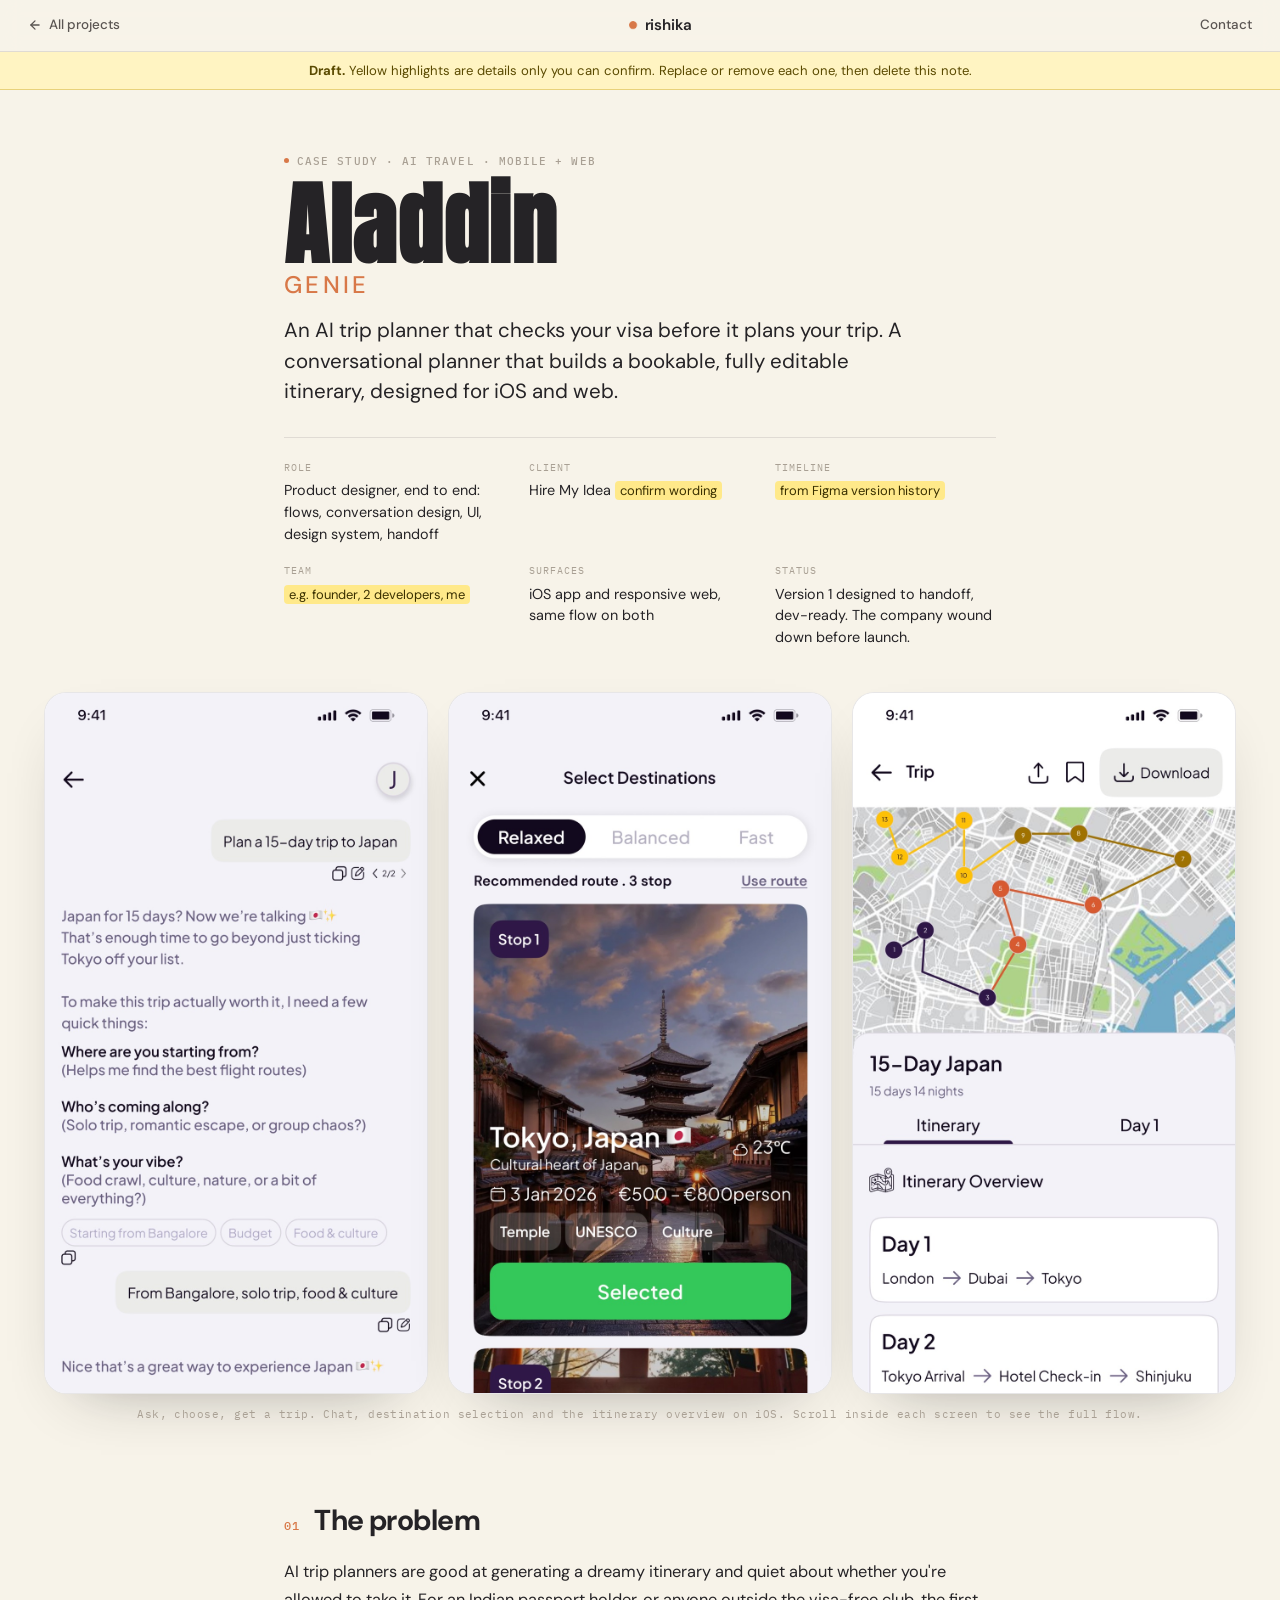
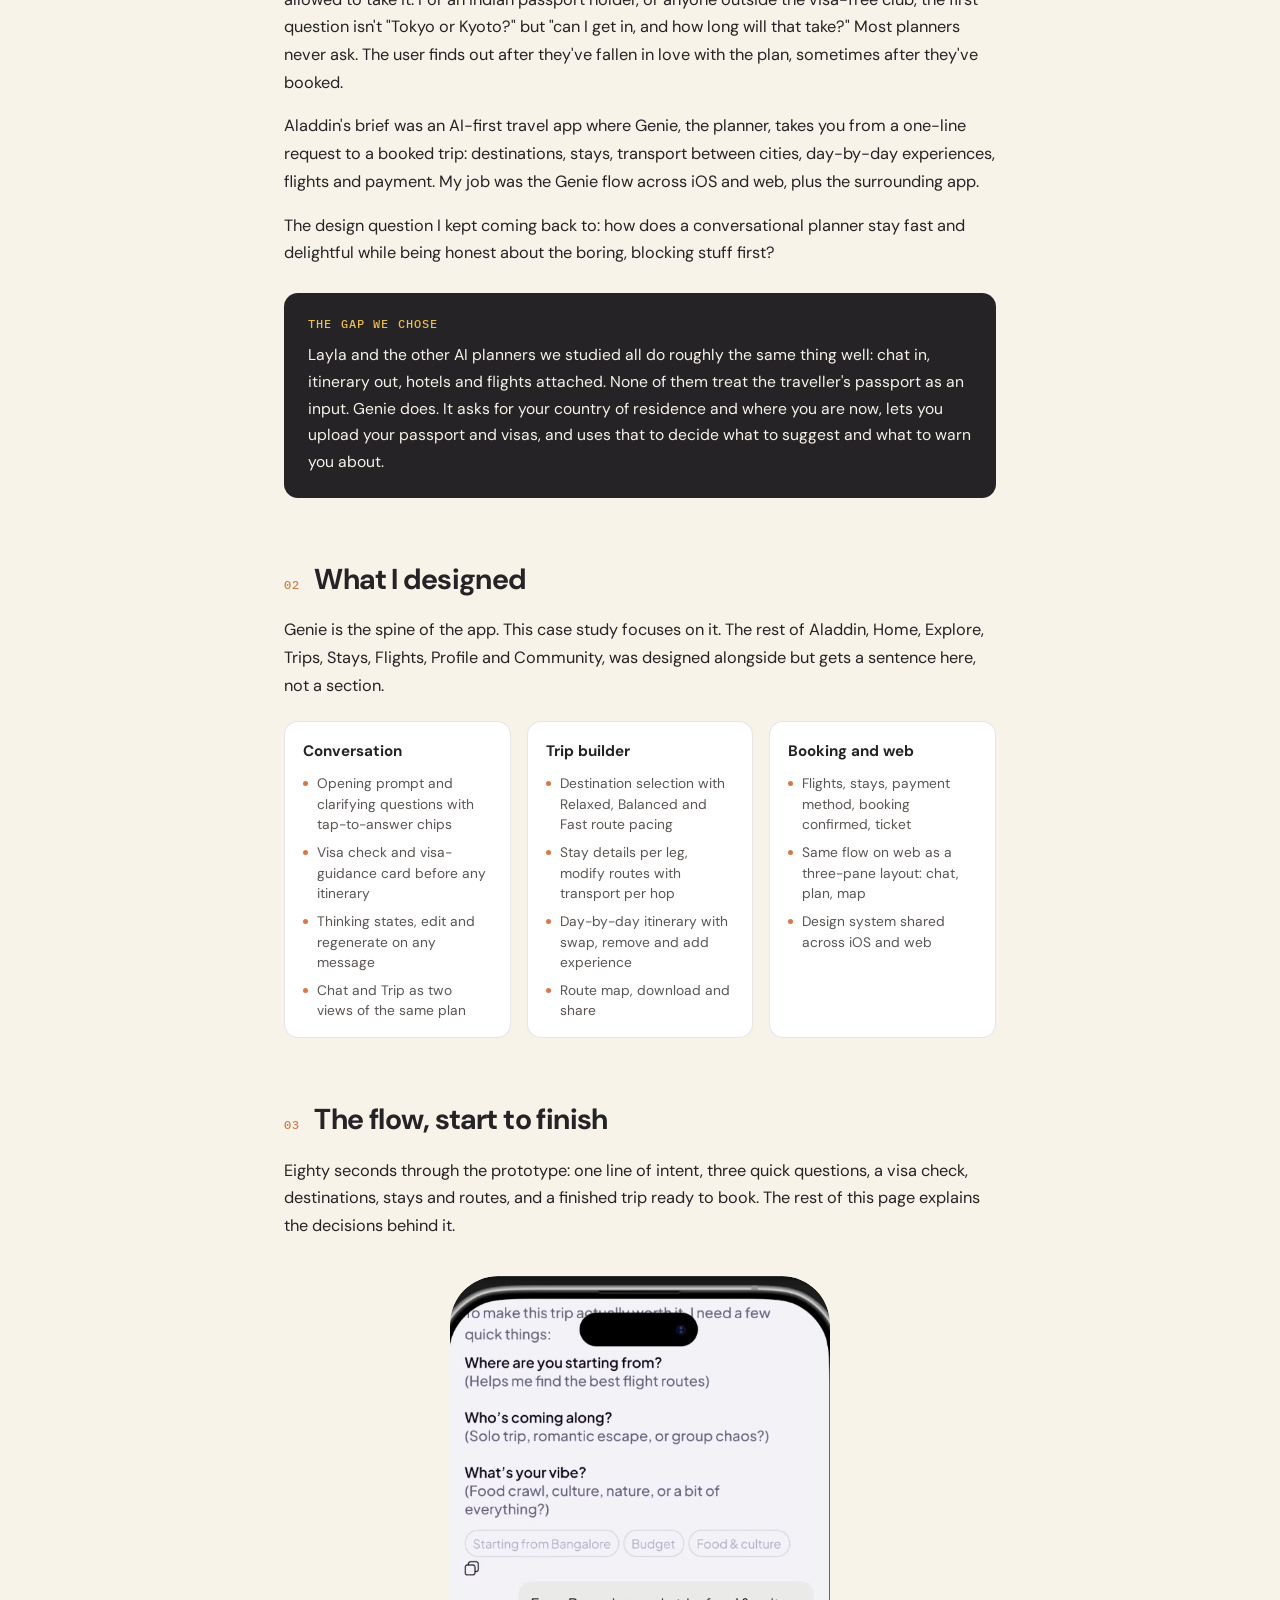
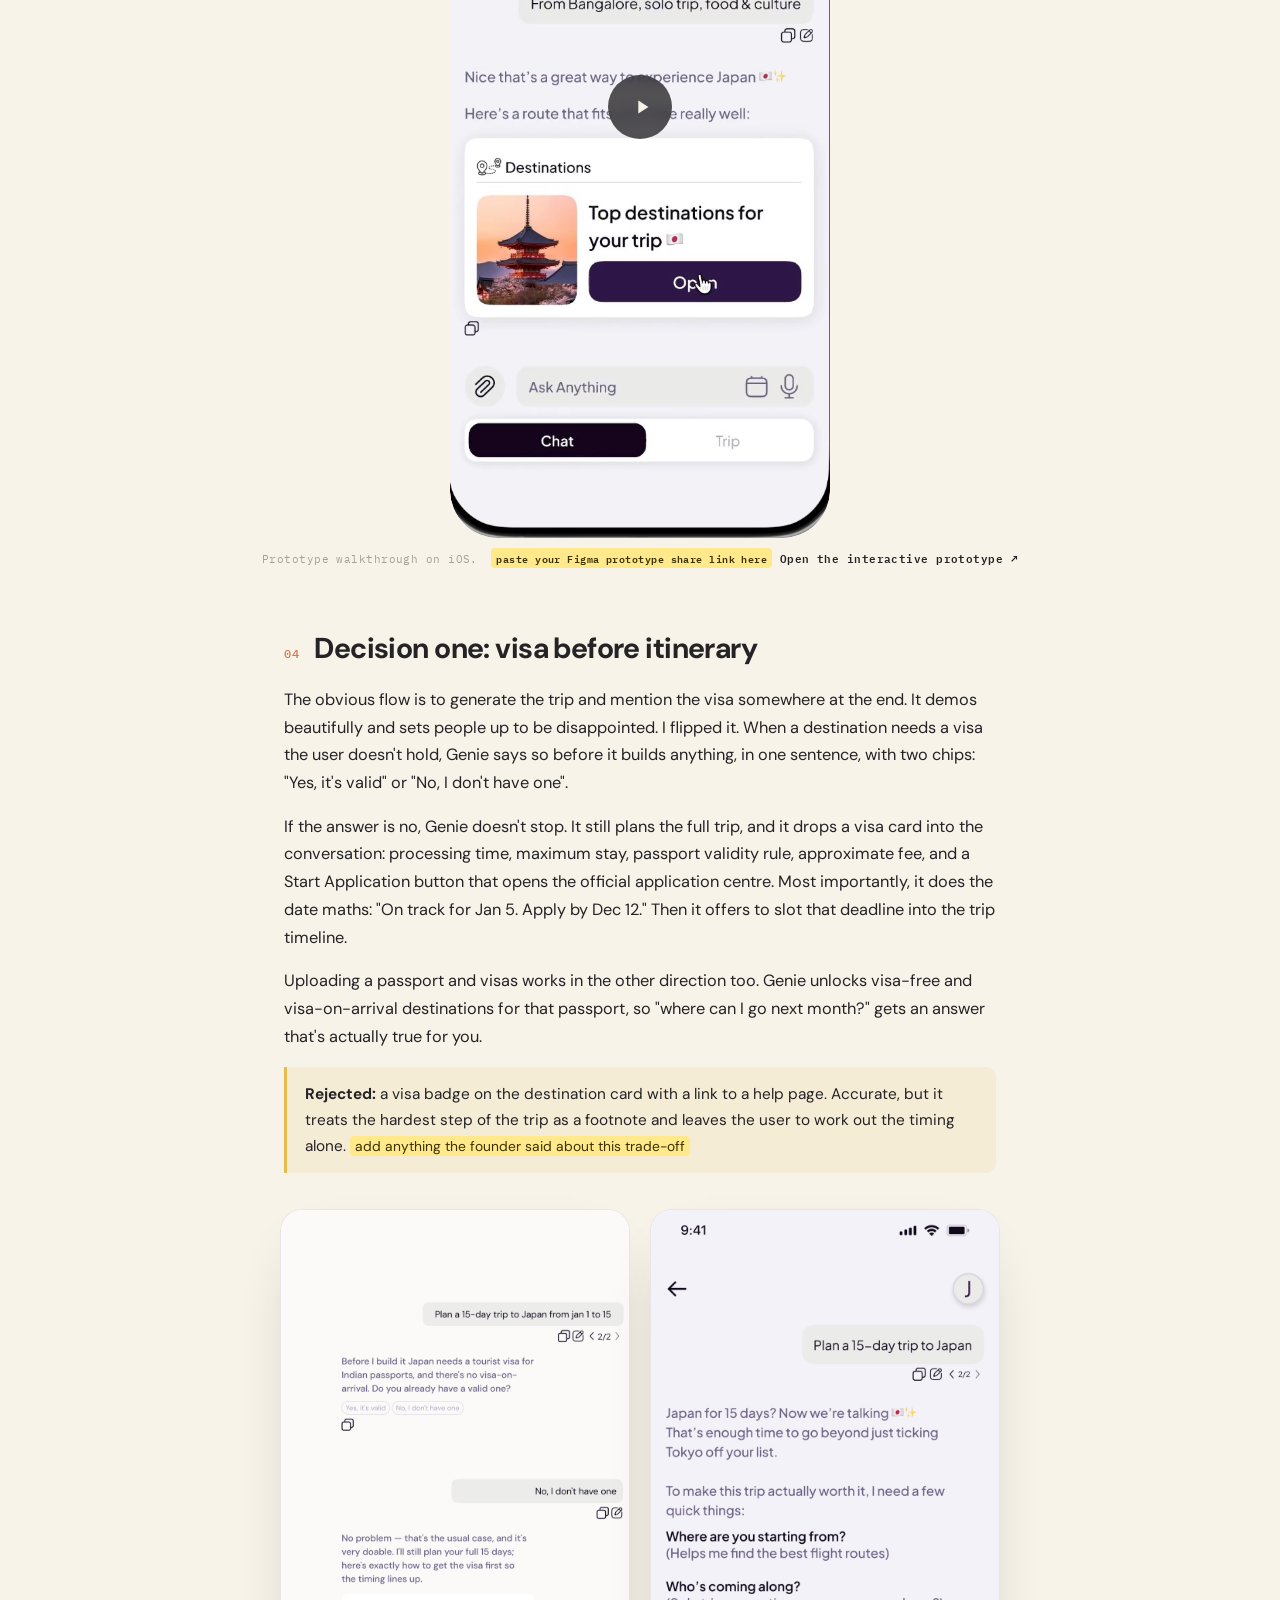
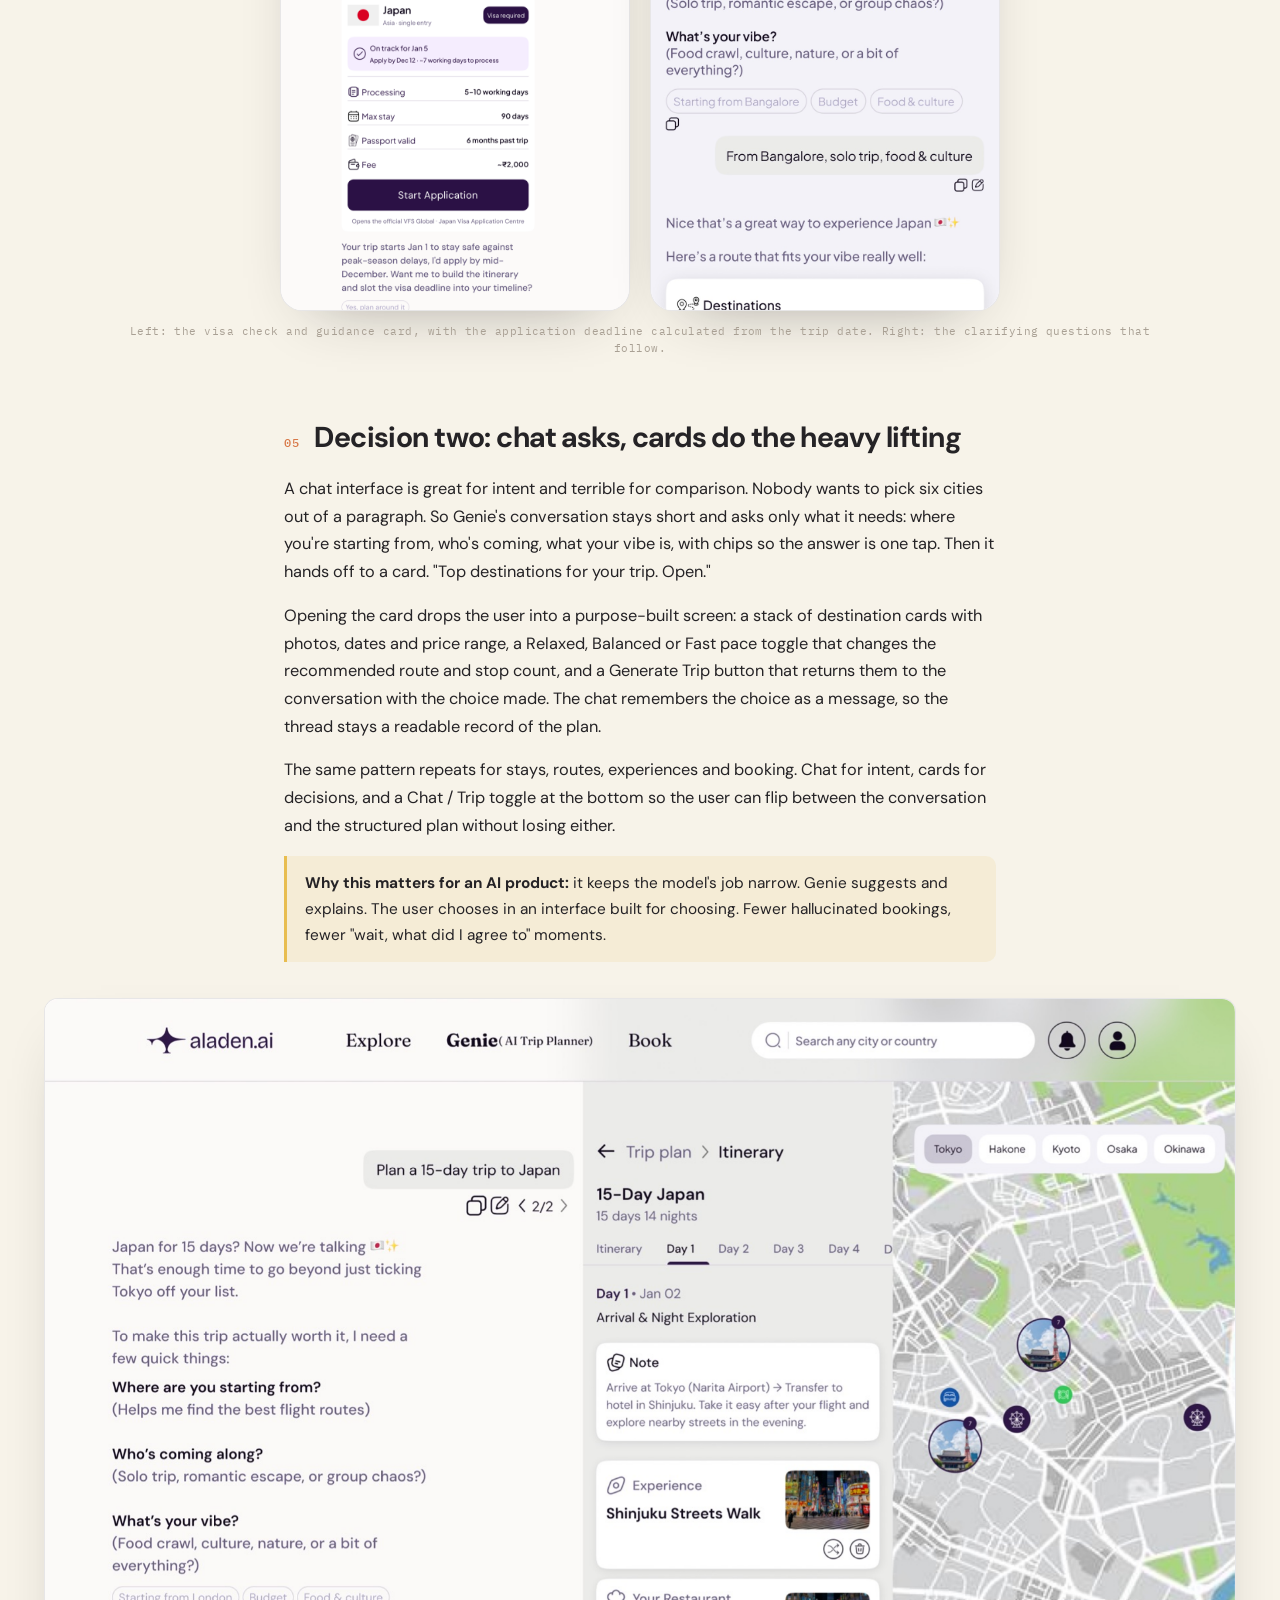
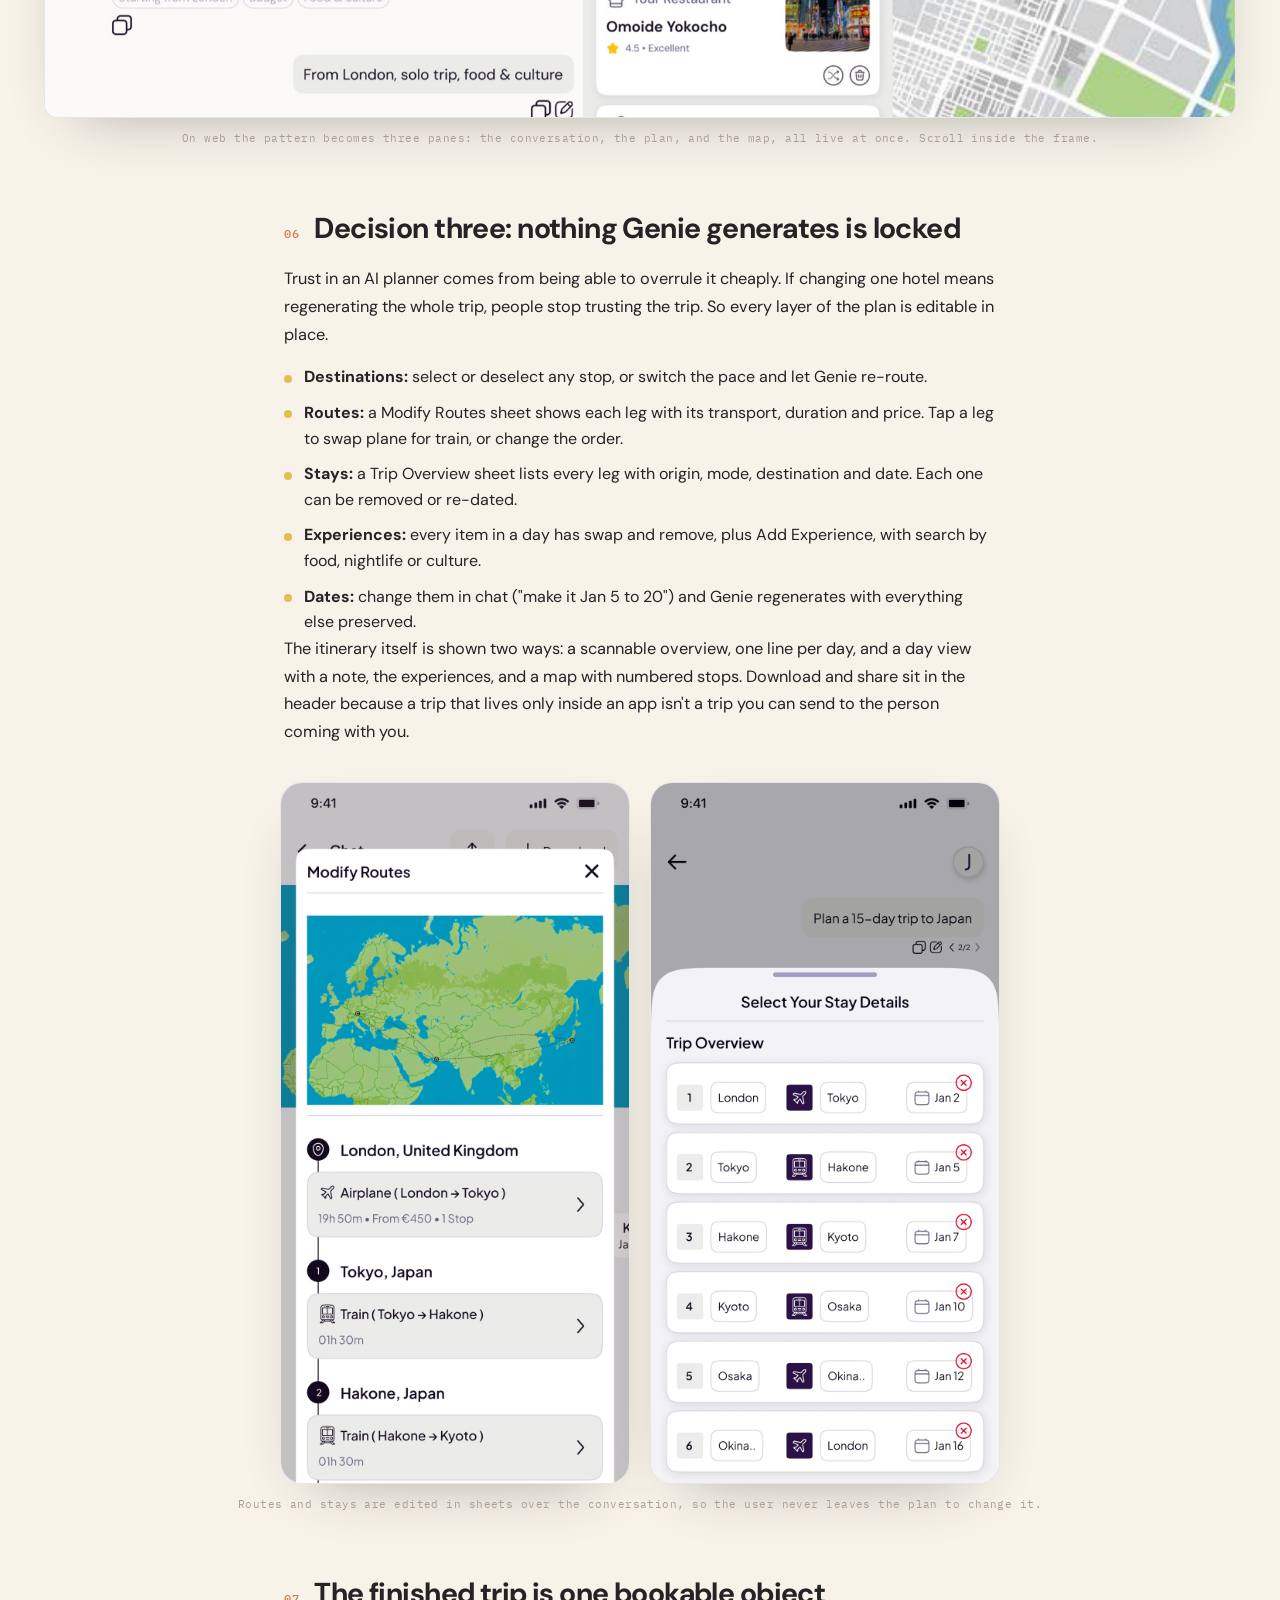
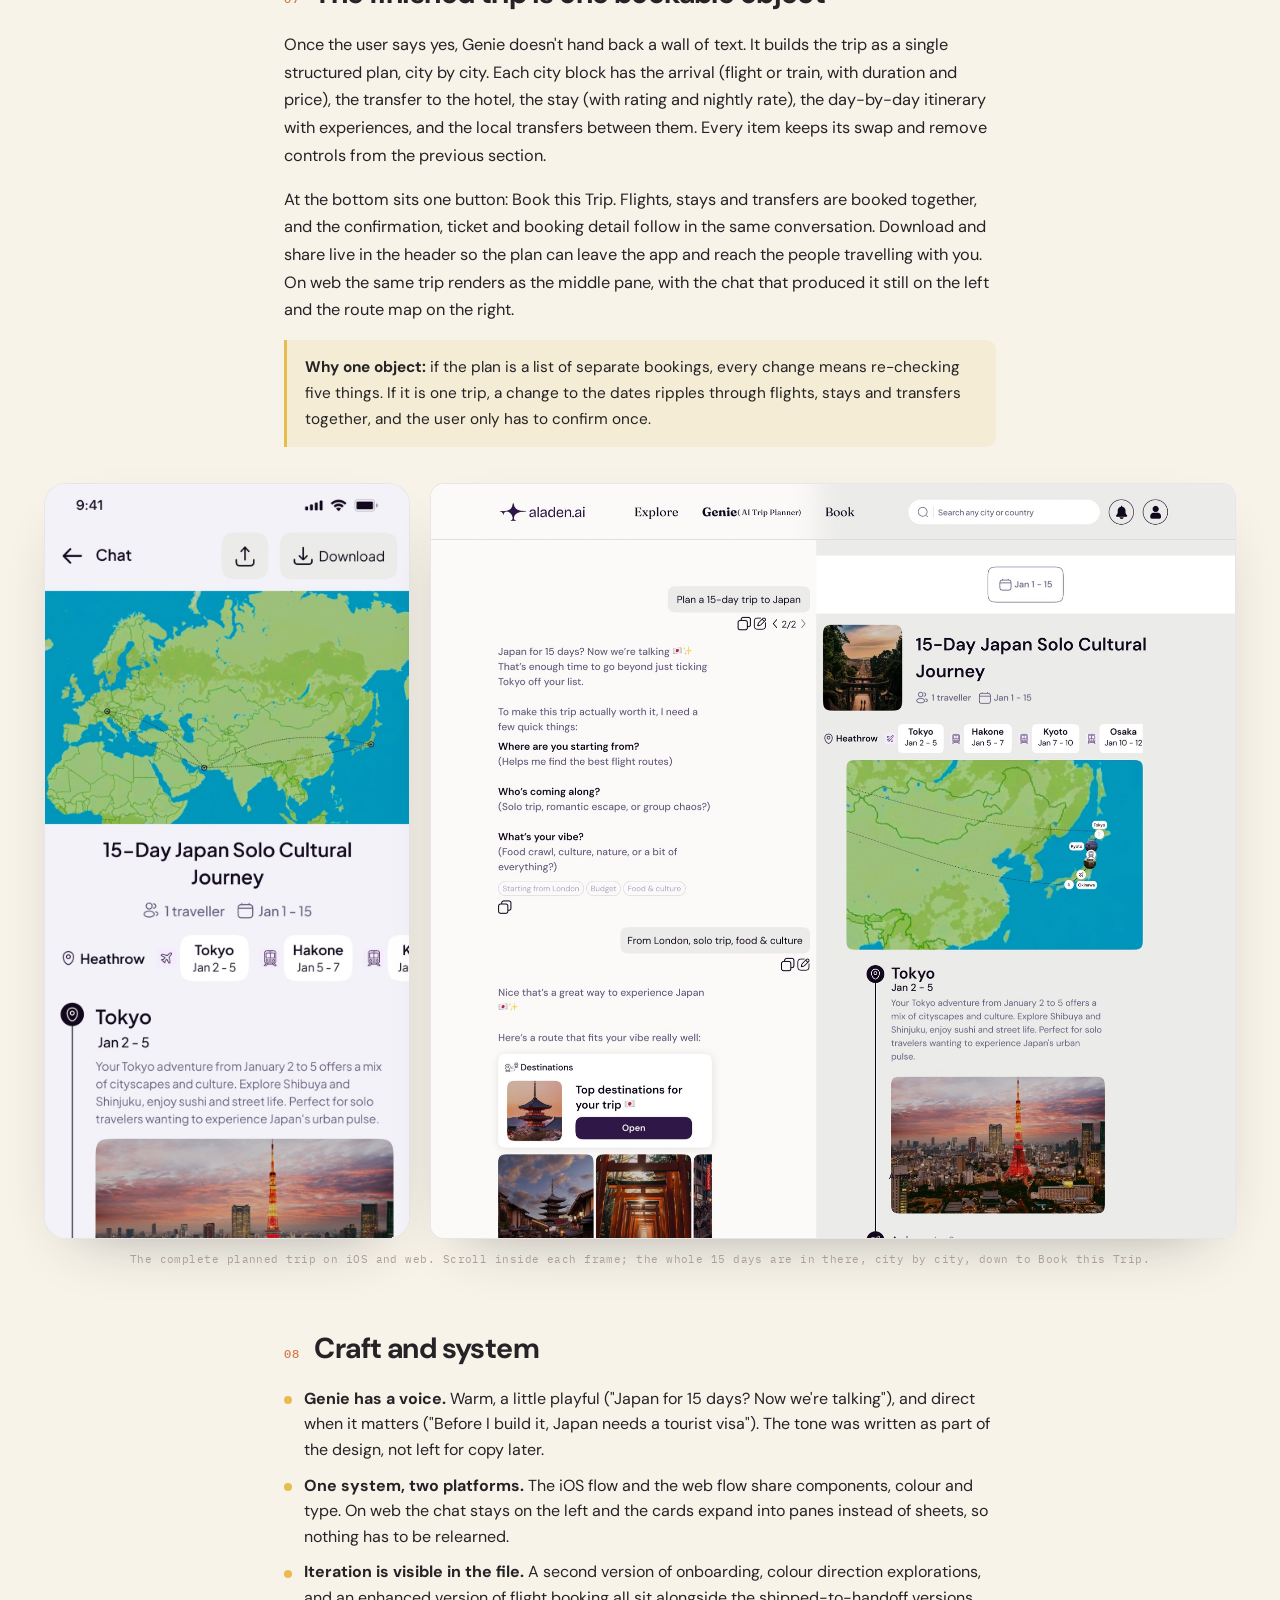
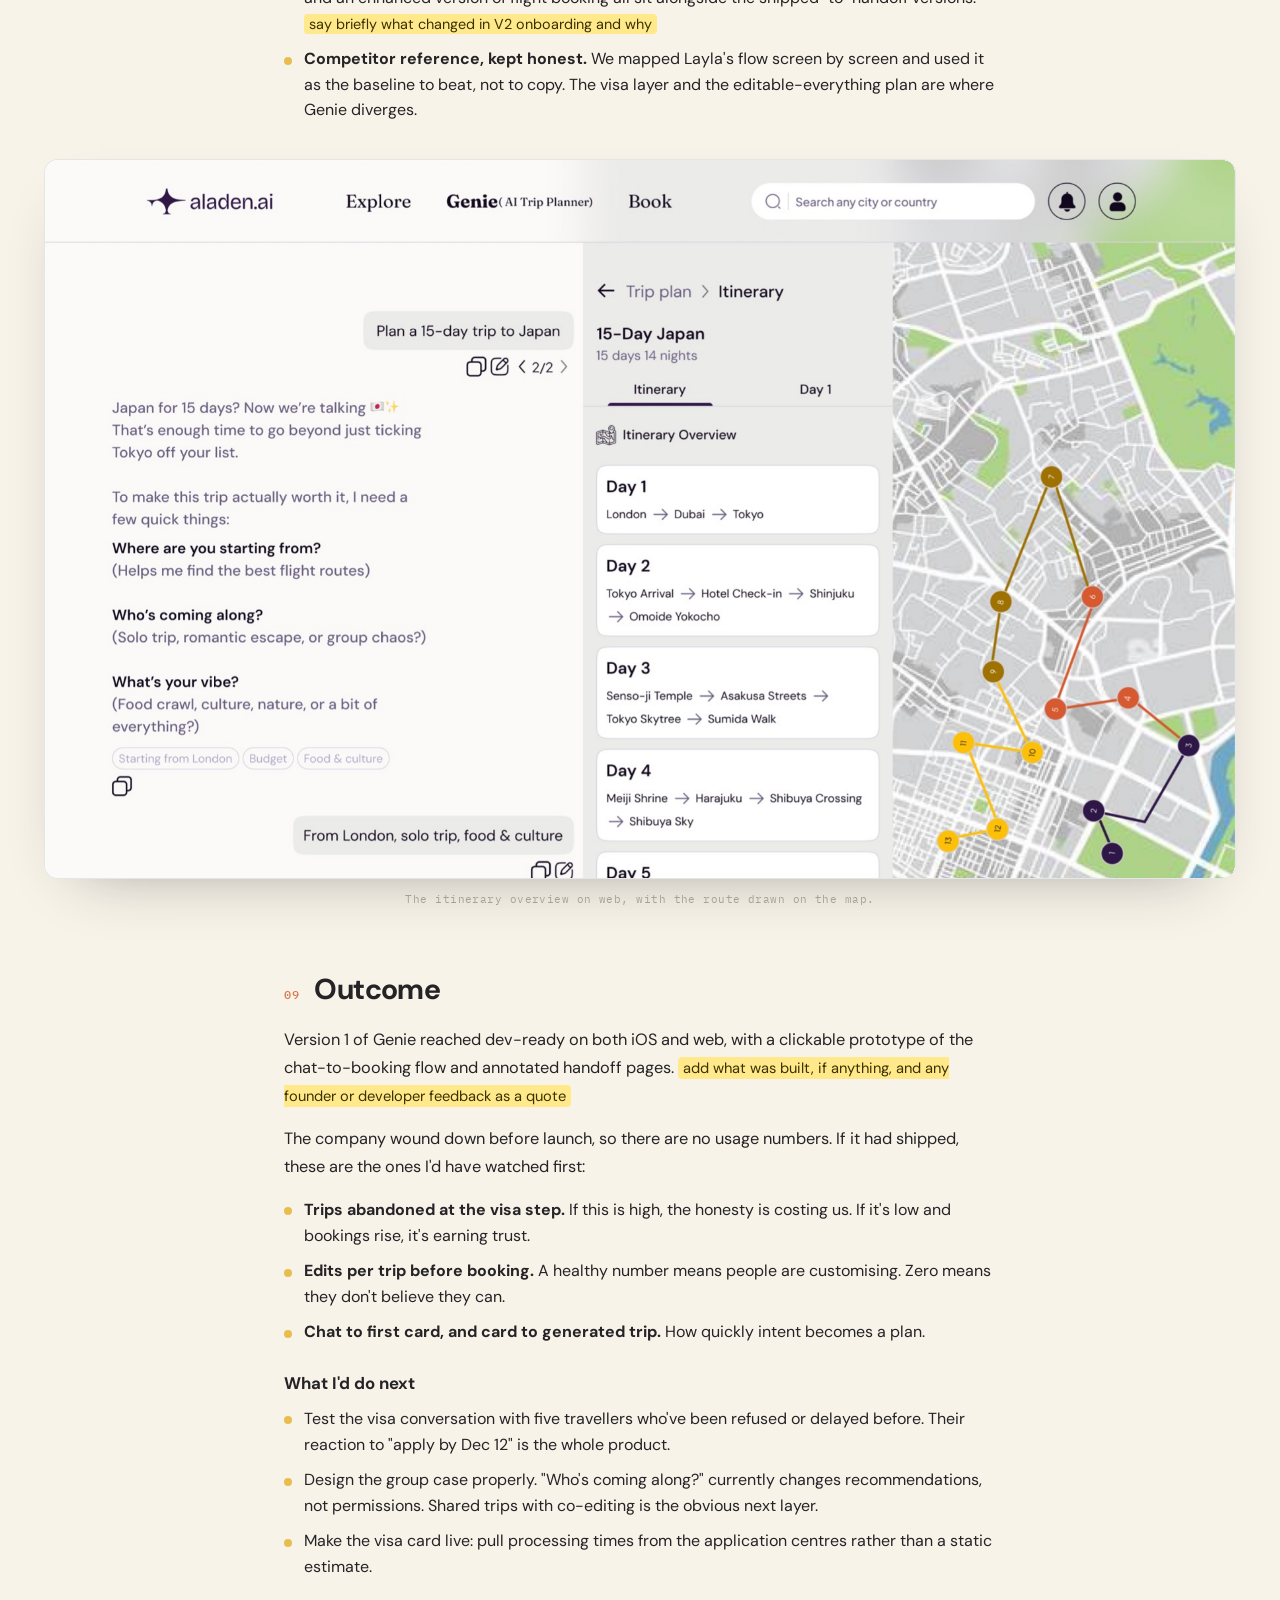
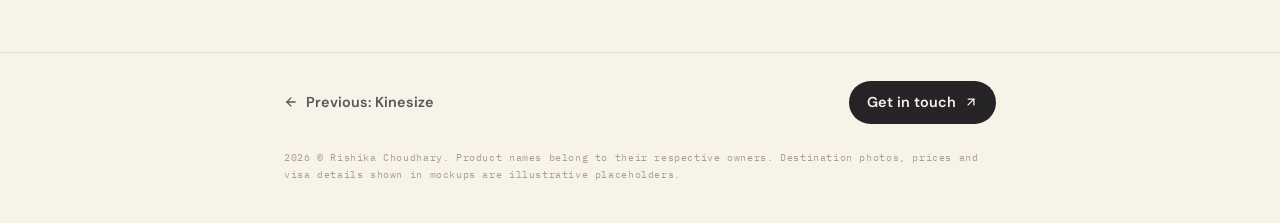
==== aladdin.html @ 26e1b459 "Aladdin: add prototype walkthrough video in device frame Co-Authored-By: Claude Fable 5.1 <noreply@a" ====
<!DOCTYPE html>
<html lang="en">
<head>
  <meta charset="UTF-8" />
  <meta name="viewport" content="width=device-width, initial-scale=1.0" />
  <title>Aladdin Genie — Case Study — Rishika Choudhary</title>
  <meta name="description" content="Case study: Genie, the AI trip planner inside Aladdin. A conversational planner that checks your visa before it plans your trip, designed for mobile and web by Rishika Choudhary." />
  <link rel="icon" href="favicon.svg" type="image/svg+xml" />

  <meta property="og:type" content="article" />
  <meta property="og:url" content="https://rishikarc11.github.io/rishika-portfolio/aladdin.html" />
  <meta property="og:title" content="Aladdin Genie — Case Study — Rishika Choudhary" />
  <meta property="og:description" content="An AI trip planner that checks your visa before it plans your trip. Conversational planning for mobile and web, designed to developer handoff." />
  <meta property="og:image" content="https://rishikarc11.github.io/rishika-portfolio/work/aladdin/cover.jpg" />
  <meta name="twitter:card" content="summary_large_image" />

  <link rel="preconnect" href="https://fonts.googleapis.com" />
  <link rel="preconnect" href="https://fonts.gstatic.com" crossorigin />
  <link href="https://fonts.googleapis.com/css2?family=Anton&family=DM+Sans:ital,opsz,wght@0,9..40,400;0,9..40,500;0,9..40,600;0,9..40,700;1,9..40,400&family=IBM+Plex+Mono:wght@400;500;600&display=swap" rel="stylesheet" />
  <link rel="stylesheet" href="styles.css" />
</head>
<body class="cs-body">

  <header class="cs-topbar">
    <a href="index.html#projects" class="cs-back">
      <svg width="14" height="14" viewBox="0 0 24 24" fill="none" stroke="currentColor" stroke-width="2.2" stroke-linecap="round" stroke-linejoin="round" aria-hidden="true"><path d="M19 12H5"/><path d="m12 19-7-7 7-7"/></svg>
      All projects
    </a>
    <a href="index.html" class="cs-brand">
      <span class="brand-breathe-dot" aria-hidden="true"></span>
      <span>rishika</span>
    </a>
    <a href="index.html#contact" class="cs-topbar-contact">Contact</a>
  </header>

  <!-- DRAFT NOTE: delete this block before publishing -->
  <div class="cs-draft-note" role="note">
    <strong>Draft.</strong> Yellow highlights are details only you can confirm. Replace or remove each one, then delete this note.
  </div>

  <main class="cs-main">

    <!-- ================= HERO ================= -->
    <section class="cs-hero">
      <div class="cs-wrap">
        <div class="meta-label">
          <span class="sage-dot-sm" aria-hidden="true"></span>
          <span>CASE STUDY · AI TRAVEL · MOBILE + WEB</span>
        </div>
        <h1 class="cs-title">Aladdin<span class="cs-title-sub">Genie</span></h1>
        <p class="cs-lede">An AI trip planner that checks your visa before it plans your trip. A conversational planner that builds a bookable, fully editable itinerary, designed for iOS and web.</p>

        <dl class="cs-facts">
          <div><dt>Role</dt><dd>Product designer, end to end: flows, conversation design, UI, design system, handoff</dd></div>
          <div><dt>Client</dt><dd>Hire My Idea <mark class="todo">confirm wording</mark></dd></div>
          <div><dt>Timeline</dt><dd><mark class="todo">from Figma version history</mark></dd></div>
          <div><dt>Team</dt><dd><mark class="todo">e.g. founder, 2 developers, me</mark></dd></div>
          <div><dt>Surfaces</dt><dd>iOS app and responsive web, same flow on both</dd></div>
          <div><dt>Status</dt><dd>Version 1 designed to handoff, dev-ready. The company wound down before launch.</dd></div>
        </dl>
      </div>

      <figure class="cs-figure cs-figure--wide">
        <div class="cs-phones">
          <div class="cs-device"><img src="work/aladdin/chat.jpg" alt="Genie chat: user asks for a 15-day trip to Japan, Genie asks where they are starting from, who is coming and what their vibe is, with tap-to-answer chips, then offers a destinations card" loading="eager" /></div>
          <div class="cs-device"><img src="work/aladdin/destinations.jpg" alt="Select destinations screen with Relaxed, Balanced and Fast route options and a stack of destination cards for Tokyo, Kyoto, Osaka, Hakone and more, each with a Select button" loading="eager" /></div>
          <div class="cs-device"><img src="work/aladdin/overview.jpg" alt="Trip view with a route map at the top and a 15-day itinerary overview listing each day's stops" loading="eager" /></div>
        </div>
        <figcaption>Ask, choose, get a trip. Chat, destination selection and the itinerary overview on iOS. Scroll inside each screen to see the full flow.</figcaption>
      </figure>
    </section>

    <!-- ================= CONTEXT ================= -->
    <section class="cs-section" id="problem">
      <div class="cs-wrap">
        <h2 class="cs-h2"><span class="cs-num">01</span>The problem</h2>
        <p>AI trip planners are good at generating a dreamy itinerary and quiet about whether you're allowed to take it. For an Indian passport holder, or anyone outside the visa-free club, the first question isn't "Tokyo or Kyoto?" but "can I get in, and how long will that take?" Most planners never ask. The user finds out after they've fallen in love with the plan, sometimes after they've booked.</p>
        <p>Aladdin's brief was an AI-first travel app where Genie, the planner, takes you from a one-line request to a booked trip: destinations, stays, transport between cities, day-by-day experiences, flights and payment. My job was the Genie flow across iOS and web, plus the surrounding app.</p>
        <p>The design question I kept coming back to: how does a conversational planner stay fast and delightful while being honest about the boring, blocking stuff first?</p>

        <aside class="cs-callout">
          <h3>The gap we chose</h3>
          <p>Layla and the other AI planners we studied all do roughly the same thing well: chat in, itinerary out, hotels and flights attached. None of them treat the traveller's passport as an input. Genie does. It asks for your country of residence and where you are now, lets you upload your passport and visas, and uses that to decide what to suggest and what to warn you about.</p>
        </aside>
      </div>
    </section>

    <!-- ================= WHAT I DESIGNED ================= -->
    <section class="cs-section" id="designed">
      <div class="cs-wrap">
        <h2 class="cs-h2"><span class="cs-num">02</span>What I designed</h2>
        <p>Genie is the spine of the app. This case study focuses on it. The rest of Aladdin, Home, Explore, Trips, Stays, Flights, Profile and Community, was designed alongside but gets a sentence here, not a section.</p>
        <div class="cs-grid-3">
          <div class="cs-card">
            <h3>Conversation</h3>
            <ul>
              <li>Opening prompt and clarifying questions with tap-to-answer chips</li>
              <li>Visa check and visa-guidance card before any itinerary</li>
              <li>Thinking states, edit and regenerate on any message</li>
              <li>Chat and Trip as two views of the same plan</li>
            </ul>
          </div>
          <div class="cs-card">
            <h3>Trip builder</h3>
            <ul>
              <li>Destination selection with Relaxed, Balanced and Fast route pacing</li>
              <li>Stay details per leg, modify routes with transport per hop</li>
              <li>Day-by-day itinerary with swap, remove and add experience</li>
              <li>Route map, download and share</li>
            </ul>
          </div>
          <div class="cs-card">
            <h3>Booking and web</h3>
            <ul>
              <li>Flights, stays, payment method, booking confirmed, ticket</li>
              <li>Same flow on web as a three-pane layout: chat, plan, map</li>
              <li>Design system shared across iOS and web</li>
            </ul>
          </div>
        </div>
      </div>
    </section>

    <!-- ================= FLOW VIDEO ================= -->
    <section class="cs-section" id="flow">
      <div class="cs-wrap">
        <h2 class="cs-h2"><span class="cs-num">03</span>The flow, start to finish</h2>
        <p>Eighty seconds through the prototype: one line of intent, three quick questions, a visa check, destinations, stays and routes, and a finished trip ready to book. The rest of this page explains the decisions behind it.</p>
      </div>
      <figure class="cs-figure">
        <div class="cs-video-wrap">
          <video class="cs-video" src="work/aladdin/genie-flow.mp4" poster="work/aladdin/genie-poster.jpg" muted loop playsinline preload="none" aria-label="Screen recording of the Genie prototype: planning a 15-day Japan trip from the first chat message to the finished bookable itinerary"></video>
          <button type="button" class="cs-video-play" aria-label="Play the prototype walkthrough">
            <svg width="22" height="22" viewBox="0 0 24 24" fill="currentColor" aria-hidden="true"><path d="M8 5v14l11-7z"/></svg>
          </button>
        </div>
        <figcaption>Prototype walkthrough on iOS. <a class="cs-proto-link" href="#" target="_blank" rel="noopener noreferrer"><mark class="todo">paste your Figma prototype share link here</mark> Open the interactive prototype &nearr;</a></figcaption>
      </figure>
    </section>

    <!-- ================= DECISION 1 ================= -->
    <section class="cs-section" id="decision-1">
      <div class="cs-wrap">
        <h2 class="cs-h2"><span class="cs-num">04</span>Decision one: visa before itinerary</h2>
        <p>The obvious flow is to generate the trip and mention the visa somewhere at the end. It demos beautifully and sets people up to be disappointed. I flipped it. When a destination needs a visa the user doesn't hold, Genie says so before it builds anything, in one sentence, with two chips: "Yes, it's valid" or "No, I don't have one".</p>
        <p>If the answer is no, Genie doesn't stop. It still plans the full trip, and it drops a visa card into the conversation: processing time, maximum stay, passport validity rule, approximate fee, and a Start Application button that opens the official application centre. Most importantly, it does the date maths: "On track for Jan 5. Apply by Dec 12." Then it offers to slot that deadline into the trip timeline.</p>
        <p>Uploading a passport and visas works in the other direction too. Genie unlocks visa-free and visa-on-arrival destinations for that passport, so "where can I go next month?" gets an answer that's actually true for you.</p>
        <p class="cs-alt"><strong>Rejected:</strong> a visa badge on the destination card with a link to a help page. Accurate, but it treats the hardest step of the trip as a footnote and leaves the user to work out the timing alone. <mark class="todo">add anything the founder said about this trade-off</mark></p>
      </div>
      <figure class="cs-figure">
        <div class="cs-phones cs-phones--2">
          <div class="cs-device"><img src="work/aladdin/visa.png" alt="Genie chat: before building the trip Genie says Japan needs a tourist visa for Indian passports and asks if the user has one; after the user says no, Genie shows a visa card with processing time, max stay, passport validity, fee, and a Start Application button, then offers to plan the trip around the visa deadline" loading="lazy" /></div>
          <div class="cs-device"><img src="work/aladdin/chat.jpg" alt="Genie chat opening: three clarifying questions, starting point, who is coming and vibe, with suggested answer chips" loading="lazy" /></div>
        </div>
        <figcaption>Left: the visa check and guidance card, with the application deadline calculated from the trip date. Right: the clarifying questions that follow.</figcaption>
      </figure>
    </section>

    <!-- ================= DECISION 2 ================= -->
    <section class="cs-section" id="decision-2">
      <div class="cs-wrap">
        <h2 class="cs-h2"><span class="cs-num">05</span>Decision two: chat asks, cards do the heavy lifting</h2>
        <p>A chat interface is great for intent and terrible for comparison. Nobody wants to pick six cities out of a paragraph. So Genie's conversation stays short and asks only what it needs: where you're starting from, who's coming, what your vibe is, with chips so the answer is one tap. Then it hands off to a card. "Top destinations for your trip. Open."</p>
        <p>Opening the card drops the user into a purpose-built screen: a stack of destination cards with photos, dates and price range, a Relaxed, Balanced or Fast pace toggle that changes the recommended route and stop count, and a Generate Trip button that returns them to the conversation with the choice made. The chat remembers the choice as a message, so the thread stays a readable record of the plan.</p>
        <p>The same pattern repeats for stays, routes, experiences and booking. Chat for intent, cards for decisions, and a Chat / Trip toggle at the bottom so the user can flip between the conversation and the structured plan without losing either.</p>
        <p class="cs-alt"><strong>Why this matters for an AI product:</strong> it keeps the model's job narrow. Genie suggests and explains. The user chooses in an interface built for choosing. Fewer hallucinated bookings, fewer "wait, what did I agree to" moments.</p>
      </div>
      <figure class="cs-figure cs-figure--wide">
        <div class="cs-scroll"><img src="work/aladdin/web-day.jpg" alt="Aladdin web: three-pane layout with the Genie chat on the left, the Day 1 itinerary with experience cards in the middle, and a route map on the right" loading="lazy" /></div>
        <figcaption>On web the pattern becomes three panes: the conversation, the plan, and the map, all live at once. Scroll inside the frame.</figcaption>
      </figure>
    </section>

    <!-- ================= DECISION 3 ================= -->
    <section class="cs-section" id="decision-3">
      <div class="cs-wrap">
        <h2 class="cs-h2"><span class="cs-num">06</span>Decision three: nothing Genie generates is locked</h2>
        <p>Trust in an AI planner comes from being able to overrule it cheaply. If changing one hotel means regenerating the whole trip, people stop trusting the trip. So every layer of the plan is editable in place.</p>
        <ul class="cs-list">
          <li><strong>Destinations:</strong> select or deselect any stop, or switch the pace and let Genie re-route.</li>
          <li><strong>Routes:</strong> a Modify Routes sheet shows each leg with its transport, duration and price. Tap a leg to swap plane for train, or change the order.</li>
          <li><strong>Stays:</strong> a Trip Overview sheet lists every leg with origin, mode, destination and date. Each one can be removed or re-dated.</li>
          <li><strong>Experiences:</strong> every item in a day has swap and remove, plus Add Experience, with search by food, nightlife or culture.</li>
          <li><strong>Dates:</strong> change them in chat ("make it Jan 5 to 20") and Genie regenerates with everything else preserved.</li>
        </ul>
        <p>The itinerary itself is shown two ways: a scannable overview, one line per day, and a day view with a note, the experiences, and a map with numbered stops. Download and share sit in the header because a trip that lives only inside an app isn't a trip you can send to the person coming with you.</p>
      </div>
      <figure class="cs-figure">
        <div class="cs-phones cs-phones--2">
          <div class="cs-device"><img src="work/aladdin/routes.jpg" alt="Modify Routes sheet: a world map with the route and a vertical list of legs, London to Tokyo by plane, Tokyo to Hakone by train, each with duration and price and a chevron to change it" loading="lazy" /></div>
          <div class="cs-device"><img src="work/aladdin/stays.png" alt="Select Your Stay Details sheet: a Trip Overview list of six legs with origin, transport icon, destination and date, each removable, with an Apply button" loading="lazy" /></div>
        </div>
        <figcaption>Routes and stays are edited in sheets over the conversation, so the user never leaves the plan to change it.</figcaption>
      </figure>
    </section>

    <!-- ================= THE FINISHED TRIP ================= -->
    <section class="cs-section" id="trip">
      <div class="cs-wrap">
        <h2 class="cs-h2"><span class="cs-num">07</span>The finished trip is one bookable object</h2>
        <p>Once the user says yes, Genie doesn't hand back a wall of text. It builds the trip as a single structured plan, city by city. Each city block has the arrival (flight or train, with duration and price), the transfer to the hotel, the stay (with rating and nightly rate), the day-by-day itinerary with experiences, and the local transfers between them. Every item keeps its swap and remove controls from the previous section.</p>
        <p>At the bottom sits one button: Book this Trip. Flights, stays and transfers are booked together, and the confirmation, ticket and booking detail follow in the same conversation. Download and share live in the header so the plan can leave the app and reach the people travelling with you. On web the same trip renders as the middle pane, with the chat that produced it still on the left and the route map on the right.</p>
        <p class="cs-alt"><strong>Why one object:</strong> if the plan is a list of separate bookings, every change means re-checking five things. If it is one trip, a change to the dates ripples through flights, stays and transfers together, and the user only has to confirm once.</p>
      </div>
      <figure class="cs-figure cs-figure--wide">
        <div class="cs-trip">
          <div class="cs-device cs-device--tall">
            <img src="work/aladdin/trip-full.jpg" alt="The complete 15-day Japan trip on iOS: a header with route map and dates, then city blocks for Tokyo, Hakone, Kyoto, Osaka and Okinawa, each with arrival flight or train, transfer, hotel stay, day-by-day itinerary and local transfers, ending in a Book this Trip button" loading="lazy" />
          </div>
          <div class="cs-scroll cs-scroll--tall">
            <img src="work/aladdin/web-trip.jpg" alt="The same complete trip on web: Genie chat on the left and the full city-by-city plan on the right, with a Book Trip button at the bottom" loading="lazy" />
          </div>
        </div>
        <figcaption>The complete planned trip on iOS and web. Scroll inside each frame; the whole 15 days are in there, city by city, down to Book this Trip.</figcaption>
      </figure>
    </section>

    <!-- ================= CRAFT ================= -->
    <section class="cs-section" id="craft">
      <div class="cs-wrap">
        <h2 class="cs-h2"><span class="cs-num">08</span>Craft and system</h2>
        <ul class="cs-list">
          <li><strong>Genie has a voice.</strong> Warm, a little playful ("Japan for 15 days? Now we're talking"), and direct when it matters ("Before I build it, Japan needs a tourist visa"). The tone was written as part of the design, not left for copy later.</li>
          <li><strong>One system, two platforms.</strong> The iOS flow and the web flow share components, colour and type. On web the chat stays on the left and the cards expand into panes instead of sheets, so nothing has to be relearned.</li>
          <li><strong>Iteration is visible in the file.</strong> A second version of onboarding, colour direction explorations, and an enhanced version of flight booking all sit alongside the shipped-to-handoff versions. <mark class="todo">say briefly what changed in V2 onboarding and why</mark></li>
          <li><strong>Competitor reference, kept honest.</strong> We mapped Layla's flow screen by screen and used it as the baseline to beat, not to copy. The visa layer and the editable-everything plan are where Genie diverges.</li>
        </ul>
      </div>
      <figure class="cs-figure cs-figure--wide">
        <div class="cs-scroll"><img src="work/aladdin/web-overview.jpg" alt="Aladdin web: Genie chat on the left, the 15-day itinerary overview in the middle, and a map with the numbered route on the right" loading="lazy" /></div>
        <figcaption>The itinerary overview on web, with the route drawn on the map.</figcaption>
      </figure>
    </section>

    <!-- ================= OUTCOME ================= -->
    <section class="cs-section" id="outcome">
      <div class="cs-wrap">
        <h2 class="cs-h2"><span class="cs-num">09</span>Outcome</h2>
        <p>Version 1 of Genie reached dev-ready on both iOS and web, with a clickable prototype of the chat-to-booking flow and annotated handoff pages. <mark class="todo">add what was built, if anything, and any founder or developer feedback as a quote</mark></p>
        <p>The company wound down before launch, so there are no usage numbers. If it had shipped, these are the ones I'd have watched first:</p>
        <ul class="cs-list">
          <li><strong>Trips abandoned at the visa step.</strong> If this is high, the honesty is costing us. If it's low and bookings rise, it's earning trust.</li>
          <li><strong>Edits per trip before booking.</strong> A healthy number means people are customising. Zero means they don't believe they can.</li>
          <li><strong>Chat to first card, and card to generated trip.</strong> How quickly intent becomes a plan.</li>
        </ul>
        <h3 class="cs-h3">What I'd do next</h3>
        <ul class="cs-list">
          <li>Test the visa conversation with five travellers who've been refused or delayed before. Their reaction to "apply by Dec 12" is the whole product.</li>
          <li>Design the group case properly. "Who's coming along?" currently changes recommendations, not permissions. Shared trips with co-editing is the obvious next layer.</li>
          <li>Make the visa card live: pull processing times from the application centres rather than a static estimate.</li>
        </ul>
      </div>
    </section>

    <footer class="cs-footer">
      <div class="cs-wrap cs-footer-inner">
        <a href="kinesize.html" class="cs-footer-link">
          <svg width="14" height="14" viewBox="0 0 24 24" fill="none" stroke="currentColor" stroke-width="2.2" stroke-linecap="round" stroke-linejoin="round" aria-hidden="true"><path d="M19 12H5"/><path d="m12 19-7-7 7-7"/></svg>
          Previous: Kinesize
        </a>
        <a href="index.html#contact" class="cs-footer-link cs-footer-link--primary">
          Get in touch
          <svg width="14" height="14" viewBox="0 0 24 24" fill="none" stroke="currentColor" stroke-width="2.2" stroke-linecap="round" stroke-linejoin="round" aria-hidden="true"><path d="M7 7h10v10"/><path d="M7 17 17 7"/></svg>
        </a>
      </div>
      <p class="cs-copyright">2026 © Rishika Choudhary. Product names belong to their respective owners. Destination photos, prices and visa details shown in mockups are illustrative placeholders.</p>
    </footer>

  </main>
  <script>
    (function(){
      var wrap=document.querySelector('.cs-video-wrap'); if(!wrap) return;
      var v=wrap.querySelector('video'), btn=wrap.querySelector('.cs-video-play');
      var reduce=window.matchMedia('(prefers-reduced-motion: reduce)').matches;
      function play(){ v.play().then(function(){ wrap.classList.add('is-playing'); }).catch(function(){}); }
      function pause(){ v.pause(); wrap.classList.remove('is-playing'); }
      btn.addEventListener('click', function(){ v.paused ? play() : pause(); });
      v.addEventListener('click', function(){ v.paused ? play() : pause(); });
      if(!reduce && 'IntersectionObserver' in window){
        new IntersectionObserver(function(es){ es.forEach(function(e){ e.isIntersecting ? play() : pause(); }); }, {threshold:0.35}).observe(wrap);
      }
    })();
  </script>
</body>
</html>
---- styles.css ----
/* ==========================================================================
   RISHIKA CHOUDHARY — PORTFOLIO
   Warm Editorial Design System + Multi-Page SPA Layout
   ========================================================================== */

:root {
  --warm-ivory:    #F7F3E9;
  --deep-charcoal: #252326;
  --mustard-yellow:#E8BD50;
  --burnt-orange:  #D87848;
  --butter-cream:  #F1E2B9;
  --warm-taupe:    #A9A094;

  --plum-charcoal: var(--deep-charcoal);
  --ink-muted:     #5A5552;
  --ink-subtle:    var(--warm-taupe);
  --sidebar-muted: #CFC8BE;
  --border-soft:   rgba(37,35,38,0.11);
  --mustard-tint:  rgba(232,189,80,0.26);
  --butter-surface:rgba(241,226,185,0.42);
  --white:         #FFFFFF;

  --font-display: 'Anton', Impact, sans-serif;
  --font-mono:    'IBM Plex Mono', ui-monospace, SFMono-Regular, Menlo, monospace;
  --font-sans:    'DM Sans', -apple-system, BlinkMacSystemFont, sans-serif;

  --sidebar-width: clamp(252px, 20vw, 302px);
  --ease:          cubic-bezier(0.22,1,0.36,1);
  --fast:          180ms;
  --medium:        240ms;
}

/* Reset */
*,*::before,*::after{box-sizing:border-box;margin:0;padding:0;}
html{font-size:16px;-webkit-font-smoothing:antialiased;-moz-osx-font-smoothing:grayscale;}
body{background:var(--warm-ivory);color:var(--plum-charcoal);font-family:var(--font-sans);line-height:1.5;overflow-x:hidden;}
img{display:block;max-width:100%;}
a{color:inherit;text-decoration:none;}
button{font:inherit;color:inherit;background:none;border:none;cursor:pointer;}
ul{list-style:none;}

a:focus-visible,
button:focus-visible{outline:2px solid var(--burnt-orange);outline-offset:3px;border-radius:6px;}

/* ==========================================================================
   KEYFRAMES
   ========================================================================== */
@keyframes brand-breathe{
  0%,100%{transform:scale(0.9);opacity:.8;}
  50%{transform:scale(1.45);opacity:1;}
}
@keyframes nav-pulse{
  0%,100%{opacity:1;transform:scale(1.1);}
  50%{opacity:.18;transform:scale(.72);}
}
@keyframes page-in{
  from{opacity:0;transform:translateY(10px);}
  to{opacity:1;transform:translateY(0);}
}

/* ==========================================================================
   LAYOUT
   ========================================================================== */
.layout{display:flex;min-height:100vh;}

/* ==========================================================================
   SIDEBAR
   ========================================================================== */
.sidebar{
  position:fixed;top:0;left:0;
  width:var(--sidebar-width);height:100vh;
  background:var(--plum-charcoal);color:var(--warm-ivory);
  z-index:50;overflow-y:auto;scrollbar-width:none;
}
.sidebar::-webkit-scrollbar{display:none;}

.sidebar-inner{
  display:flex;flex-direction:column;min-height:100%;
  padding:28px 22px 26px;gap:18px;
}

/* Identity */
.sidebar-identity{display:flex;flex-direction:column;gap:7px;}
.sidebar-name-row{display:flex;align-items:center;gap:9px;}

.brand-breathe-dot{
  width:8px;height:8px;border-radius:50%;
  background:var(--mustard-yellow);flex-shrink:0;
  animation:brand-breathe 2.6s ease-in-out infinite;
  will-change:transform,opacity;
}
.sage-dot-sm{
  width:5px;height:5px;border-radius:50%;
  background:var(--burnt-orange);flex-shrink:0;display:inline-block;
}

.sidebar-name{font-family:var(--font-mono);font-size:.86rem;font-weight:500;letter-spacing:.02em;color:var(--warm-ivory);}
.sidebar-role{font-family:var(--font-mono);font-size:.76rem;font-weight:600;color:var(--warm-ivory);letter-spacing:.01em;margin-top:6px;}
.sidebar-bio{font-family:var(--font-mono);font-size:.71rem;line-height:1.55;color:var(--sidebar-muted);}

/* Portrait */
.sidebar-portrait-wrap{width:100%;max-width:184px;border-radius:6px;overflow:hidden;background:rgba(247,243,233,.07);}
.sidebar-portrait{width:100%;aspect-ratio:16/10;object-fit:cover;object-position:center 22%;}

/* Nav card */
.sidebar-nav-card{background:var(--white);border-radius:14px;padding:8px;margin-top:2px;}
.sidebar-nav-list{display:flex;flex-direction:column;gap:2px;}

.sidebar-nav-link{
  display:flex;align-items:center;gap:10px;
  padding:9px 11px;border-radius:9px;
  font-family:var(--font-mono);font-size:.77rem;color:var(--plum-charcoal);
  transition:background var(--fast) var(--ease),color var(--fast) var(--ease);
}
.sidebar-nav-link .nav-dot{
  width:6px;height:6px;border-radius:50%;
  background:rgba(37,35,38,.2);flex-shrink:0;
  transition:background var(--fast) var(--ease);
}
.sidebar-nav-link .nav-num{color:var(--ink-subtle);font-size:.71rem;min-width:18px;}
.sidebar-nav-link .nav-label{font-weight:500;}

.sidebar-nav-link:hover:not(.is-active){background:var(--warm-ivory);}
.sidebar-nav-link.is-active{background:var(--plum-charcoal);color:var(--warm-ivory);}
.sidebar-nav-link.is-active .nav-dot{
  background:var(--burnt-orange);
  animation:nav-pulse 1.4s ease-in-out infinite;
  will-change:opacity,transform;
}
.sidebar-nav-link.is-active .nav-num{color:var(--sidebar-muted);}

/* Social icons */
.sidebar-connect{margin-top:2px;display:flex;flex-direction:column;gap:11px;}
.sidebar-connect-label{font-family:var(--font-mono);font-size:.73rem;font-weight:600;color:var(--warm-ivory);}
.sidebar-social-row{display:flex;align-items:center;flex-wrap:wrap;gap:13px;}
.social-icon-link{display:inline-flex;align-items:center;justify-content:center;color:var(--sidebar-muted);transition:color var(--fast) var(--ease),transform var(--fast) var(--ease);}
.social-icon-link:hover{color:var(--burnt-orange);transform:translateY(-2px);}

/* ==========================================================================
   TOAST
   ========================================================================== */
.toast-banner{
  position:fixed;bottom:24px;right:28px;z-index:100;
  background:var(--plum-charcoal);color:var(--warm-ivory);
  border:1px solid var(--burnt-orange);
  padding:10px 18px;border-radius:10px;
  font-family:var(--font-mono);font-size:.75rem;
  box-shadow:0 10px 28px rgba(37,35,38,.18);
  opacity:0;transform:translateY(8px);
  transition:opacity .2s ease,transform .2s ease;
}
.toast-banner.is-visible{opacity:1;transform:translateY(0);}

/* ==========================================================================
   MAIN CONTENT AREA
   ========================================================================== */
.main-content{
  margin-left:var(--sidebar-width);flex:1;
  min-height:100vh;background:var(--warm-ivory);
  position:relative;
}

/* Page switching */
.page{display:none;}
.page.is-active{
  display:block;
  animation:page-in var(--medium) var(--ease) both;
}

/* Vertical copyright */
.vertical-copyright{
  position:fixed;top:50%;right:20px;transform:translateY(-50%);
  writing-mode:vertical-rl;text-orientation:mixed;
  font-family:var(--font-mono);font-size:.63rem;letter-spacing:.22em;
  color:var(--ink-subtle);user-select:none;pointer-events:none;z-index:20;
}

/* ==========================================================================
   HOME PAGE
   ========================================================================== */
.hero-section{
  min-height:100vh;display:flex;flex-direction:column;
  justify-content:space-between;
  padding:52px 80px 56px 60px;max-width:1240px;
}
.hero-top{display:flex;flex-direction:column;}

.hero-display-name{
  font-family:var(--font-display);
  font-size:clamp(3.5rem,7vw,6.6rem);
  font-weight:400;line-height:.93;letter-spacing:.01em;text-transform:uppercase;
  color:var(--plum-charcoal);margin-bottom:clamp(40px,7vh,84px);
}
.hero-intro{
  font-family:var(--font-sans);
  font-size:clamp(1.25rem,2vw,1.78rem);
  font-weight:400;line-height:1.52;color:var(--ink-muted);max-width:720px;
}
.hero-intro .intro-strong{font-weight:600;color:var(--plum-charcoal);}
.hero-intro .intro-highlight{
  color:var(--plum-charcoal);font-weight:500;
  background:var(--mustard-tint);padding:2px 7px;
  border-radius:5px;box-decoration-break:clone;-webkit-box-decoration-break:clone;
}

.hero-lower{
  margin-top:clamp(52px,9vh,104px);
  display:grid;grid-template-columns:minmax(0,1.35fr) minmax(0,.85fr);
  gap:52px;align-items:end;
}

.meta-label{
  display:inline-flex;align-items:center;gap:8px;
  font-family:var(--font-mono);font-size:.67rem;font-weight:500;
  letter-spacing:.1em;color:var(--ink-subtle);text-transform:uppercase;margin-bottom:13px;
}

.philosophy-heading{
  font-family:var(--font-sans);font-size:clamp(1.2rem,1.75vw,1.5rem);
  font-weight:700;color:var(--plum-charcoal);letter-spacing:-.02em;margin-bottom:7px;
}
.philosophy-copy{
  font-family:var(--font-mono);font-size:.77rem;line-height:1.65;
  color:var(--ink-muted);max-width:430px;margin-bottom:20px;
}

.hero-cta-group{display:flex;flex-wrap:wrap;align-items:center;gap:10px;}

.btn{
  display:inline-flex;align-items:center;gap:7px;
  padding:10px 18px;border-radius:8px;
  font-family:var(--font-mono);font-size:.75rem;font-weight:500;
  transition:transform var(--fast) var(--ease),background var(--fast) var(--ease),color var(--fast) var(--ease);
}
.btn:hover{transform:translateY(-2px);}
.btn-primary{background:var(--plum-charcoal);color:var(--warm-ivory);}
.btn-primary:hover{background:var(--burnt-orange);color:var(--warm-ivory);}
.btn-secondary{background:var(--butter-cream);color:var(--plum-charcoal);}
.btn-secondary:hover{background:var(--mustard-yellow);color:var(--plum-charcoal);}

.hero-col-right{display:flex;flex-direction:column;}
.hero-links-list{display:flex;flex-direction:column;margin-bottom:18px;}
.hero-row-link{
  display:flex;align-items:center;justify-content:space-between;gap:12px;
  padding:11px 0;border-bottom:1px solid var(--border-soft);
  font-family:var(--font-mono);font-size:.77rem;color:var(--plum-charcoal);
  transition:color var(--fast) var(--ease),border-color var(--fast) var(--ease);
}
.hero-row-link svg{color:var(--ink-muted);transition:transform var(--fast) var(--ease),color var(--fast) var(--ease);flex-shrink:0;}
.hero-row-link:hover{color:var(--burnt-orange);border-bottom-color:var(--burnt-orange);}
.hero-row-link:hover svg{color:var(--burnt-orange);transform:translate(3px,-1px);}

.hero-badge-row{display:flex;flex-wrap:wrap;align-items:center;gap:11px;}
.pastel-badge{
  display:inline-flex;align-items:center;padding:8px 16px;border-radius:999px;
  background:var(--butter-cream);color:var(--plum-charcoal);
  font-family:var(--font-mono);font-size:.67rem;font-weight:600;
  letter-spacing:.06em;text-transform:uppercase;
}
.location-tag{font-family:var(--font-mono);font-size:.67rem;letter-spacing:.08em;color:var(--ink-subtle);}

/* ==========================================================================
   SHARED PAGE STRUCTURE
   ========================================================================== */
.page-section{padding:52px 80px 72px 60px;max-width:1240px;}
.contact-page-section{padding:52px 80px 72px 60px;}

.page-header{margin-bottom:36px;}
.page-title{
  font-family:var(--font-sans);font-size:clamp(1.75rem,2.8vw,2.4rem);
  font-weight:700;letter-spacing:-.025em;color:var(--plum-charcoal);margin-bottom:10px;
}
.page-subtitle{font-size:.97rem;line-height:1.6;color:var(--ink-muted);}

/* ==========================================================================
   PROJECTS PAGE
   ========================================================================== */

/* Category row divider */
.cat-label-row{
  display:flex;align-items:center;gap:14px;margin-bottom:22px;
}
.cat-label-row--spaced{margin-top:48px;}
.cat-label-text{
  font-family:var(--font-mono);font-size:.7rem;font-weight:600;
  letter-spacing:.1em;text-transform:uppercase;color:var(--ink-subtle);white-space:nowrap;
}
.cat-label-row::after{content:'';flex:1;height:1px;background:var(--border-soft);}

/* Two-column grid */
.projects-grid{display:grid;grid-template-columns:repeat(2,minmax(0,1fr));gap:20px;}

/* Project card */
.project-card{
  background:var(--white);border:1px solid var(--border-soft);border-radius:16px;
  overflow:hidden;display:flex;flex-direction:column;
  transition:transform var(--medium) var(--ease),
             box-shadow var(--medium) var(--ease),
             border-color var(--medium) var(--ease);
  position:relative;
}
/* Left-edge burnt-orange accent on hover */
.project-card::before{
  content:'';position:absolute;left:0;top:0;bottom:0;
  width:3px;background:var(--burnt-orange);
  border-radius:16px 0 0 16px;
  opacity:0;transition:opacity var(--medium) var(--ease);
}
.project-card:hover::before,.project-card:focus-visible::before{opacity:1;}
.project-card:hover,.project-card:focus-visible{
  transform:translateY(-3px);
  box-shadow:0 14px 36px rgba(37,35,38,.09);
  border-color:var(--mustard-yellow);
  outline:none;
}

/* Thumbnail */
.project-thumb-wrap{
  width:100%;overflow:hidden;
  aspect-ratio:16/8;background:#f0ede4;
}
.project-thumb-img{
  width:100%;height:100%;object-fit:cover;object-position:center top;
  transition:transform 320ms var(--ease);
  display:block;
}
.project-card:hover .project-thumb-img,
.project-card:focus-visible .project-thumb-img{transform:scale(1.04);}

/* Card body */
.project-card-body{padding:16px 20px 20px;display:flex;flex-direction:column;flex:1;gap:10px;}

.project-top-row{display:flex;align-items:center;justify-content:space-between;}
.project-num{font-family:var(--font-mono);font-size:.68rem;color:var(--ink-subtle);}
.project-cat-pill{
  font-family:var(--font-mono);font-size:.62rem;font-weight:600;letter-spacing:.07em;text-transform:uppercase;
  padding:3px 9px;border-radius:999px;background:var(--butter-cream);color:var(--plum-charcoal);
}

.project-title{
  font-family:var(--font-sans);font-size:1.3rem;font-weight:600;
  color:var(--plum-charcoal);letter-spacing:-.02em;line-height:1.1;
  transition:color var(--fast) var(--ease);
}
.project-title-sub{font-weight:400;color:var(--ink-muted);font-size:1rem;}
.project-card:hover .project-title,
.project-card:focus-visible .project-title{color:var(--burnt-orange);}

/* PSI stack */
.psi-stack{display:flex;flex-direction:column;gap:7px;flex:1;}

.psi-item{
  padding:9px 11px 9px 13px;
  border-radius:8px;
  background:var(--warm-ivory);
  position:relative;
}
.psi-item::before{
  content:'';position:absolute;left:0;top:4px;bottom:4px;
  width:3px;border-radius:2px;
}
.psi-problem::before{background:var(--butter-cream);}
.psi-solution::before{background:var(--mustard-yellow);}
.psi-impact::before{background:var(--burnt-orange);}

.psi-label{
  display:block;font-family:var(--font-mono);font-size:.6rem;font-weight:600;
  letter-spacing:.1em;color:var(--warm-taupe);text-transform:uppercase;margin-bottom:3px;
}
.psi-text{font-size:.84rem;line-height:1.52;color:var(--ink-muted);font-weight:400;}

/* Behance external link */
.project-behance-link{
  display:inline-flex;align-items:center;gap:5px;align-self:flex-start;margin-top:6px;
  font-family:var(--font-mono);font-size:.72rem;font-weight:500;color:var(--burnt-orange);
  transition:color var(--fast) var(--ease),gap var(--fast) var(--ease);
}
.project-behance-link:hover{color:var(--plum-charcoal);gap:9px;}
.project-card:hover .project-behance-link svg,
.project-card:focus-visible .project-behance-link svg{transform:translate(2px,-1px);}
.project-behance-link svg{transition:transform var(--fast) var(--ease);}

/* ==========================================================================
   WORK PAGE — EXPERIENCE
   ========================================================================== */
.experience-list{display:flex;flex-direction:column;gap:16px;margin-bottom:28px;}

.experience-item{
  background:var(--white);border:1px solid var(--border-soft);
  border-radius:14px;padding:22px 24px;
  transition:border-color var(--fast) var(--ease);
}
.experience-item:hover{border-color:var(--mustard-yellow);}

.experience-meta{
  display:flex;flex-wrap:wrap;align-items:center;justify-content:space-between;
  gap:6px;margin-bottom:5px;
}
.experience-company{
  font-family:var(--font-mono);font-size:.72rem;font-weight:600;
  letter-spacing:.06em;text-transform:uppercase;color:var(--plum-charcoal);
}
.experience-date{font-family:var(--font-mono);font-size:.7rem;color:var(--ink-subtle);}
.experience-role{font-family:var(--font-sans);font-size:1.05rem;font-weight:700;color:var(--plum-charcoal);margin-bottom:10px;}
.experience-points{padding-left:16px;list-style:disc;display:flex;flex-direction:column;gap:5px;font-size:.9rem;color:var(--ink-muted);}

.credentials-grid{display:grid;grid-template-columns:repeat(2,minmax(0,1fr));gap:16px;}
.credential-card{
  background:var(--butter-surface);border:1px solid var(--border-soft);
  border-radius:12px;padding:18px 22px;
}
.credential-label{display:block;font-family:var(--font-mono);font-size:.64rem;font-weight:600;letter-spacing:.1em;color:var(--ink-muted);margin-bottom:5px;}
.credential-title{font-family:var(--font-sans);font-size:.97rem;font-weight:700;color:var(--plum-charcoal);margin-bottom:3px;}
.credential-meta{font-family:var(--font-mono);font-size:.72rem;color:var(--ink-muted);}

/* ==========================================================================
   CONTACT PAGE
   ========================================================================== */
.contact-card{
  background:var(--butter-surface);border:1px solid var(--border-soft);
  border-radius:18px;padding:40px;
}
.contact-primary-row{margin:24px 0;}

.contact-email-link{
  display:inline-flex;align-items:center;gap:9px;
  padding:11px 20px;border-radius:9px;
  background:var(--plum-charcoal);color:var(--warm-ivory);
  font-family:var(--font-mono);font-size:.82rem;font-weight:500;
  transition:background var(--fast) var(--ease),transform var(--fast) var(--ease);
}
.contact-email-link:hover{background:var(--burnt-orange);transform:translateY(-2px);}

.contact-platforms-grid{
  display:grid;grid-template-columns:repeat(3,minmax(0,1fr));gap:11px;
}
.contact-platform-item{
  display:flex;align-items:center;justify-content:space-between;
  padding:12px 15px;background:var(--white);border:1px solid var(--border-soft);border-radius:9px;
  font-family:var(--font-mono);font-size:.74rem;color:var(--plum-charcoal);
  transition:border-color var(--fast) var(--ease),background var(--fast) var(--ease),transform var(--fast) var(--ease);
}
.contact-platform-item:hover{border-color:var(--burnt-orange);background:var(--warm-ivory);transform:translateY(-1px);}
.platform-arrow{color:var(--ink-subtle);font-size:.7rem;}

/* ==========================================================================
   MOBILE HEADER
   ========================================================================== */
.mobile-header{display:none;}
.sidebar-backdrop{display:none;}

@media(max-width:960px){
  .mobile-header{
    display:flex;align-items:center;justify-content:space-between;
    position:sticky;top:0;z-index:40;
    background:var(--plum-charcoal);color:var(--warm-ivory);padding:13px 20px;
  }
  .mobile-brand{display:flex;align-items:center;gap:8px;}
  .mobile-brand-name{font-family:var(--font-mono);font-size:.84rem;font-weight:500;}
  .mobile-menu-toggle{display:inline-flex;align-items:center;justify-content:center;padding:4px;color:var(--warm-ivory);}

  .sidebar{transform:translateX(-100%);transition:transform var(--medium) var(--ease);width:276px;max-width:82vw;}
  .sidebar.is-open{transform:translateX(0);}

  .sidebar-backdrop.is-visible{
    display:block;position:fixed;inset:0;
    background:rgba(37,35,38,.54);z-index:45;
  }

  .main-content{margin-left:0;min-height:calc(100vh - 52px);}
  .vertical-copyright{display:none;}

  /* Hero mobile */
  .hero-section{min-height:auto;padding:32px 22px 48px;}
  .hero-display-name{font-size:clamp(2.6rem,11.5vw,4.2rem);margin-bottom:28px;}
  .hero-intro{font-size:1.15rem;}
  .hero-lower{margin-top:44px;grid-template-columns:1fr;gap:32px;}

  /* Pages mobile */
  .page-section,.contact-page-section{padding:36px 22px 56px;}

  /* Projects grid: 1 column */
  .projects-grid{grid-template-columns:1fr;}

  /* Work + Contact grids */
  .credentials-grid,.contact-platforms-grid{grid-template-columns:1fr;}
  .contact-card{padding:26px 20px;}
}

/* ==========================================================================
   REDUCED MOTION
   ========================================================================== */
@media(prefers-reduced-motion:reduce){
  html{scroll-behavior:auto;}
  .brand-breathe-dot,
  .sidebar-nav-link.is-active .nav-dot{animation:none;}
  .page.is-active{animation:none;}
  *,*::before,*::after{transition-duration:.01ms !important;}
}

/* ==========================================================================
   FEATURED WORK (Projects page, client-work tier)
   ========================================================================== */
.featured-grid{display:grid;grid-template-columns:1fr;gap:22px;margin-bottom:12px;}
.featured-card{
  display:grid;grid-template-columns:minmax(0,1.25fr) minmax(0,1fr);
  background:var(--white);border:1px solid var(--border-soft);border-radius:18px;overflow:hidden;
  transition:transform var(--medium) var(--ease),box-shadow var(--medium) var(--ease),border-color var(--medium) var(--ease);
}
.featured-card:hover,.featured-card:focus-visible{
  transform:translateY(-3px);border-color:rgba(37,35,38,0.22);
  box-shadow:0 18px 40px -22px rgba(37,35,38,0.35);
}
.featured-thumb-wrap{background:var(--butter-surface);border-right:1px solid var(--border-soft);overflow:hidden;min-height:260px;}
.featured-thumb-img{width:100%;height:100%;object-fit:cover;object-position:top left;transition:transform var(--medium) var(--ease);}
.featured-card:hover .featured-thumb-img{transform:scale(1.03);}
.featured-body{padding:24px 26px 24px;display:flex;flex-direction:column;gap:12px;}
.featured-body .project-title{font-size:1.6rem;}
.featured-card:hover .project-title{color:var(--burnt-orange);}
.featured-summary{font-size:.95rem;line-height:1.6;color:var(--ink-muted);}
.featured-meta{display:flex;flex-wrap:wrap;gap:8px;margin-top:2px;}
.featured-meta li{
  font-family:var(--font-mono);font-size:.64rem;letter-spacing:.06em;text-transform:uppercase;
  padding:4px 9px;border-radius:999px;border:1px solid var(--border-soft);color:var(--ink-muted);
}
.featured-cta{
  margin-top:auto;display:inline-flex;align-items:center;gap:6px;
  font-size:.86rem;font-weight:600;color:var(--plum-charcoal);
}
.featured-card:hover .featured-cta{color:var(--burnt-orange);gap:9px;}
.featured-cta svg{transition:transform var(--fast) var(--ease);}
.featured-card:hover .featured-cta svg{transform:translateX(2px);}
.concept-note{font-size:.86rem;color:var(--ink-muted);margin:-10px 0 20px;}

@media(max-width:960px){
  .featured-card{grid-template-columns:1fr;}
  .featured-thumb-wrap{border-right:none;border-bottom:1px solid var(--border-soft);min-height:0;aspect-ratio:16/10;}
}

/* ==========================================================================
   CASE STUDY PAGE (kinesize.html and future project pages)
   ========================================================================== */
.cs-body{background:var(--warm-ivory);}
.cs-wrap{max-width:760px;margin:0 auto;padding:0 24px;}

.cs-topbar{
  position:sticky;top:0;z-index:40;
  display:flex;align-items:center;justify-content:space-between;gap:16px;
  padding:14px 28px;background:rgba(247,243,233,0.88);backdrop-filter:blur(10px);
  border-bottom:1px solid var(--border-soft);
}
.cs-back,.cs-topbar-contact{
  display:inline-flex;align-items:center;gap:7px;font-size:.84rem;font-weight:500;color:var(--ink-muted);
  transition:color var(--fast) var(--ease);
}
.cs-back:hover,.cs-topbar-contact:hover{color:var(--burnt-orange);}
.cs-brand{display:inline-flex;align-items:center;gap:8px;font-weight:600;font-size:.95rem;letter-spacing:-.01em;}
.cs-brand .brand-breathe-dot{background:var(--burnt-orange);}

.cs-draft-note{
  background:#FFF4C2;color:#5A4A00;border-bottom:1px solid #E8D27A;
  font-size:.82rem;padding:9px 28px;text-align:center;
}
mark.todo{background:#FFE98A;color:#3A3000;padding:1px 5px;border-radius:4px;font-size:.9em;}

.cs-main{padding-bottom:40px;}
.cs-hero{padding:56px 0 24px;}
.cs-hero .meta-label{margin-bottom:14px;}
.cs-title{
  font-family:var(--font-display);font-size:clamp(3rem,8vw,5.6rem);line-height:.95;
  letter-spacing:.01em;color:var(--plum-charcoal);margin-bottom:18px;
}
.cs-lede{font-size:clamp(1.1rem,1.6vw,1.3rem);line-height:1.5;color:var(--plum-charcoal);max-width:640px;margin-bottom:30px;}
.cs-facts{
  display:grid;grid-template-columns:repeat(3,minmax(0,1fr));gap:18px 24px;
  padding:22px 0 8px;border-top:1px solid var(--border-soft);
}
.cs-facts dt{font-family:var(--font-mono);font-size:.64rem;letter-spacing:.1em;text-transform:uppercase;color:var(--ink-subtle);margin-bottom:5px;}
.cs-facts dd{font-size:.9rem;line-height:1.5;color:var(--plum-charcoal);}

.cs-figure{margin:36px auto 0;max-width:1100px;padding:0 24px;}
.cs-figure img{
  width:100%;height:auto;border-radius:14px;border:1px solid var(--border-soft);
  box-shadow:0 24px 60px -36px rgba(37,35,38,0.45);background:var(--white);
}
.cs-figure--hero{margin-top:40px;}
.cs-figure--wide{max-width:1240px;}
.cs-figure figcaption{
  font-family:var(--font-mono);font-size:.7rem;letter-spacing:.04em;color:var(--ink-subtle);
  margin-top:12px;text-align:center;
}

.cs-section{padding:56px 0 8px;}
.cs-h2{
  display:flex;align-items:baseline;gap:14px;
  font-size:clamp(1.35rem,2.4vw,1.8rem);font-weight:700;letter-spacing:-.02em;line-height:1.2;
  color:var(--plum-charcoal);margin-bottom:20px;
}
.cs-num{font-family:var(--font-mono);font-size:.72rem;font-weight:500;letter-spacing:.1em;color:var(--burnt-orange);flex-shrink:0;}
.cs-h3{font-size:1.05rem;font-weight:700;margin:26px 0 10px;color:var(--plum-charcoal);}
.cs-section p{font-size:1.02rem;line-height:1.7;color:var(--plum-charcoal);margin-bottom:16px;}
.cs-section p:last-child{margin-bottom:0;}
.cs-alt{
  padding:14px 18px;border-left:3px solid var(--mustard-yellow);background:var(--butter-surface);
  border-radius:0 10px 10px 0;font-size:.96rem !important;
}
.cs-callout{
  margin-top:26px;padding:22px 24px;border-radius:14px;
  background:var(--plum-charcoal);color:var(--warm-ivory);
}
.cs-callout h3{font-size:.72rem;font-family:var(--font-mono);letter-spacing:.1em;text-transform:uppercase;color:var(--mustard-yellow);margin-bottom:10px;font-weight:500;}
.cs-callout p{color:var(--warm-ivory);font-size:.98rem;margin:0;}
.cs-list{display:flex;flex-direction:column;gap:10px;padding-left:0;}
.cs-list li{
  position:relative;padding-left:20px;font-size:1rem;line-height:1.6;color:var(--plum-charcoal);
}
.cs-list li::before{content:'';position:absolute;left:0;top:.65em;width:8px;height:8px;border-radius:50%;background:var(--mustard-yellow);}
.cs-grid-3{display:grid;grid-template-columns:repeat(3,minmax(0,1fr));gap:16px;margin-top:22px;}
.cs-card{background:var(--white);border:1px solid var(--border-soft);border-radius:14px;padding:18px 18px 16px;}
.cs-card h3{font-size:.95rem;font-weight:700;margin-bottom:10px;}
.cs-card ul{display:flex;flex-direction:column;gap:7px;}
.cs-card li{font-size:.86rem;line-height:1.5;color:var(--ink-muted);padding-left:14px;position:relative;}
.cs-card li::before{content:'';position:absolute;left:0;top:.6em;width:5px;height:5px;border-radius:50%;background:var(--burnt-orange);}

.cs-footer{margin-top:64px;padding:28px 0 0;border-top:1px solid var(--border-soft);}
.cs-footer-inner{display:flex;align-items:center;justify-content:space-between;gap:16px;flex-wrap:wrap;}
.cs-footer-link{display:inline-flex;align-items:center;gap:8px;font-size:.9rem;font-weight:600;color:var(--ink-muted);transition:color var(--fast) var(--ease);}
.cs-footer-link:hover{color:var(--burnt-orange);}
.cs-footer-link--primary{
  padding:11px 18px;border-radius:999px;background:var(--plum-charcoal);color:var(--warm-ivory);
}
.cs-footer-link--primary:hover{background:var(--burnt-orange);color:var(--warm-ivory);}
.cs-copyright{
  max-width:760px;margin:26px auto 0;padding:0 24px;
  font-family:var(--font-mono);font-size:.64rem;letter-spacing:.06em;color:var(--ink-subtle);line-height:1.6;
}

@media(max-width:960px){
  .cs-topbar{padding:12px 16px;}
  .cs-draft-note{padding:9px 16px;}
  .cs-wrap{padding:0 16px;}
  .cs-figure{padding:0 16px;}
  .cs-facts{grid-template-columns:repeat(2,minmax(0,1fr));}
  .cs-grid-3{grid-template-columns:1fr;}
}
@media(max-width:560px){
  .cs-facts{grid-template-columns:1fr;}
  .cs-hero{padding-top:36px;}
  .cs-topbar-contact{display:none;}
}
.cs-figure--canvas img{max-height:620px;object-fit:cover;object-position:top left;}

/* Case study timeline */
.cs-timeline{list-style:none;padding:0;margin-top:26px;position:relative;}
.cs-timeline::before{content:'';position:absolute;left:118px;top:6px;bottom:6px;width:1px;background:var(--border-soft);}
.cs-timeline li{display:grid;grid-template-columns:96px 1fr;gap:0 44px;padding:0 0 26px;position:relative;}
.cs-timeline li:last-child{padding-bottom:0;}
.cs-timeline li::before{
  content:'';position:absolute;left:113px;top:7px;width:11px;height:11px;border-radius:50%;
  background:var(--mustard-yellow);border:2px solid var(--warm-ivory);box-shadow:0 0 0 1px var(--border-soft);
}
.cs-tl-when{font-family:var(--font-mono);font-size:.72rem;letter-spacing:.06em;text-transform:uppercase;color:var(--ink-muted);padding-top:3px;text-align:right;}
.cs-tl-body h3{font-size:1rem;font-weight:700;margin-bottom:5px;color:var(--plum-charcoal);}
.cs-tl-body p{font-size:.95rem !important;line-height:1.6;color:var(--ink-muted) !important;margin:0 !important;}
@media(max-width:560px){
  .cs-timeline::before{left:5px;}
  .cs-timeline li{grid-template-columns:1fr;gap:4px;padding-left:24px;}
  .cs-timeline li::before{left:0;}
  .cs-tl-when{text-align:left;}
}

/* Case study: phone groups and title suffix */
.cs-title-sub{display:block;font-family:var(--font-sans);font-weight:500;font-size:clamp(1.1rem,2vw,1.5rem);letter-spacing:.14em;text-transform:uppercase;color:var(--burnt-orange);margin-top:6px;}
.cs-phones{display:grid;grid-template-columns:repeat(3,minmax(0,1fr));gap:20px;align-items:start;}
.cs-phones--2{grid-template-columns:repeat(2,minmax(0,1fr));max-width:720px;margin:0 auto;}
.cs-phones img{border-radius:22px;}
@media(max-width:960px){
  .cs-phones{gap:12px;}
  .cs-phones img{border-radius:14px;}
}
@media(max-width:560px){
  .cs-phones{grid-template-columns:1fr 1fr;}
  .cs-phones img:nth-child(3){display:none;}
}

/* Case study: scrollable device frames for full-length screens */
.cs-device{
  height:min(760px,78vh);overflow-y:auto;overscroll-behavior:contain;
  border-radius:22px;border:1px solid var(--border-soft);background:var(--white);
  box-shadow:0 24px 60px -36px rgba(37,35,38,0.45);
  scrollbar-width:thin;scrollbar-color:rgba(37,35,38,0.25) transparent;
}
.cs-device img,.cs-scroll img{border-radius:0;border:none;box-shadow:none;width:100%;height:auto;display:block;}
.cs-device::-webkit-scrollbar{width:6px;}
.cs-device::-webkit-scrollbar-thumb{background:rgba(37,35,38,0.22);border-radius:999px;}
.cs-phones .cs-device{border-radius:22px;}
.cs-scroll{
  max-height:min(720px,80vh);overflow-y:auto;overscroll-behavior:contain;
  border-radius:14px;border:1px solid var(--border-soft);background:var(--white);
  box-shadow:0 24px 60px -36px rgba(37,35,38,0.45);
  scrollbar-width:thin;scrollbar-color:rgba(37,35,38,0.25) transparent;
}
.cs-scroll::-webkit-scrollbar{width:6px;}
.cs-scroll::-webkit-scrollbar-thumb{background:rgba(37,35,38,0.22);border-radius:999px;}
@media(max-width:960px){
  .cs-device{height:min(620px,70vh);border-radius:14px;}
  .cs-phones .cs-device{border-radius:14px;}
}
@media(max-width:560px){
  .cs-phones .cs-device:nth-child(3){display:none;}
  .cs-phones img:nth-child(3){display:block;}
}

/* Case study: finished-trip layout (phone + web side by side) */
.cs-trip{display:grid;grid-template-columns:minmax(0,1fr) minmax(0,2.2fr);gap:20px;align-items:start;}
.cs-device--tall,.cs-scroll--tall{height:min(820px,84vh);max-height:none;}
@media(max-width:960px){
  .cs-trip{grid-template-columns:1fr;}
  .cs-device--tall,.cs-scroll--tall{height:min(640px,72vh);}
  .cs-trip .cs-device{max-width:360px;margin:0 auto;}
}

/* Case study: prototype walkthrough video (recording includes the device bezel) */
.cs-video-wrap{position:relative;max-width:380px;margin:0 auto;border-radius:48px;overflow:hidden;background:var(--warm-ivory);}
.cs-video{display:block;width:100%;height:auto;border-radius:48px;}
.cs-video-play{
  position:absolute;left:50%;top:50%;transform:translate(-50%,-50%);
  width:64px;height:64px;border-radius:50%;display:grid;place-items:center;
  background:rgba(37,35,38,0.78);color:var(--warm-ivory);backdrop-filter:blur(6px);
  transition:opacity var(--fast) var(--ease),transform var(--fast) var(--ease);
}
.cs-video-play svg{margin-left:3px;}
.cs-video-play:hover{transform:translate(-50%,-50%) scale(1.06);}
.cs-video-wrap.is-playing .cs-video-play{opacity:0;pointer-events:none;}
.cs-proto-link{color:var(--plum-charcoal);font-weight:600;margin-left:6px;}
.cs-proto-link:hover{color:var(--burnt-orange);}
@media(max-width:560px){.cs-video-wrap,.cs-video{border-radius:32px;}}
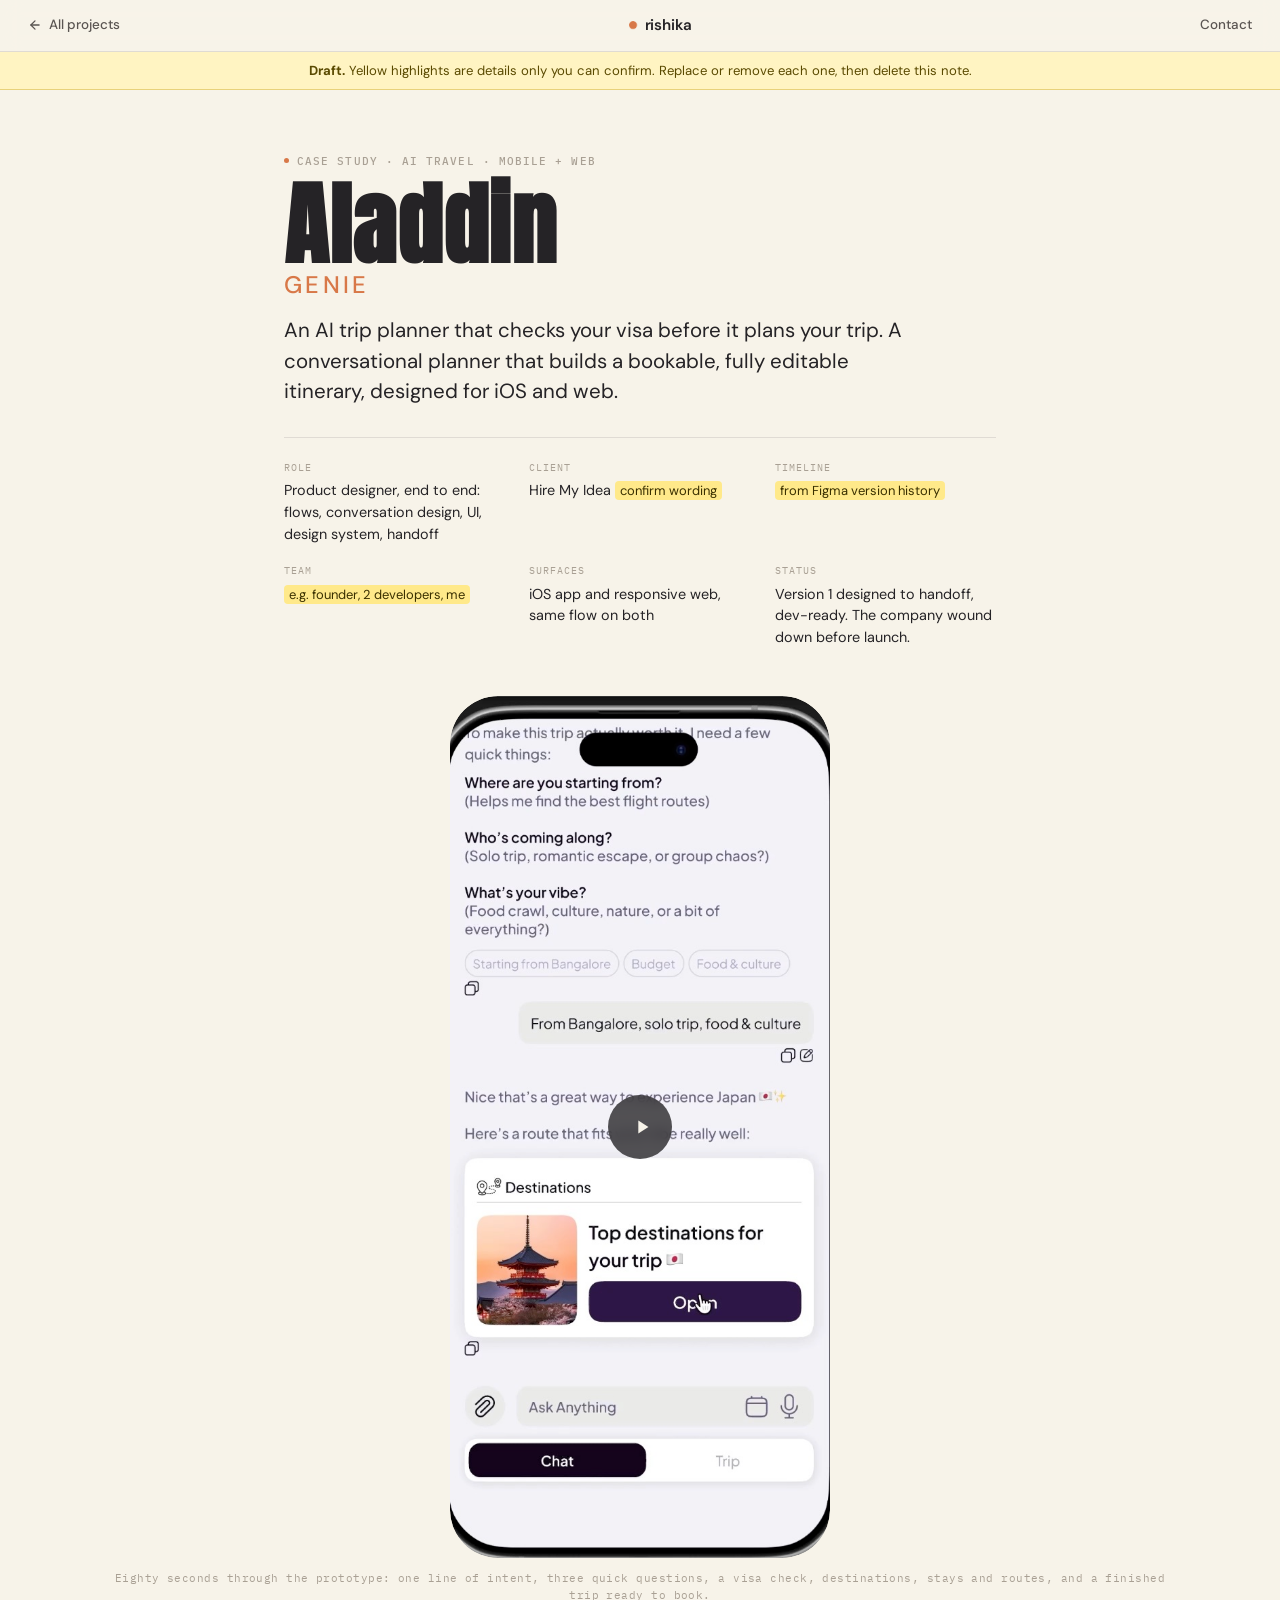
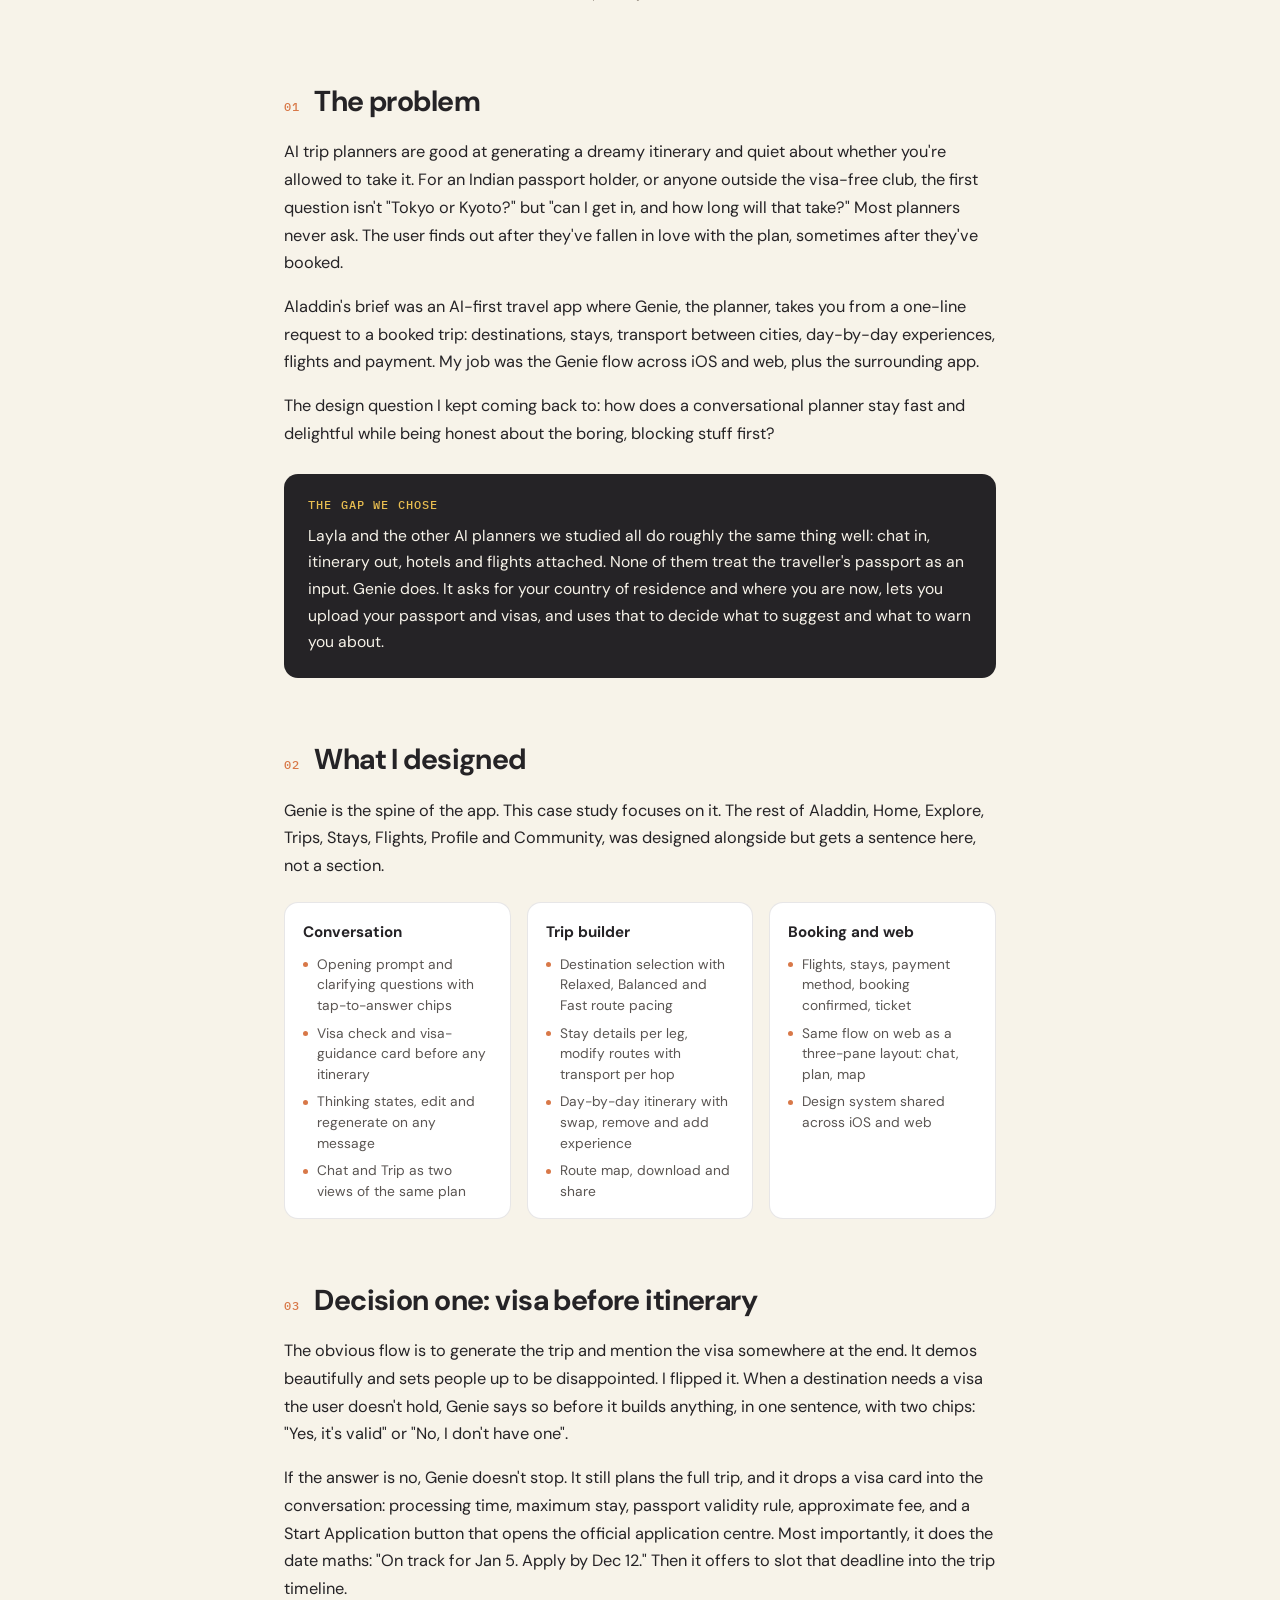
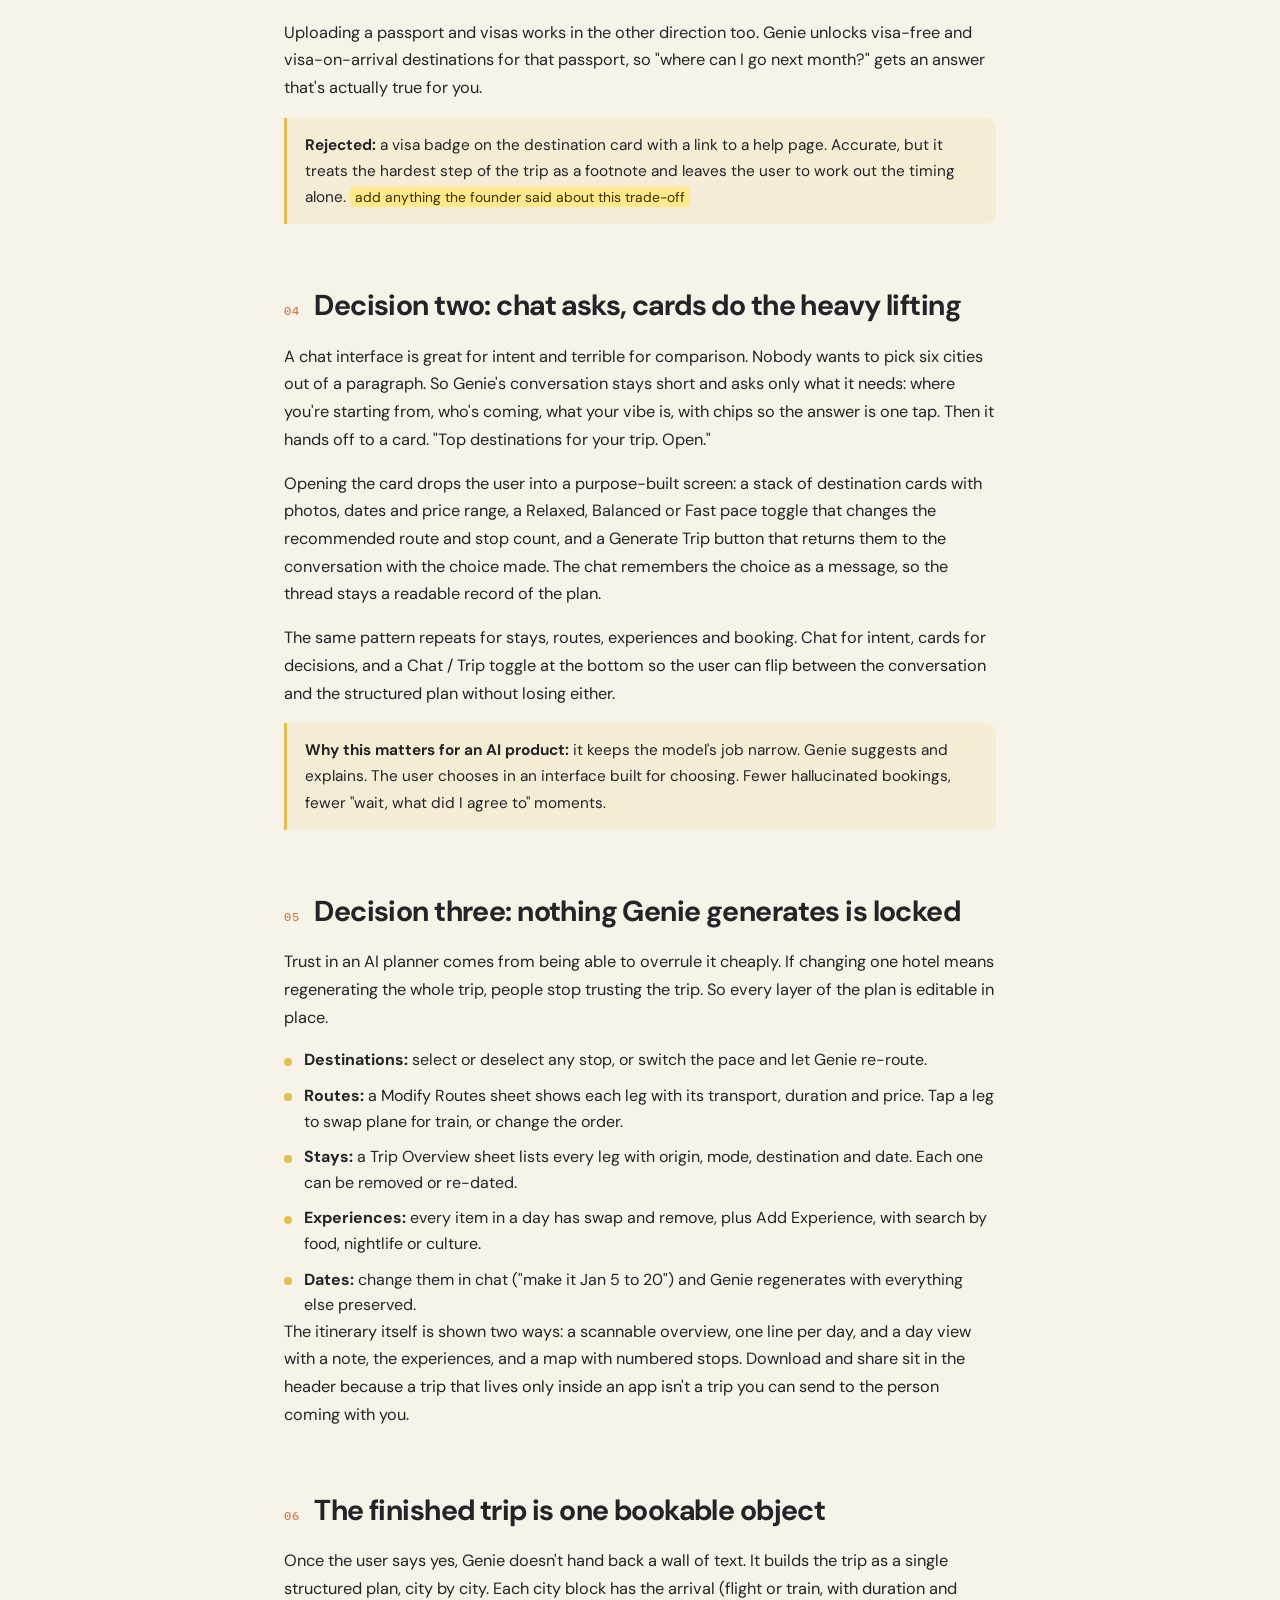
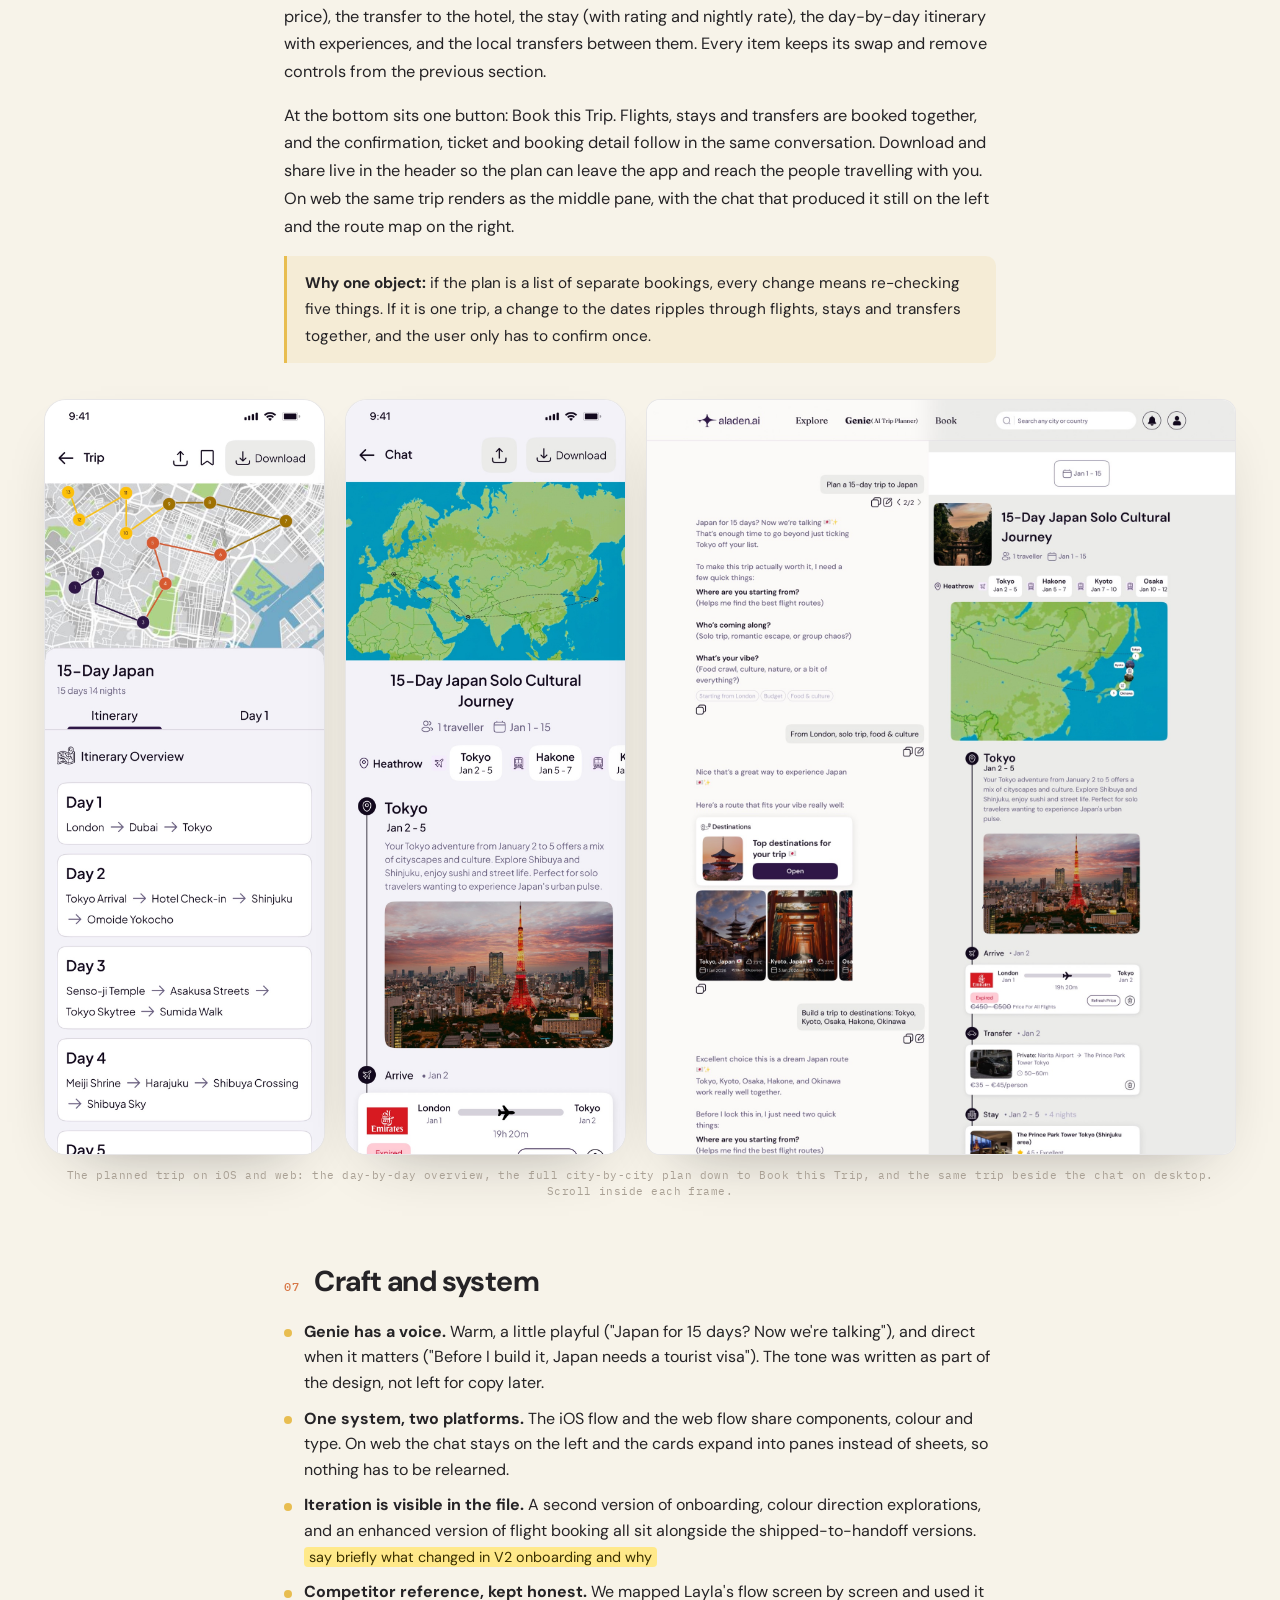
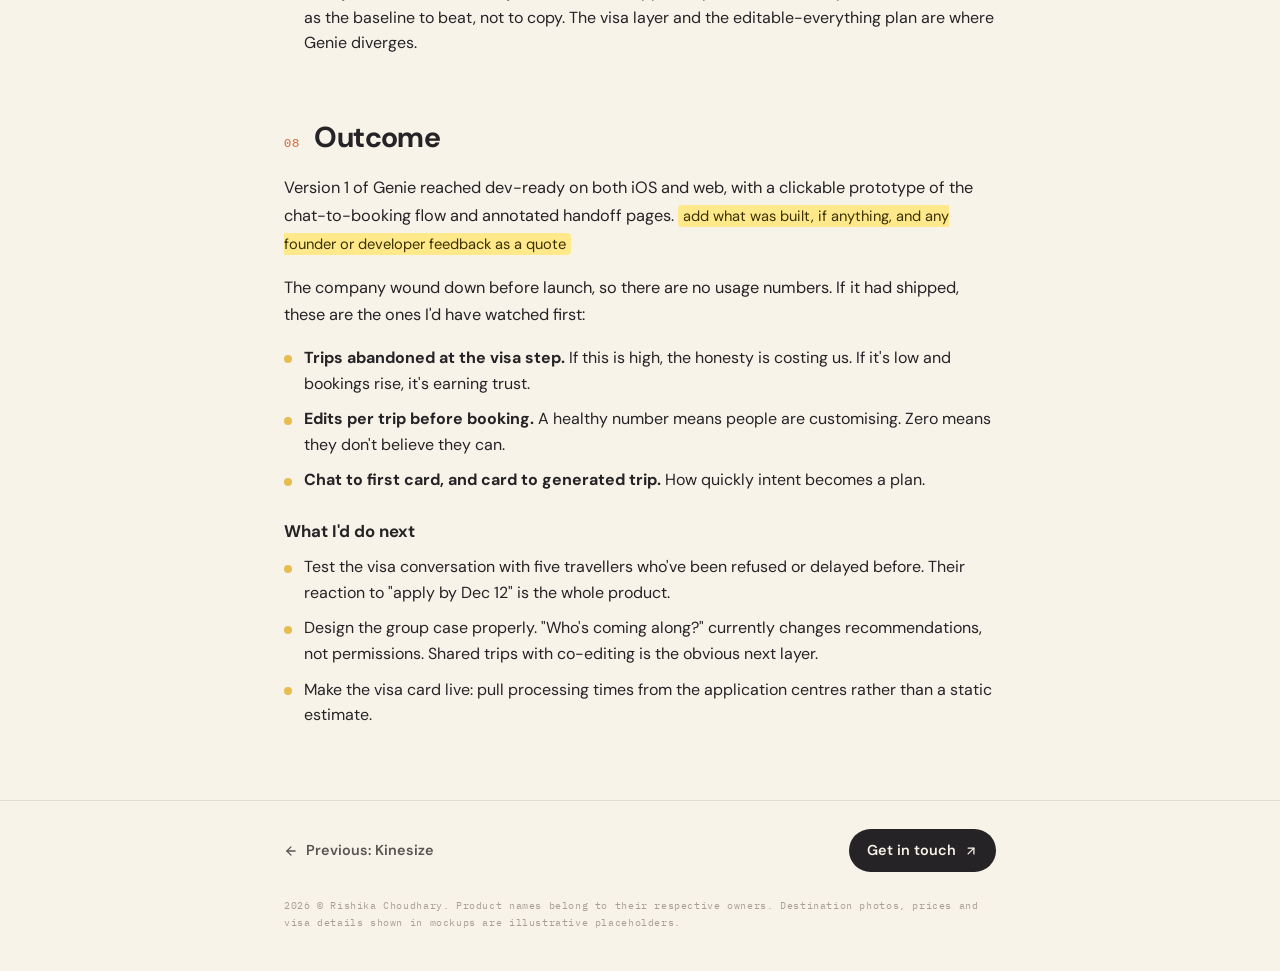
==== commit f17c7ae6: "Aladdin: video hero, keep only finished-trip stills, drop prototype link Co-Authored-By: Claude Fabl" ====
--- a/aladdin.html
+++ b/aladdin.html
@@ -60,13 +60,14 @@
         </dl>
       </div>
 
-      <figure class="cs-figure cs-figure--wide">
-        <div class="cs-phones">
-          <div class="cs-device"><img src="work/aladdin/chat.jpg" alt="Genie chat: user asks for a 15-day trip to Japan, Genie asks where they are starting from, who is coming and what their vibe is, with tap-to-answer chips, then offers a destinations card" loading="eager" /></div>
-          <div class="cs-device"><img src="work/aladdin/destinations.jpg" alt="Select destinations screen with Relaxed, Balanced and Fast route options and a stack of destination cards for Tokyo, Kyoto, Osaka, Hakone and more, each with a Select button" loading="eager" /></div>
-          <div class="cs-device"><img src="work/aladdin/overview.jpg" alt="Trip view with a route map at the top and a 15-day itinerary overview listing each day's stops" loading="eager" /></div>
-        </div>
-        <figcaption>Ask, choose, get a trip. Chat, destination selection and the itinerary overview on iOS. Scroll inside each screen to see the full flow.</figcaption>
+      <figure class="cs-figure cs-figure--hero">
+        <div class="cs-video-wrap">
+          <video class="cs-video" src="work/aladdin/genie-flow.mp4" poster="work/aladdin/genie-poster.jpg" muted loop playsinline preload="none" aria-label="Screen recording of the Genie prototype: planning a 15-day Japan trip from the first chat message to the finished bookable itinerary"></video>
+          <button type="button" class="cs-video-play" aria-label="Play the prototype walkthrough">
+            <svg width="22" height="22" viewBox="0 0 24 24" fill="currentColor" aria-hidden="true"><path d="M8 5v14l11-7z"/></svg>
+          </button>
+        </div>
+        <figcaption>Eighty seconds through the prototype: one line of intent, three quick questions, a visa check, destinations, stays and routes, and a finished trip ready to book.</figcaption>
       </figure>
     </section>
 
@@ -121,60 +122,32 @@
       </div>
     </section>
 
-    <!-- ================= FLOW VIDEO ================= -->
-    <section class="cs-section" id="flow">
-      <div class="cs-wrap">
-        <h2 class="cs-h2"><span class="cs-num">03</span>The flow, start to finish</h2>
-        <p>Eighty seconds through the prototype: one line of intent, three quick questions, a visa check, destinations, stays and routes, and a finished trip ready to book. The rest of this page explains the decisions behind it.</p>
-      </div>
-      <figure class="cs-figure">
-        <div class="cs-video-wrap">
-          <video class="cs-video" src="work/aladdin/genie-flow.mp4" poster="work/aladdin/genie-poster.jpg" muted loop playsinline preload="none" aria-label="Screen recording of the Genie prototype: planning a 15-day Japan trip from the first chat message to the finished bookable itinerary"></video>
-          <button type="button" class="cs-video-play" aria-label="Play the prototype walkthrough">
-            <svg width="22" height="22" viewBox="0 0 24 24" fill="currentColor" aria-hidden="true"><path d="M8 5v14l11-7z"/></svg>
-          </button>
-        </div>
-        <figcaption>Prototype walkthrough on iOS. <a class="cs-proto-link" href="#" target="_blank" rel="noopener noreferrer"><mark class="todo">paste your Figma prototype share link here</mark> Open the interactive prototype &nearr;</a></figcaption>
-      </figure>
-    </section>
-
     <!-- ================= DECISION 1 ================= -->
     <section class="cs-section" id="decision-1">
       <div class="cs-wrap">
-        <h2 class="cs-h2"><span class="cs-num">04</span>Decision one: visa before itinerary</h2>
+        <h2 class="cs-h2"><span class="cs-num">03</span>Decision one: visa before itinerary</h2>
         <p>The obvious flow is to generate the trip and mention the visa somewhere at the end. It demos beautifully and sets people up to be disappointed. I flipped it. When a destination needs a visa the user doesn't hold, Genie says so before it builds anything, in one sentence, with two chips: "Yes, it's valid" or "No, I don't have one".</p>
         <p>If the answer is no, Genie doesn't stop. It still plans the full trip, and it drops a visa card into the conversation: processing time, maximum stay, passport validity rule, approximate fee, and a Start Application button that opens the official application centre. Most importantly, it does the date maths: "On track for Jan 5. Apply by Dec 12." Then it offers to slot that deadline into the trip timeline.</p>
         <p>Uploading a passport and visas works in the other direction too. Genie unlocks visa-free and visa-on-arrival destinations for that passport, so "where can I go next month?" gets an answer that's actually true for you.</p>
         <p class="cs-alt"><strong>Rejected:</strong> a visa badge on the destination card with a link to a help page. Accurate, but it treats the hardest step of the trip as a footnote and leaves the user to work out the timing alone. <mark class="todo">add anything the founder said about this trade-off</mark></p>
       </div>
-      <figure class="cs-figure">
-        <div class="cs-phones cs-phones--2">
-          <div class="cs-device"><img src="work/aladdin/visa.png" alt="Genie chat: before building the trip Genie says Japan needs a tourist visa for Indian passports and asks if the user has one; after the user says no, Genie shows a visa card with processing time, max stay, passport validity, fee, and a Start Application button, then offers to plan the trip around the visa deadline" loading="lazy" /></div>
-          <div class="cs-device"><img src="work/aladdin/chat.jpg" alt="Genie chat opening: three clarifying questions, starting point, who is coming and vibe, with suggested answer chips" loading="lazy" /></div>
-        </div>
-        <figcaption>Left: the visa check and guidance card, with the application deadline calculated from the trip date. Right: the clarifying questions that follow.</figcaption>
-      </figure>
     </section>
 
     <!-- ================= DECISION 2 ================= -->
     <section class="cs-section" id="decision-2">
       <div class="cs-wrap">
-        <h2 class="cs-h2"><span class="cs-num">05</span>Decision two: chat asks, cards do the heavy lifting</h2>
+        <h2 class="cs-h2"><span class="cs-num">04</span>Decision two: chat asks, cards do the heavy lifting</h2>
         <p>A chat interface is great for intent and terrible for comparison. Nobody wants to pick six cities out of a paragraph. So Genie's conversation stays short and asks only what it needs: where you're starting from, who's coming, what your vibe is, with chips so the answer is one tap. Then it hands off to a card. "Top destinations for your trip. Open."</p>
         <p>Opening the card drops the user into a purpose-built screen: a stack of destination cards with photos, dates and price range, a Relaxed, Balanced or Fast pace toggle that changes the recommended route and stop count, and a Generate Trip button that returns them to the conversation with the choice made. The chat remembers the choice as a message, so the thread stays a readable record of the plan.</p>
         <p>The same pattern repeats for stays, routes, experiences and booking. Chat for intent, cards for decisions, and a Chat / Trip toggle at the bottom so the user can flip between the conversation and the structured plan without losing either.</p>
         <p class="cs-alt"><strong>Why this matters for an AI product:</strong> it keeps the model's job narrow. Genie suggests and explains. The user chooses in an interface built for choosing. Fewer hallucinated bookings, fewer "wait, what did I agree to" moments.</p>
       </div>
-      <figure class="cs-figure cs-figure--wide">
-        <div class="cs-scroll"><img src="work/aladdin/web-day.jpg" alt="Aladdin web: three-pane layout with the Genie chat on the left, the Day 1 itinerary with experience cards in the middle, and a route map on the right" loading="lazy" /></div>
-        <figcaption>On web the pattern becomes three panes: the conversation, the plan, and the map, all live at once. Scroll inside the frame.</figcaption>
-      </figure>
     </section>
 
     <!-- ================= DECISION 3 ================= -->
     <section class="cs-section" id="decision-3">
       <div class="cs-wrap">
-        <h2 class="cs-h2"><span class="cs-num">06</span>Decision three: nothing Genie generates is locked</h2>
+        <h2 class="cs-h2"><span class="cs-num">05</span>Decision three: nothing Genie generates is locked</h2>
         <p>Trust in an AI planner comes from being able to overrule it cheaply. If changing one hotel means regenerating the whole trip, people stop trusting the trip. So every layer of the plan is editable in place.</p>
         <ul class="cs-list">
           <li><strong>Destinations:</strong> select or deselect any stop, or switch the pace and let Genie re-route.</li>
@@ -185,40 +158,36 @@
         </ul>
         <p>The itinerary itself is shown two ways: a scannable overview, one line per day, and a day view with a note, the experiences, and a map with numbered stops. Download and share sit in the header because a trip that lives only inside an app isn't a trip you can send to the person coming with you.</p>
       </div>
-      <figure class="cs-figure">
-        <div class="cs-phones cs-phones--2">
-          <div class="cs-device"><img src="work/aladdin/routes.jpg" alt="Modify Routes sheet: a world map with the route and a vertical list of legs, London to Tokyo by plane, Tokyo to Hakone by train, each with duration and price and a chevron to change it" loading="lazy" /></div>
-          <div class="cs-device"><img src="work/aladdin/stays.png" alt="Select Your Stay Details sheet: a Trip Overview list of six legs with origin, transport icon, destination and date, each removable, with an Apply button" loading="lazy" /></div>
-        </div>
-        <figcaption>Routes and stays are edited in sheets over the conversation, so the user never leaves the plan to change it.</figcaption>
-      </figure>
     </section>
 
     <!-- ================= THE FINISHED TRIP ================= -->
     <section class="cs-section" id="trip">
       <div class="cs-wrap">
-        <h2 class="cs-h2"><span class="cs-num">07</span>The finished trip is one bookable object</h2>
+        <h2 class="cs-h2"><span class="cs-num">06</span>The finished trip is one bookable object</h2>
         <p>Once the user says yes, Genie doesn't hand back a wall of text. It builds the trip as a single structured plan, city by city. Each city block has the arrival (flight or train, with duration and price), the transfer to the hotel, the stay (with rating and nightly rate), the day-by-day itinerary with experiences, and the local transfers between them. Every item keeps its swap and remove controls from the previous section.</p>
         <p>At the bottom sits one button: Book this Trip. Flights, stays and transfers are booked together, and the confirmation, ticket and booking detail follow in the same conversation. Download and share live in the header so the plan can leave the app and reach the people travelling with you. On web the same trip renders as the middle pane, with the chat that produced it still on the left and the route map on the right.</p>
         <p class="cs-alt"><strong>Why one object:</strong> if the plan is a list of separate bookings, every change means re-checking five things. If it is one trip, a change to the dates ripples through flights, stays and transfers together, and the user only has to confirm once.</p>
       </div>
       <figure class="cs-figure cs-figure--wide">
-        <div class="cs-trip">
+        <div class="cs-trip cs-trip--3">
           <div class="cs-device cs-device--tall">
-            <img src="work/aladdin/trip-full.jpg" alt="The complete 15-day Japan trip on iOS: a header with route map and dates, then city blocks for Tokyo, Hakone, Kyoto, Osaka and Okinawa, each with arrival flight or train, transfer, hotel stay, day-by-day itinerary and local transfers, ending in a Book this Trip button" loading="lazy" />
+            <img src="work/aladdin/overview.jpg" alt="Trip view on iOS: route map at the top and the 15-day itinerary overview, one card per day" loading="lazy" />
+          </div>
+          <div class="cs-device cs-device--tall">
+            <img src="work/aladdin/trip-full.jpg" alt="The complete 15-day Japan trip on iOS: city blocks for Tokyo, Hakone, Kyoto, Osaka and Okinawa, each with arrival, transfer, stay, day-by-day itinerary and local transfers, ending in Book this Trip" loading="lazy" />
           </div>
           <div class="cs-scroll cs-scroll--tall">
             <img src="work/aladdin/web-trip.jpg" alt="The same complete trip on web: Genie chat on the left and the full city-by-city plan on the right, with a Book Trip button at the bottom" loading="lazy" />
           </div>
         </div>
-        <figcaption>The complete planned trip on iOS and web. Scroll inside each frame; the whole 15 days are in there, city by city, down to Book this Trip.</figcaption>
+        <figcaption>The planned trip on iOS and web: the day-by-day overview, the full city-by-city plan down to Book this Trip, and the same trip beside the chat on desktop. Scroll inside each frame.</figcaption>
       </figure>
     </section>
 
     <!-- ================= CRAFT ================= -->
     <section class="cs-section" id="craft">
       <div class="cs-wrap">
-        <h2 class="cs-h2"><span class="cs-num">08</span>Craft and system</h2>
+        <h2 class="cs-h2"><span class="cs-num">07</span>Craft and system</h2>
         <ul class="cs-list">
           <li><strong>Genie has a voice.</strong> Warm, a little playful ("Japan for 15 days? Now we're talking"), and direct when it matters ("Before I build it, Japan needs a tourist visa"). The tone was written as part of the design, not left for copy later.</li>
           <li><strong>One system, two platforms.</strong> The iOS flow and the web flow share components, colour and type. On web the chat stays on the left and the cards expand into panes instead of sheets, so nothing has to be relearned.</li>
@@ -226,16 +195,12 @@
           <li><strong>Competitor reference, kept honest.</strong> We mapped Layla's flow screen by screen and used it as the baseline to beat, not to copy. The visa layer and the editable-everything plan are where Genie diverges.</li>
         </ul>
       </div>
-      <figure class="cs-figure cs-figure--wide">
-        <div class="cs-scroll"><img src="work/aladdin/web-overview.jpg" alt="Aladdin web: Genie chat on the left, the 15-day itinerary overview in the middle, and a map with the numbered route on the right" loading="lazy" /></div>
-        <figcaption>The itinerary overview on web, with the route drawn on the map.</figcaption>
-      </figure>
     </section>
 
     <!-- ================= OUTCOME ================= -->
     <section class="cs-section" id="outcome">
       <div class="cs-wrap">
-        <h2 class="cs-h2"><span class="cs-num">09</span>Outcome</h2>
+        <h2 class="cs-h2"><span class="cs-num">08</span>Outcome</h2>
         <p>Version 1 of Genie reached dev-ready on both iOS and web, with a clickable prototype of the chat-to-booking flow and annotated handoff pages. <mark class="todo">add what was built, if anything, and any founder or developer feedback as a quote</mark></p>
         <p>The company wound down before launch, so there are no usage numbers. If it had shipped, these are the ones I'd have watched first:</p>
         <ul class="cs-list">
--- a/styles.css
+++ b/styles.css
@@ -735,3 +735,5 @@
 .cs-proto-link{color:var(--plum-charcoal);font-weight:600;margin-left:6px;}
 .cs-proto-link:hover{color:var(--burnt-orange);}
 @media(max-width:560px){.cs-video-wrap,.cs-video{border-radius:32px;}}
+.cs-trip--3{grid-template-columns:minmax(0,1fr) minmax(0,1fr) minmax(0,2.1fr);}
+@media(max-width:960px){.cs-trip--3{grid-template-columns:1fr 1fr;}.cs-trip--3 .cs-scroll{grid-column:1 / -1;}.cs-trip--3 .cs-device{max-width:none;}}
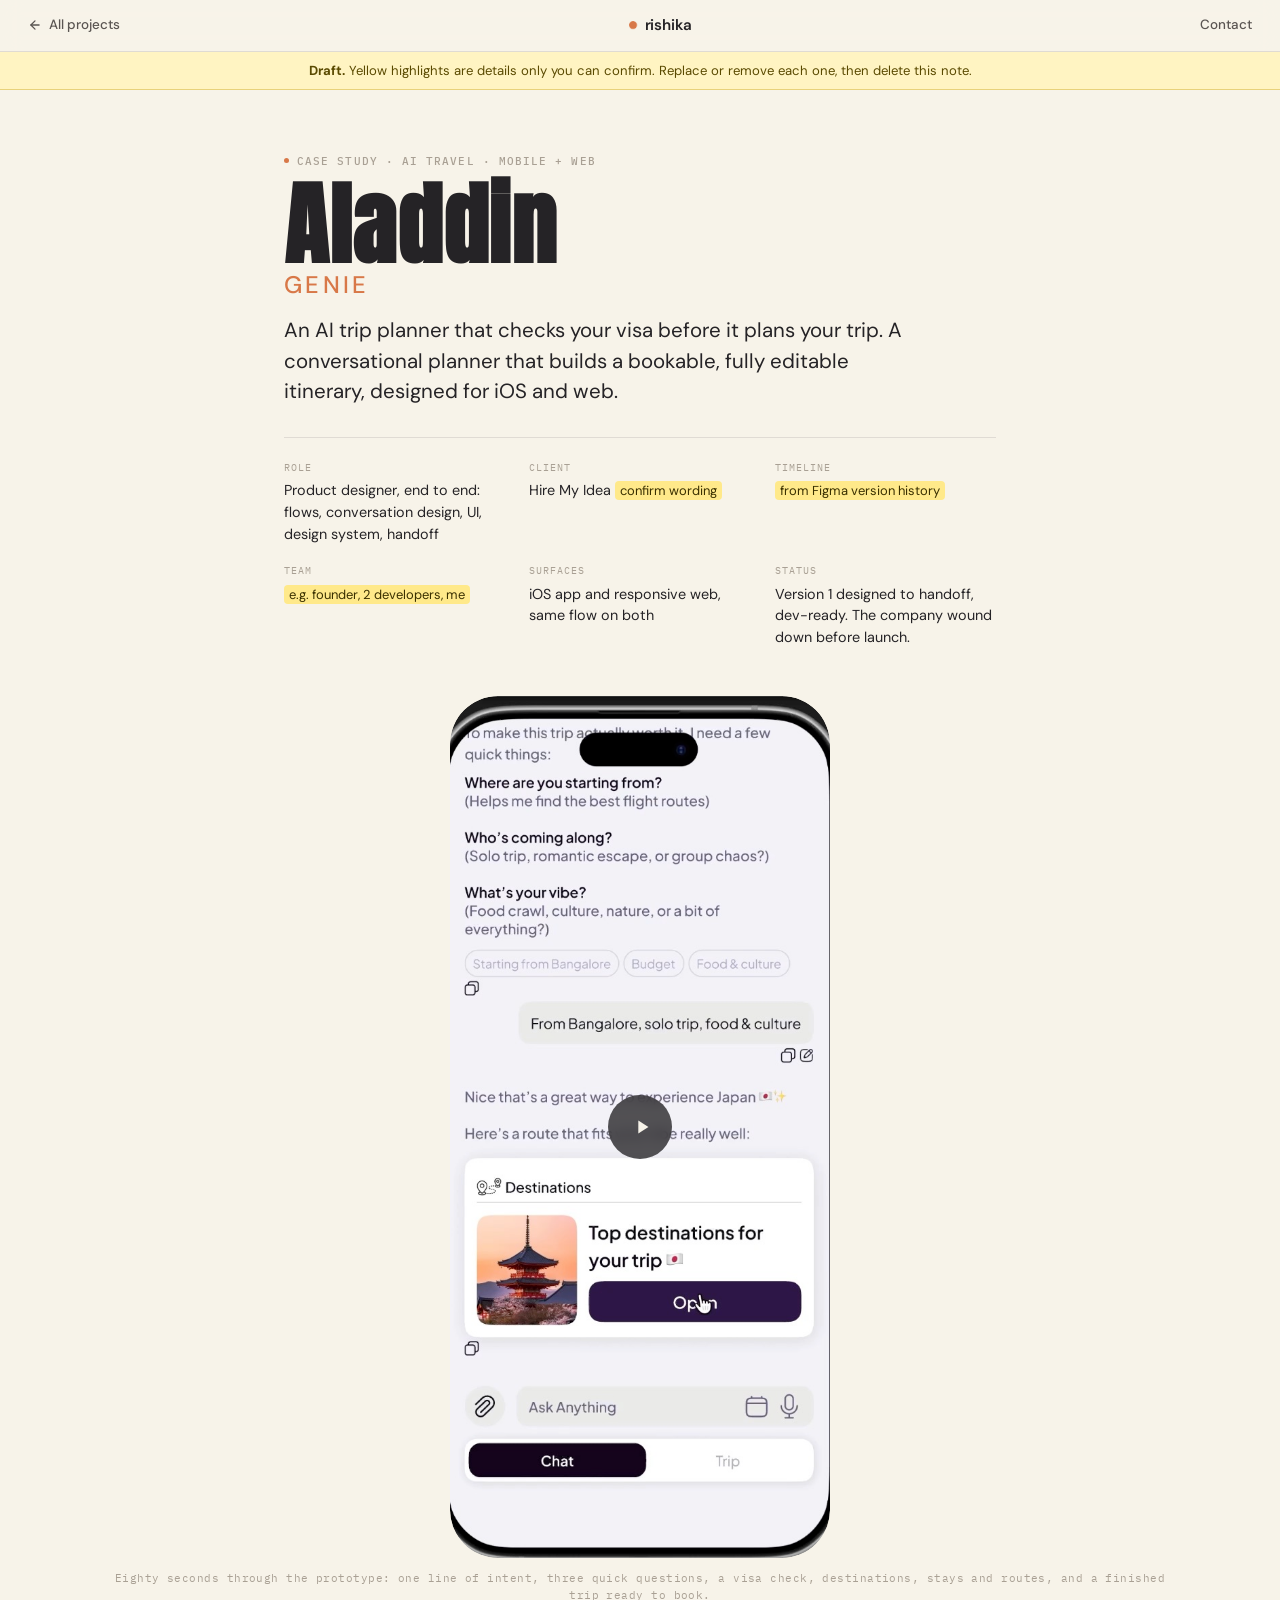
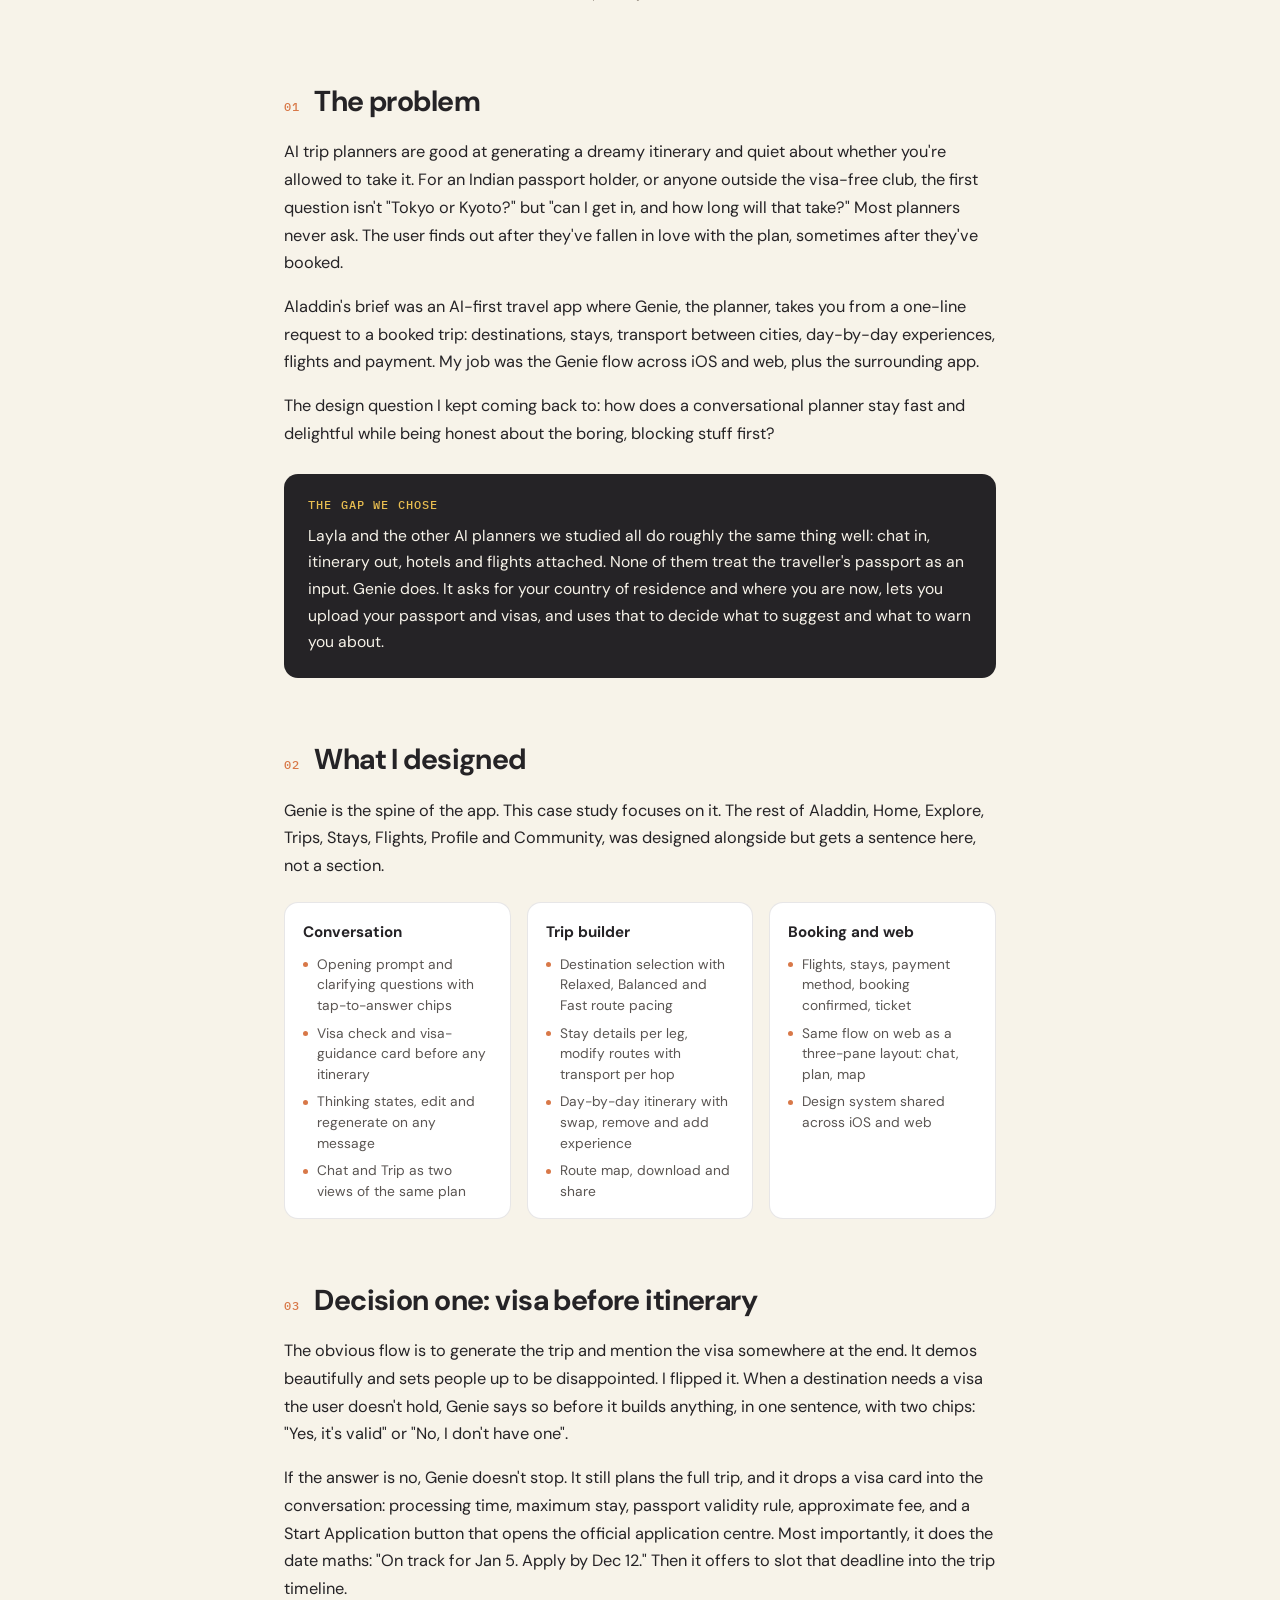
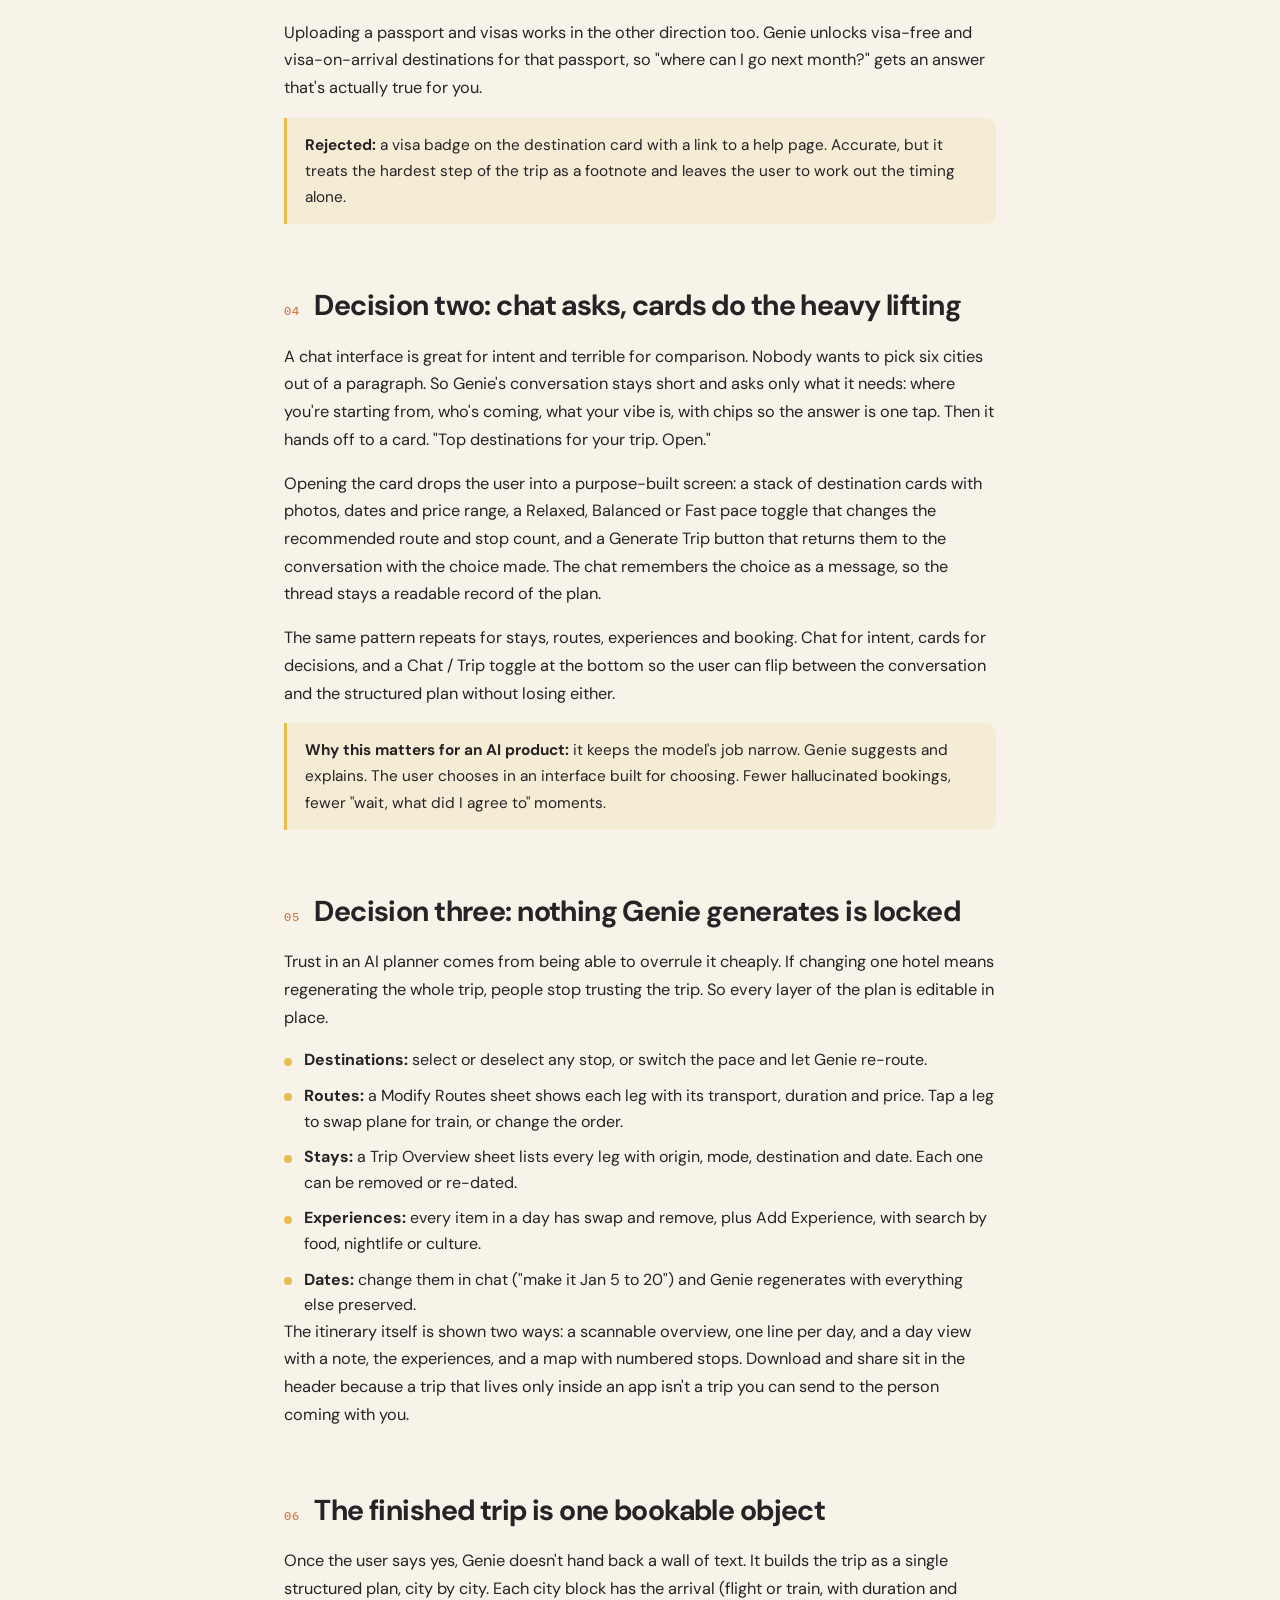
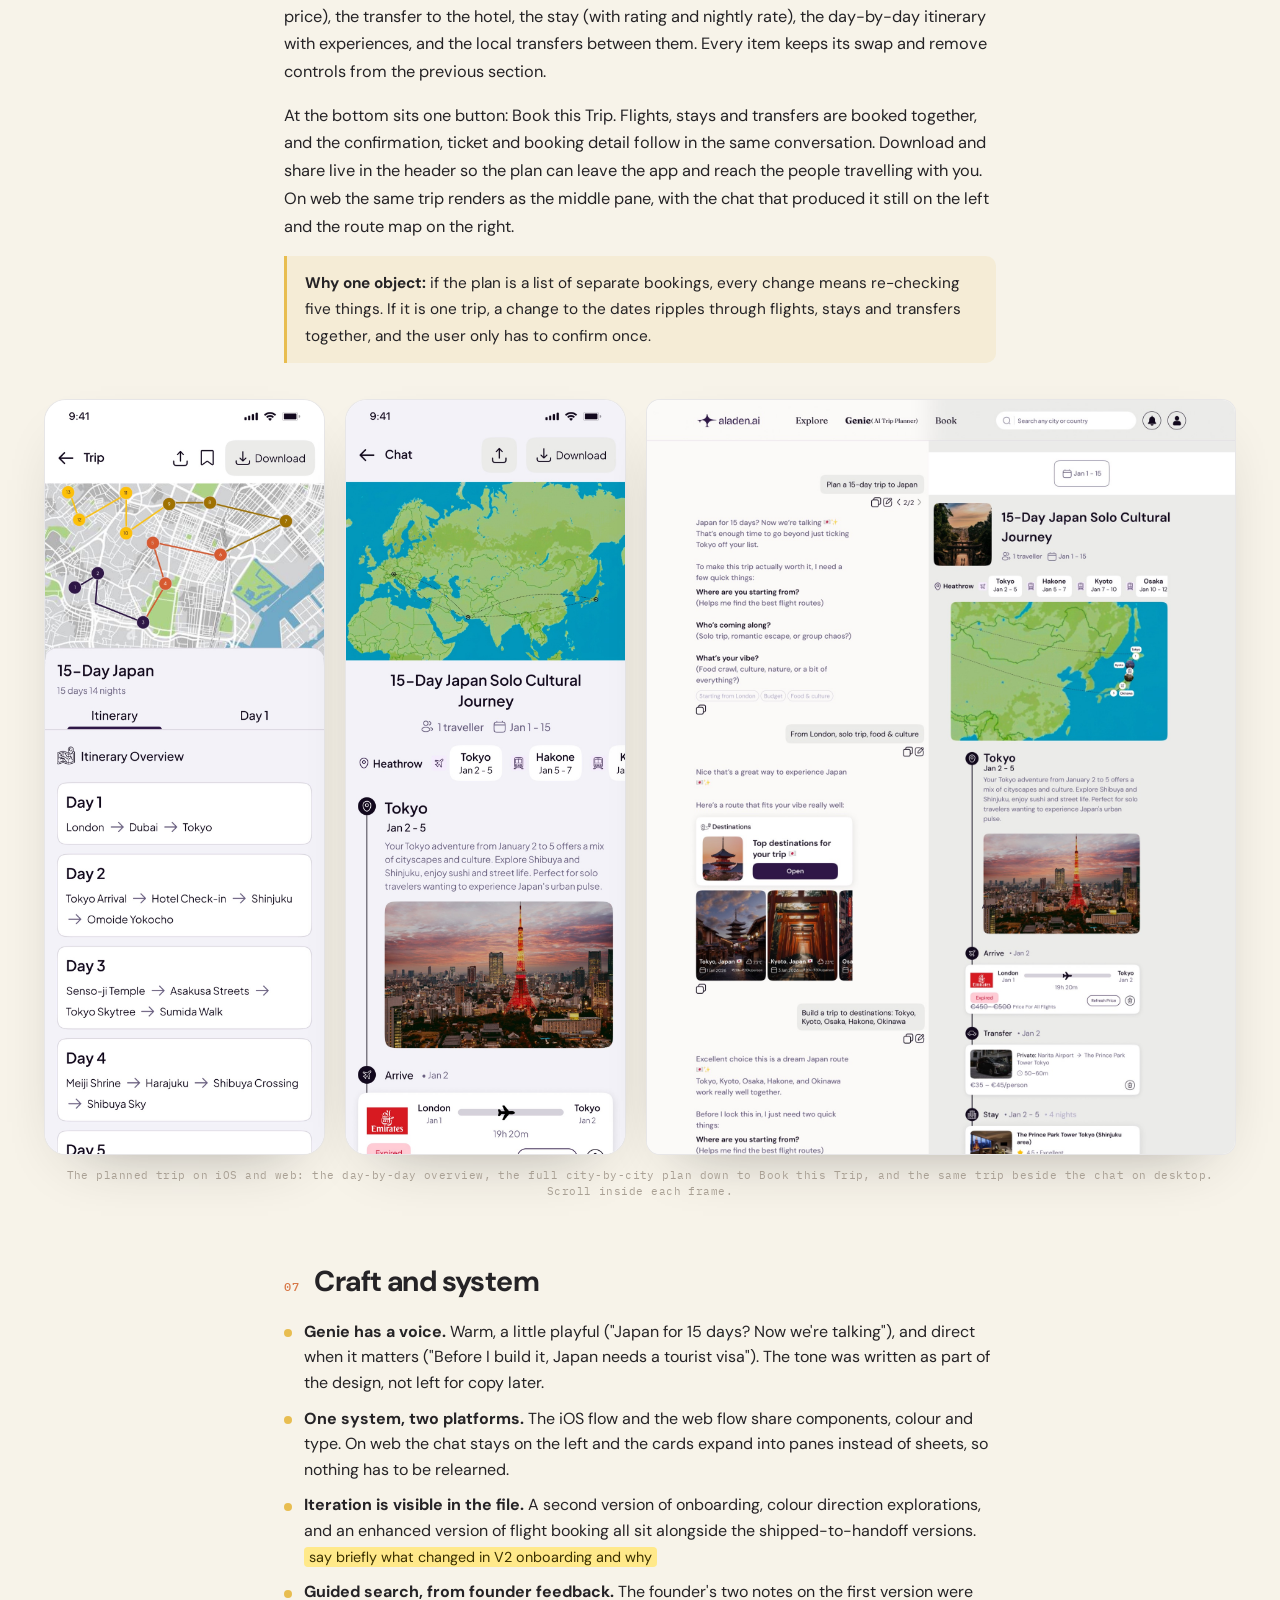
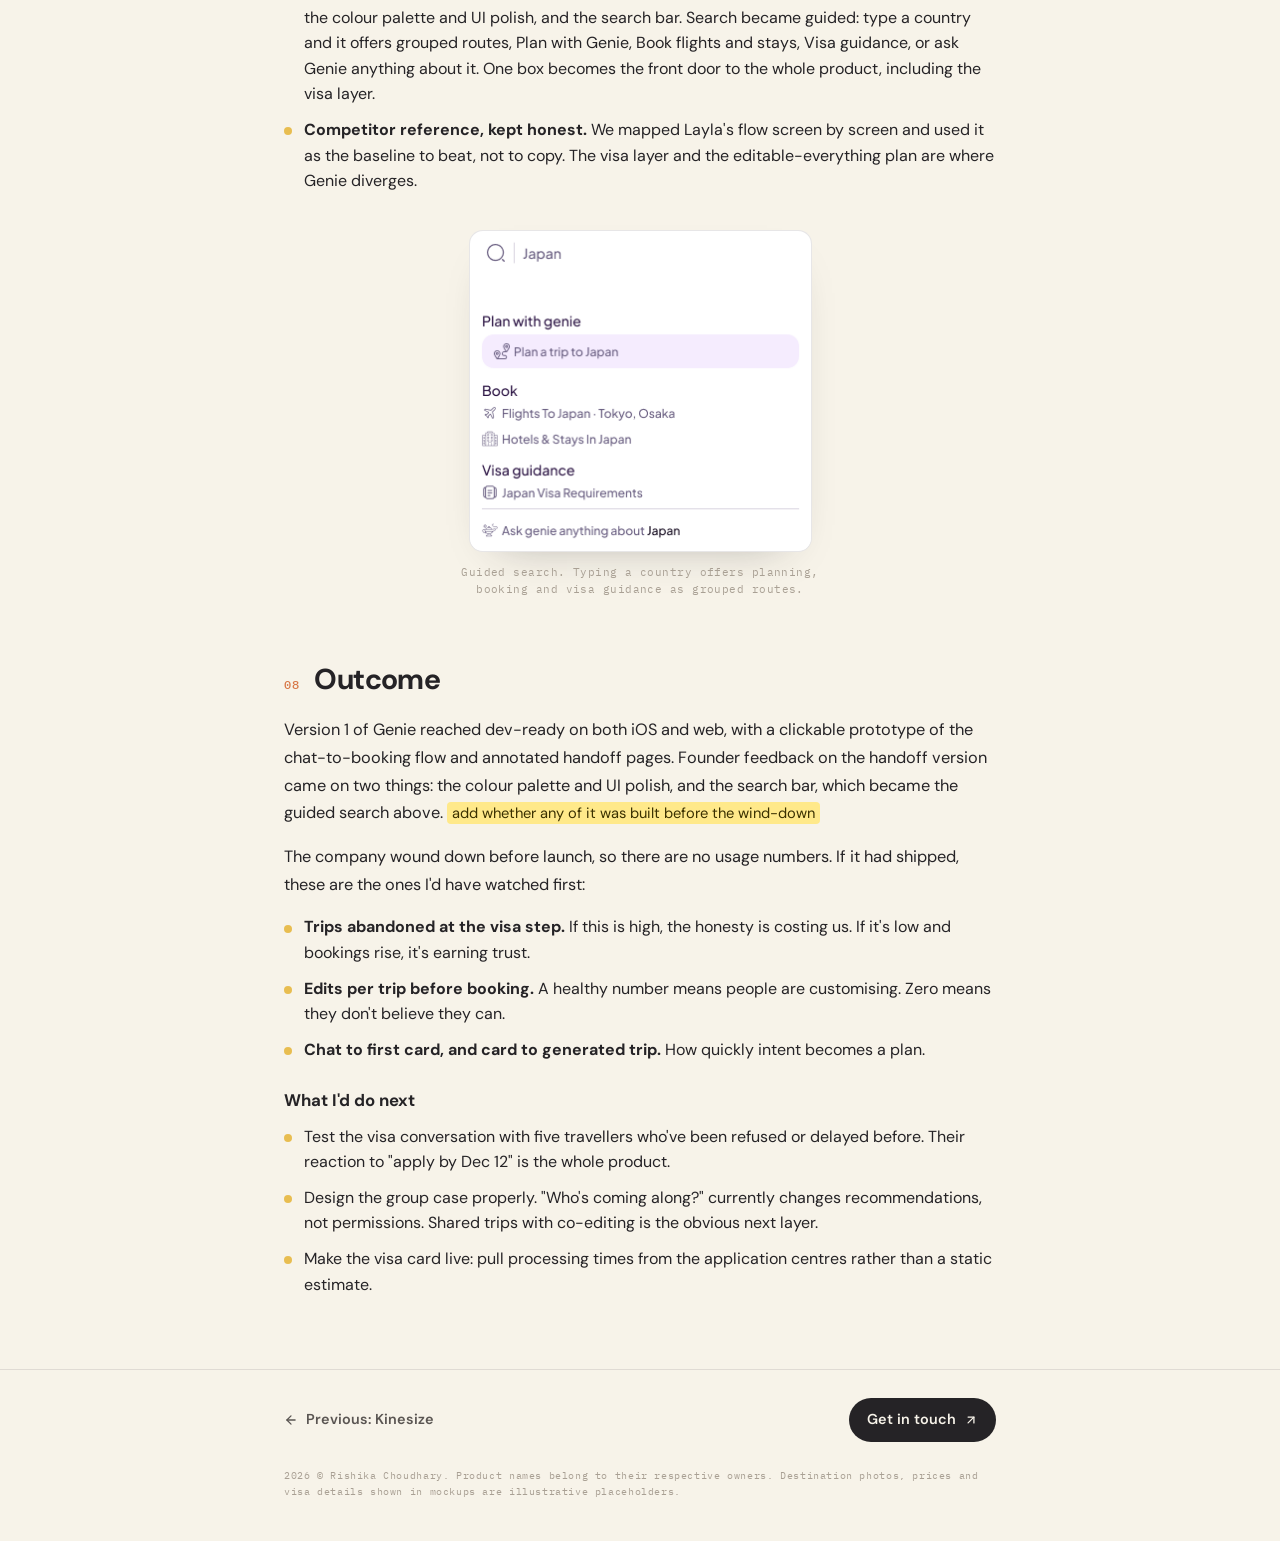
==== commit 26de7b4c: "Aladdin: add guided search and founder feedback Co-Authored-By: Claude Fable 5.1 <noreply@anthropic." ====
--- a/aladdin.html
+++ b/aladdin.html
@@ -129,7 +129,7 @@
         <p>The obvious flow is to generate the trip and mention the visa somewhere at the end. It demos beautifully and sets people up to be disappointed. I flipped it. When a destination needs a visa the user doesn't hold, Genie says so before it builds anything, in one sentence, with two chips: "Yes, it's valid" or "No, I don't have one".</p>
         <p>If the answer is no, Genie doesn't stop. It still plans the full trip, and it drops a visa card into the conversation: processing time, maximum stay, passport validity rule, approximate fee, and a Start Application button that opens the official application centre. Most importantly, it does the date maths: "On track for Jan 5. Apply by Dec 12." Then it offers to slot that deadline into the trip timeline.</p>
         <p>Uploading a passport and visas works in the other direction too. Genie unlocks visa-free and visa-on-arrival destinations for that passport, so "where can I go next month?" gets an answer that's actually true for you.</p>
-        <p class="cs-alt"><strong>Rejected:</strong> a visa badge on the destination card with a link to a help page. Accurate, but it treats the hardest step of the trip as a footnote and leaves the user to work out the timing alone. <mark class="todo">add anything the founder said about this trade-off</mark></p>
+        <p class="cs-alt"><strong>Rejected:</strong> a visa badge on the destination card with a link to a help page. Accurate, but it treats the hardest step of the trip as a footnote and leaves the user to work out the timing alone.</p>
       </div>
     </section>
 
@@ -192,16 +192,21 @@
           <li><strong>Genie has a voice.</strong> Warm, a little playful ("Japan for 15 days? Now we're talking"), and direct when it matters ("Before I build it, Japan needs a tourist visa"). The tone was written as part of the design, not left for copy later.</li>
           <li><strong>One system, two platforms.</strong> The iOS flow and the web flow share components, colour and type. On web the chat stays on the left and the cards expand into panes instead of sheets, so nothing has to be relearned.</li>
           <li><strong>Iteration is visible in the file.</strong> A second version of onboarding, colour direction explorations, and an enhanced version of flight booking all sit alongside the shipped-to-handoff versions. <mark class="todo">say briefly what changed in V2 onboarding and why</mark></li>
+          <li><strong>Guided search, from founder feedback.</strong> The founder's two notes on the first version were the colour palette and UI polish, and the search bar. Search became guided: type a country and it offers grouped routes, Plan with Genie, Book flights and stays, Visa guidance, or ask Genie anything about it. One box becomes the front door to the whole product, including the visa layer.</li>
           <li><strong>Competitor reference, kept honest.</strong> We mapped Layla's flow screen by screen and used it as the baseline to beat, not to copy. The visa layer and the editable-everything plan are where Genie diverges.</li>
         </ul>
       </div>
+      <figure class="cs-figure cs-figure--small">
+        <img src="work/aladdin/guided-search.png" alt="Guided search dropdown after typing Japan: Plan with Genie, Book with flights to Japan and hotels and stays in Japan, Visa guidance with Japan visa requirements, and Ask Genie anything about Japan" loading="lazy" />
+        <figcaption>Guided search. Typing a country offers planning, booking and visa guidance as grouped routes.</figcaption>
+      </figure>
     </section>
 
     <!-- ================= OUTCOME ================= -->
     <section class="cs-section" id="outcome">
       <div class="cs-wrap">
         <h2 class="cs-h2"><span class="cs-num">08</span>Outcome</h2>
-        <p>Version 1 of Genie reached dev-ready on both iOS and web, with a clickable prototype of the chat-to-booking flow and annotated handoff pages. <mark class="todo">add what was built, if anything, and any founder or developer feedback as a quote</mark></p>
+        <p>Version 1 of Genie reached dev-ready on both iOS and web, with a clickable prototype of the chat-to-booking flow and annotated handoff pages. Founder feedback on the handoff version came on two things: the colour palette and UI polish, and the search bar, which became the guided search above. <mark class="todo">add whether any of it was built before the wind-down</mark></p>
         <p>The company wound down before launch, so there are no usage numbers. If it had shipped, these are the ones I'd have watched first:</p>
         <ul class="cs-list">
           <li><strong>Trips abandoned at the visa step.</strong> If this is high, the honesty is costing us. If it's low and bookings rise, it's earning trust.</li>
--- a/styles.css
+++ b/styles.css
@@ -737,3 +737,6 @@
 @media(max-width:560px){.cs-video-wrap,.cs-video{border-radius:32px;}}
 .cs-trip--3{grid-template-columns:minmax(0,1fr) minmax(0,1fr) minmax(0,2.1fr);}
 @media(max-width:960px){.cs-trip--3{grid-template-columns:1fr 1fr;}.cs-trip--3 .cs-scroll{grid-column:1 / -1;}.cs-trip--3 .cs-device{max-width:none;}}
+.cs-figure--small{max-width:460px;}
+.cs-figure--small img{width:343px;max-width:100%;margin:0 auto;}
+.cs-figure--small img{box-shadow:0 18px 44px -30px rgba(37,35,38,0.4);}
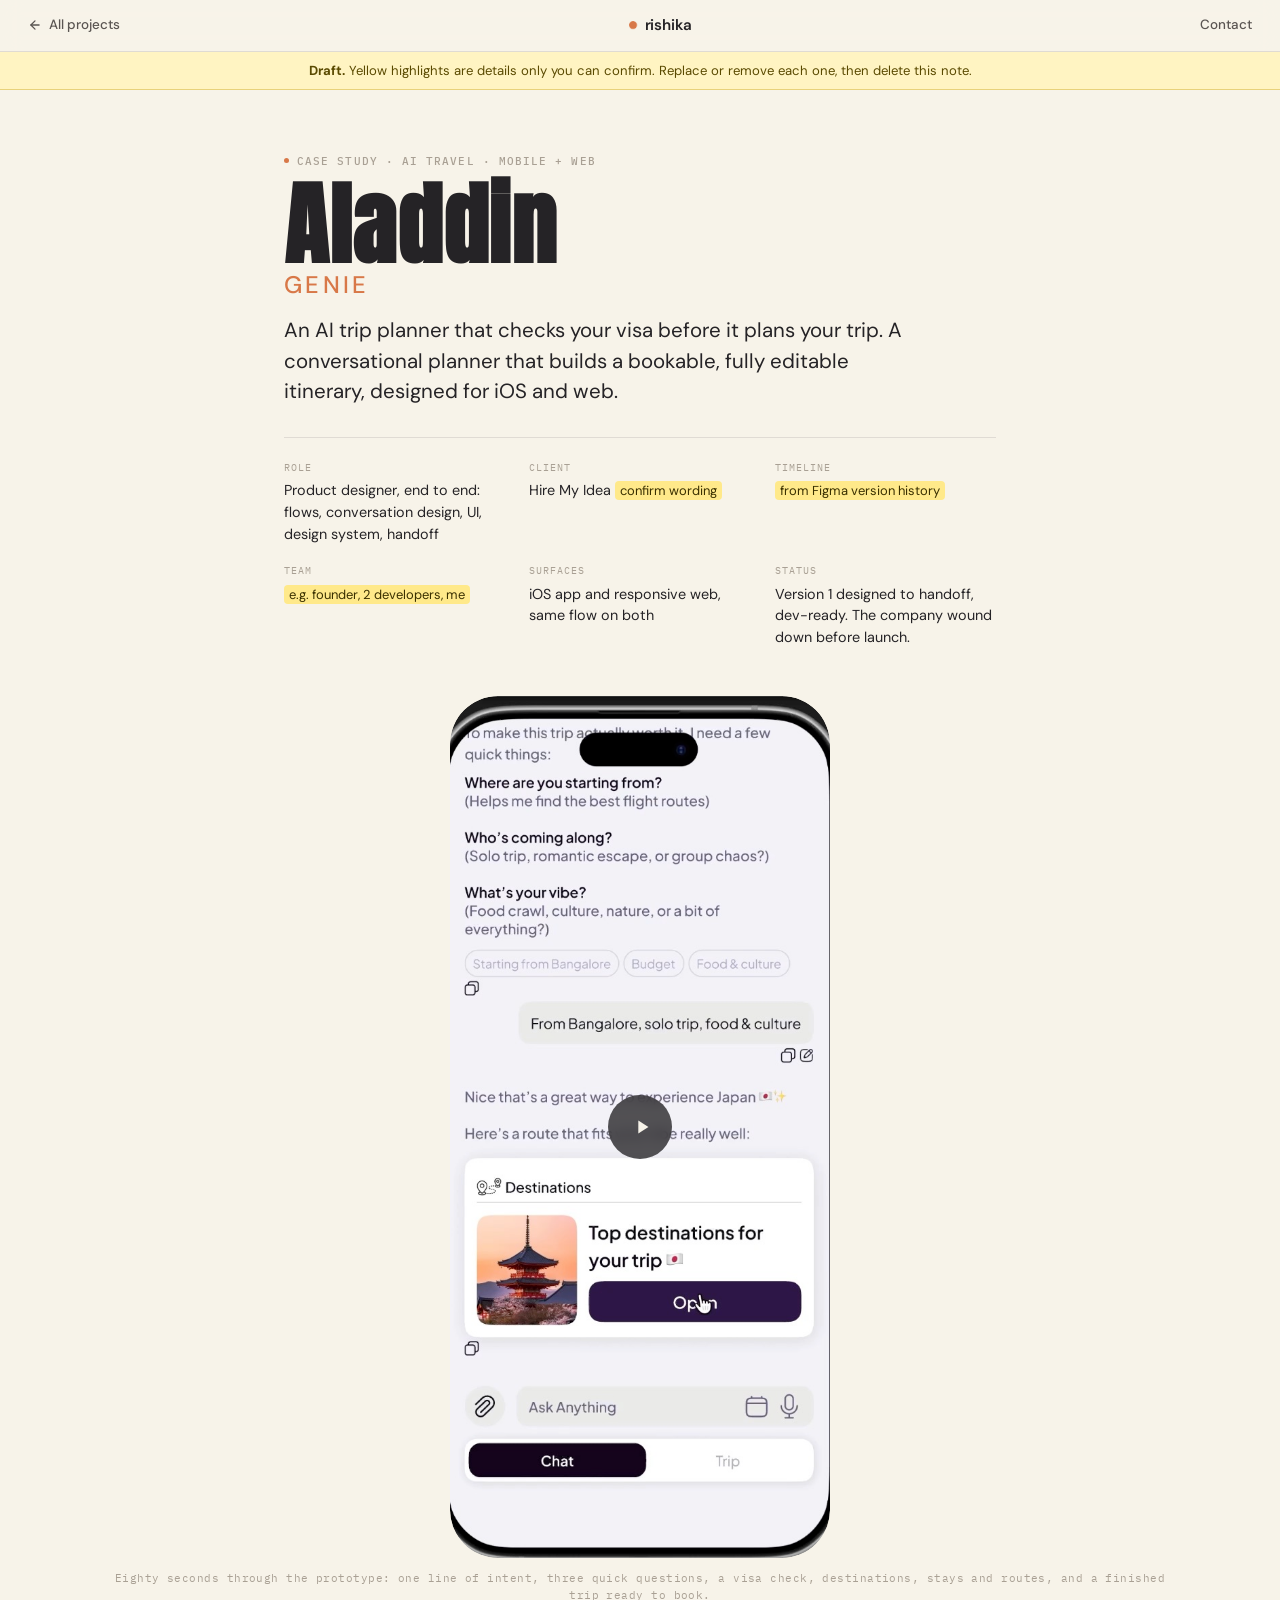
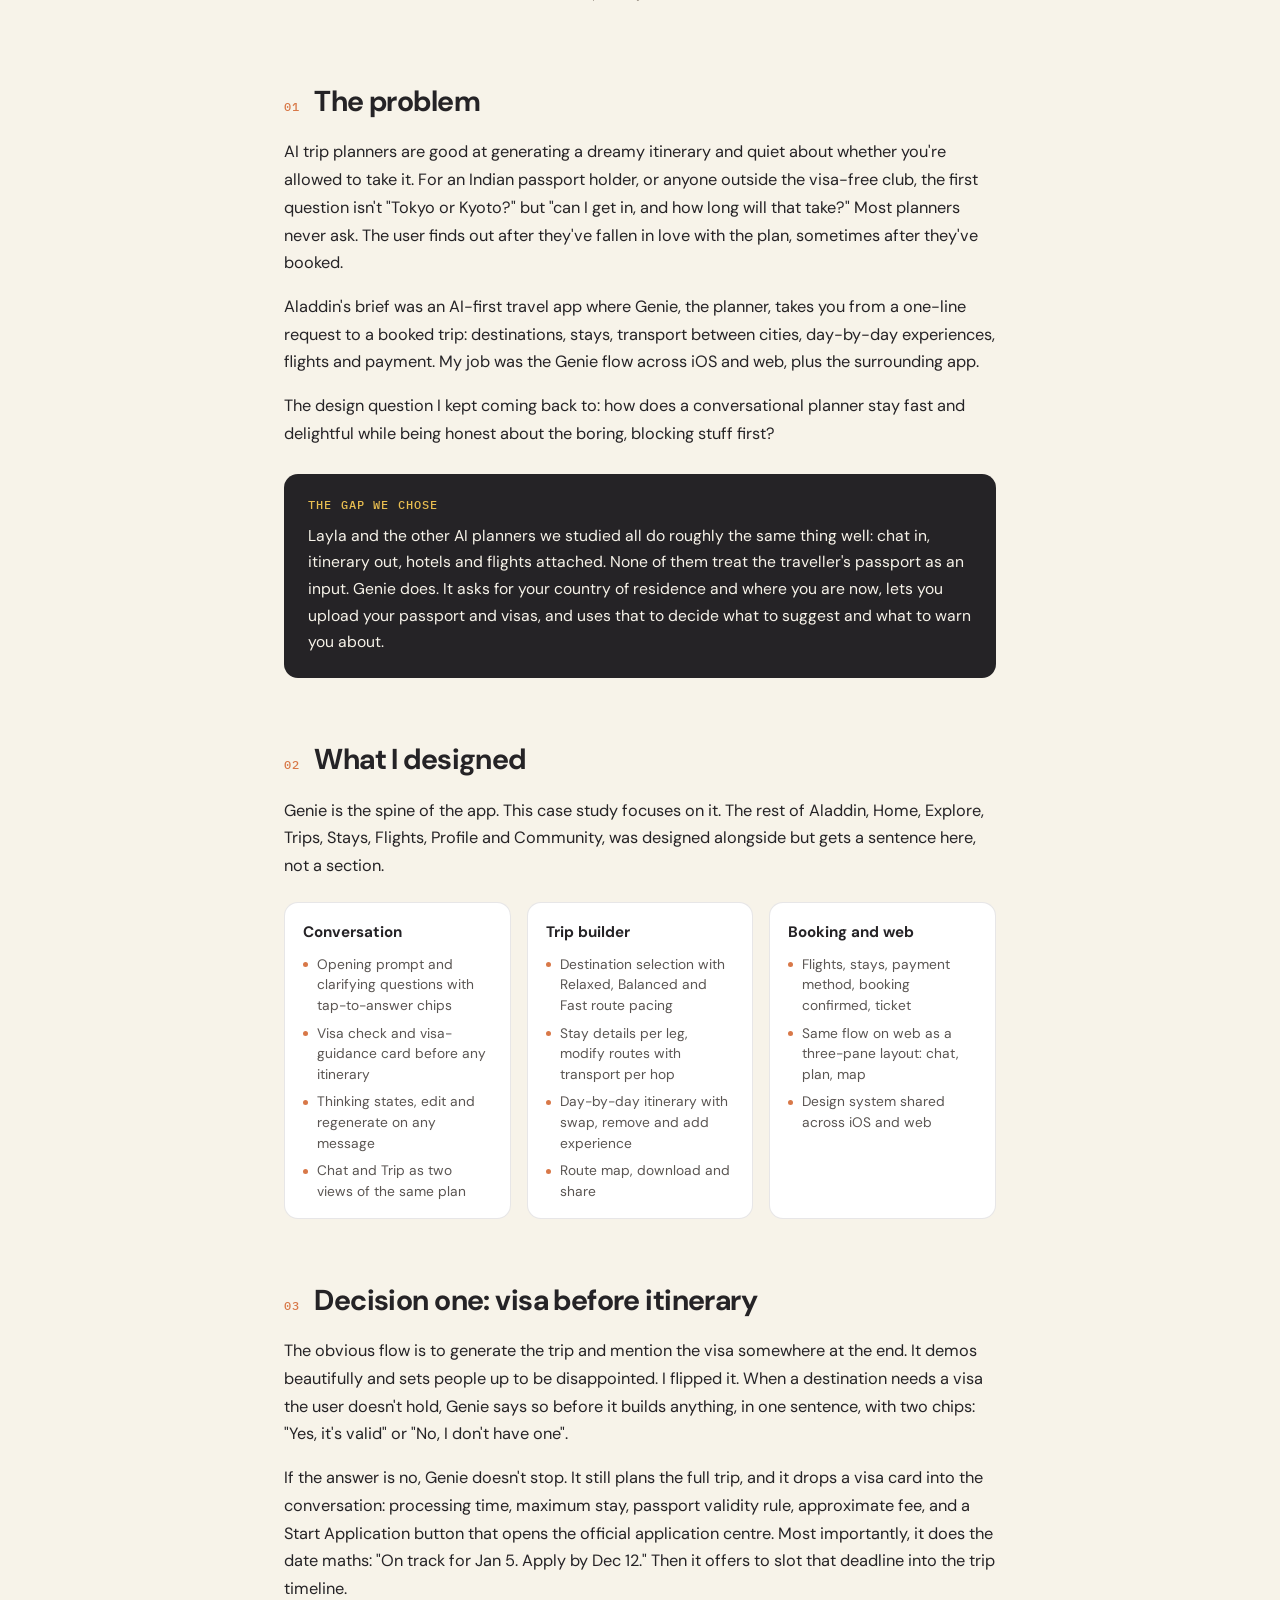
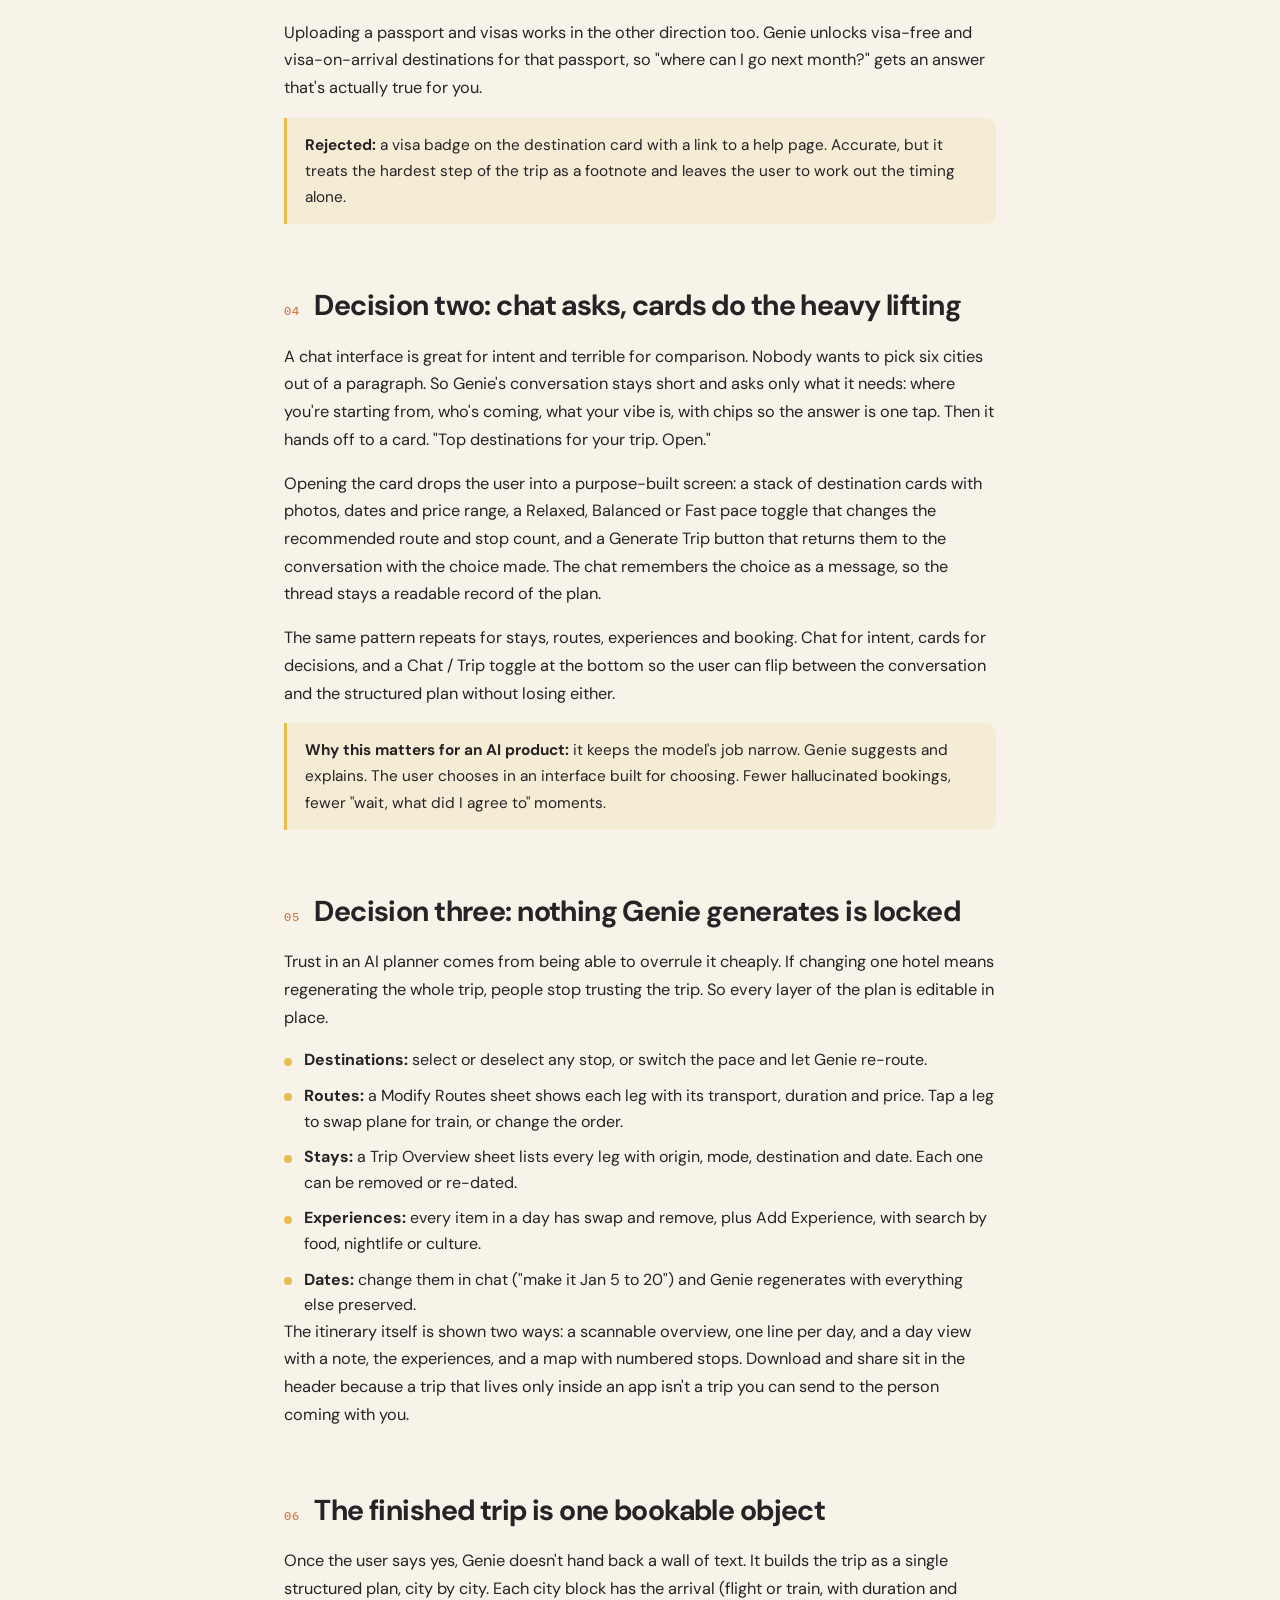
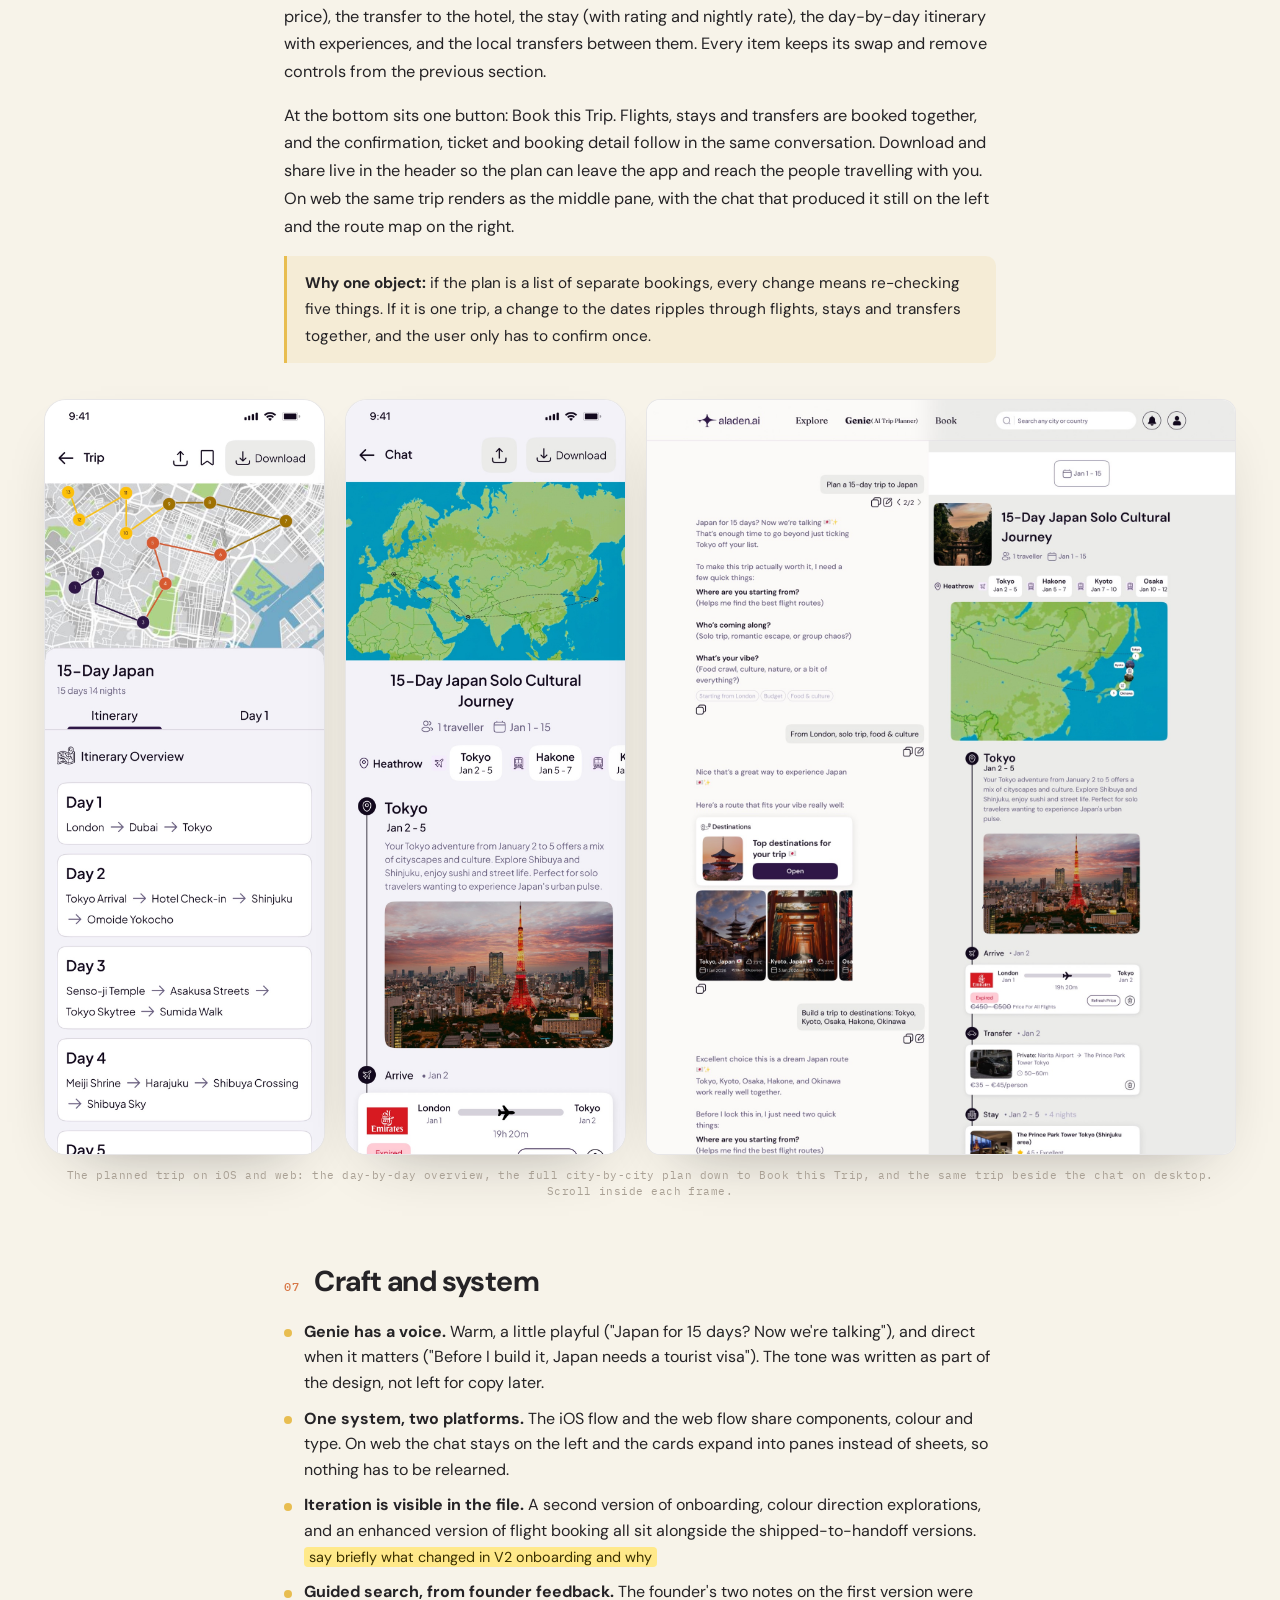
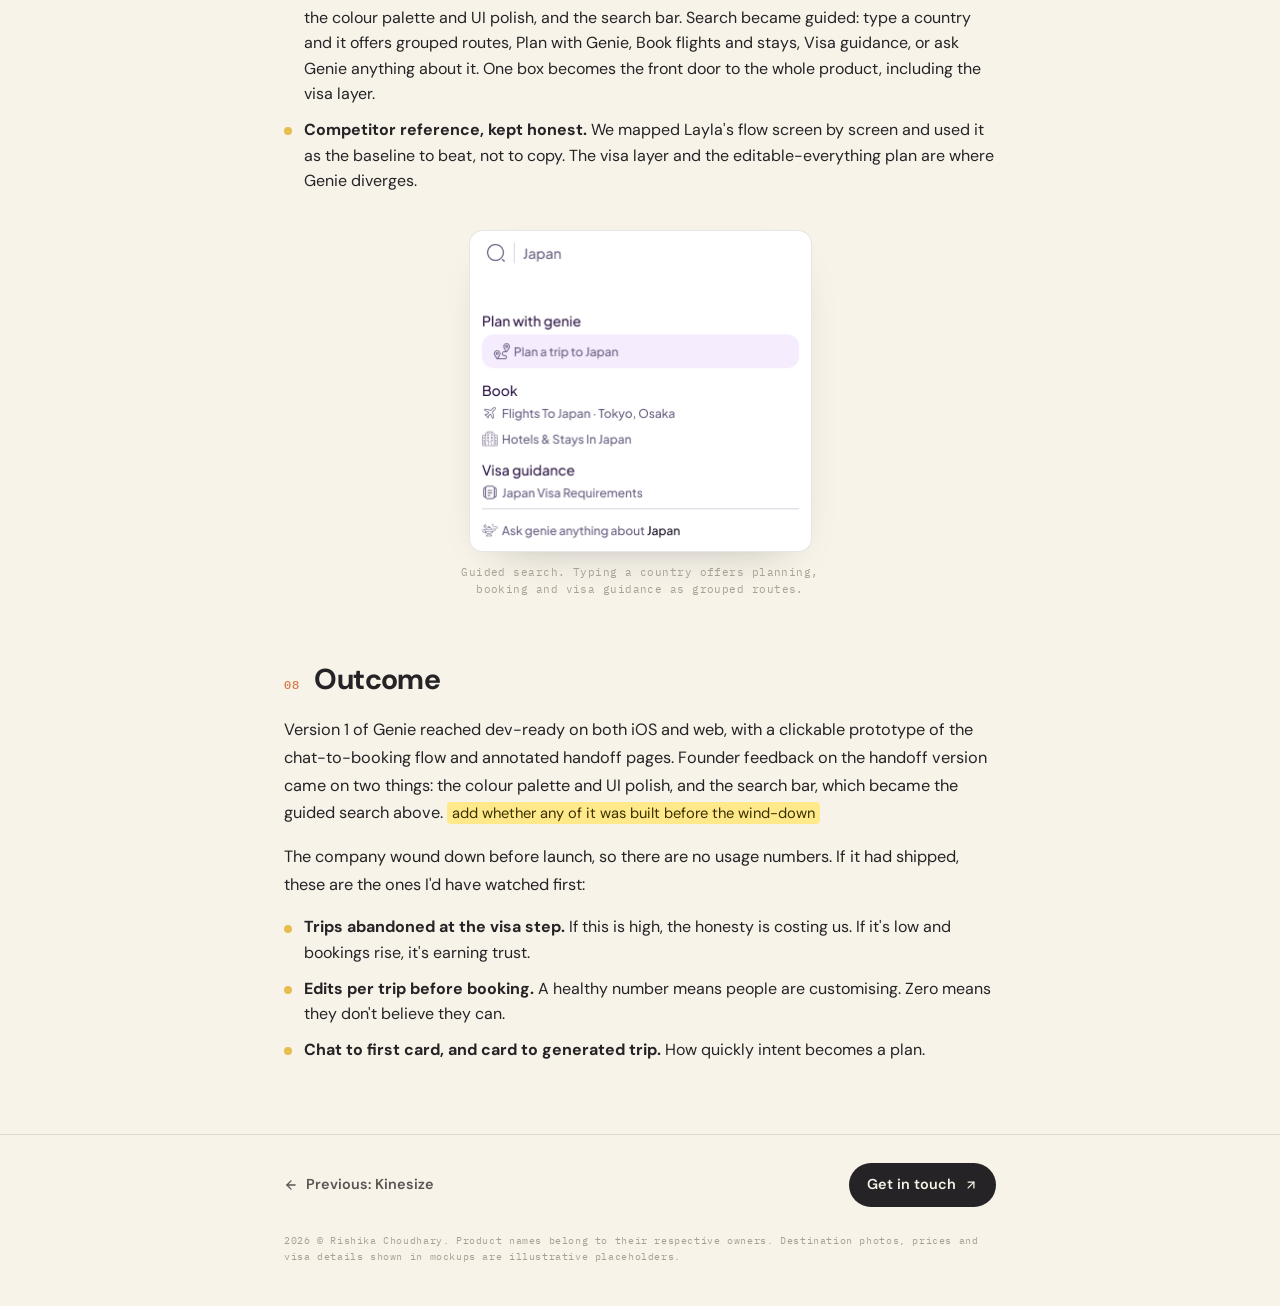
==== commit 0b98fdee: "Remove 'what I'd do next' sections; Kinesize client is a UK-based client via Hire My Idea Co-Authore" ====
--- a/aladdin.html
+++ b/aladdin.html
@@ -212,12 +212,6 @@
           <li><strong>Trips abandoned at the visa step.</strong> If this is high, the honesty is costing us. If it's low and bookings rise, it's earning trust.</li>
           <li><strong>Edits per trip before booking.</strong> A healthy number means people are customising. Zero means they don't believe they can.</li>
           <li><strong>Chat to first card, and card to generated trip.</strong> How quickly intent becomes a plan.</li>
-        </ul>
-        <h3 class="cs-h3">What I'd do next</h3>
-        <ul class="cs-list">
-          <li>Test the visa conversation with five travellers who've been refused or delayed before. Their reaction to "apply by Dec 12" is the whole product.</li>
-          <li>Design the group case properly. "Who's coming along?" currently changes recommendations, not permissions. Shared trips with co-editing is the obvious next layer.</li>
-          <li>Make the visa card live: pull processing times from the application centres rather than a static estimate.</li>
         </ul>
       </div>
     </section>
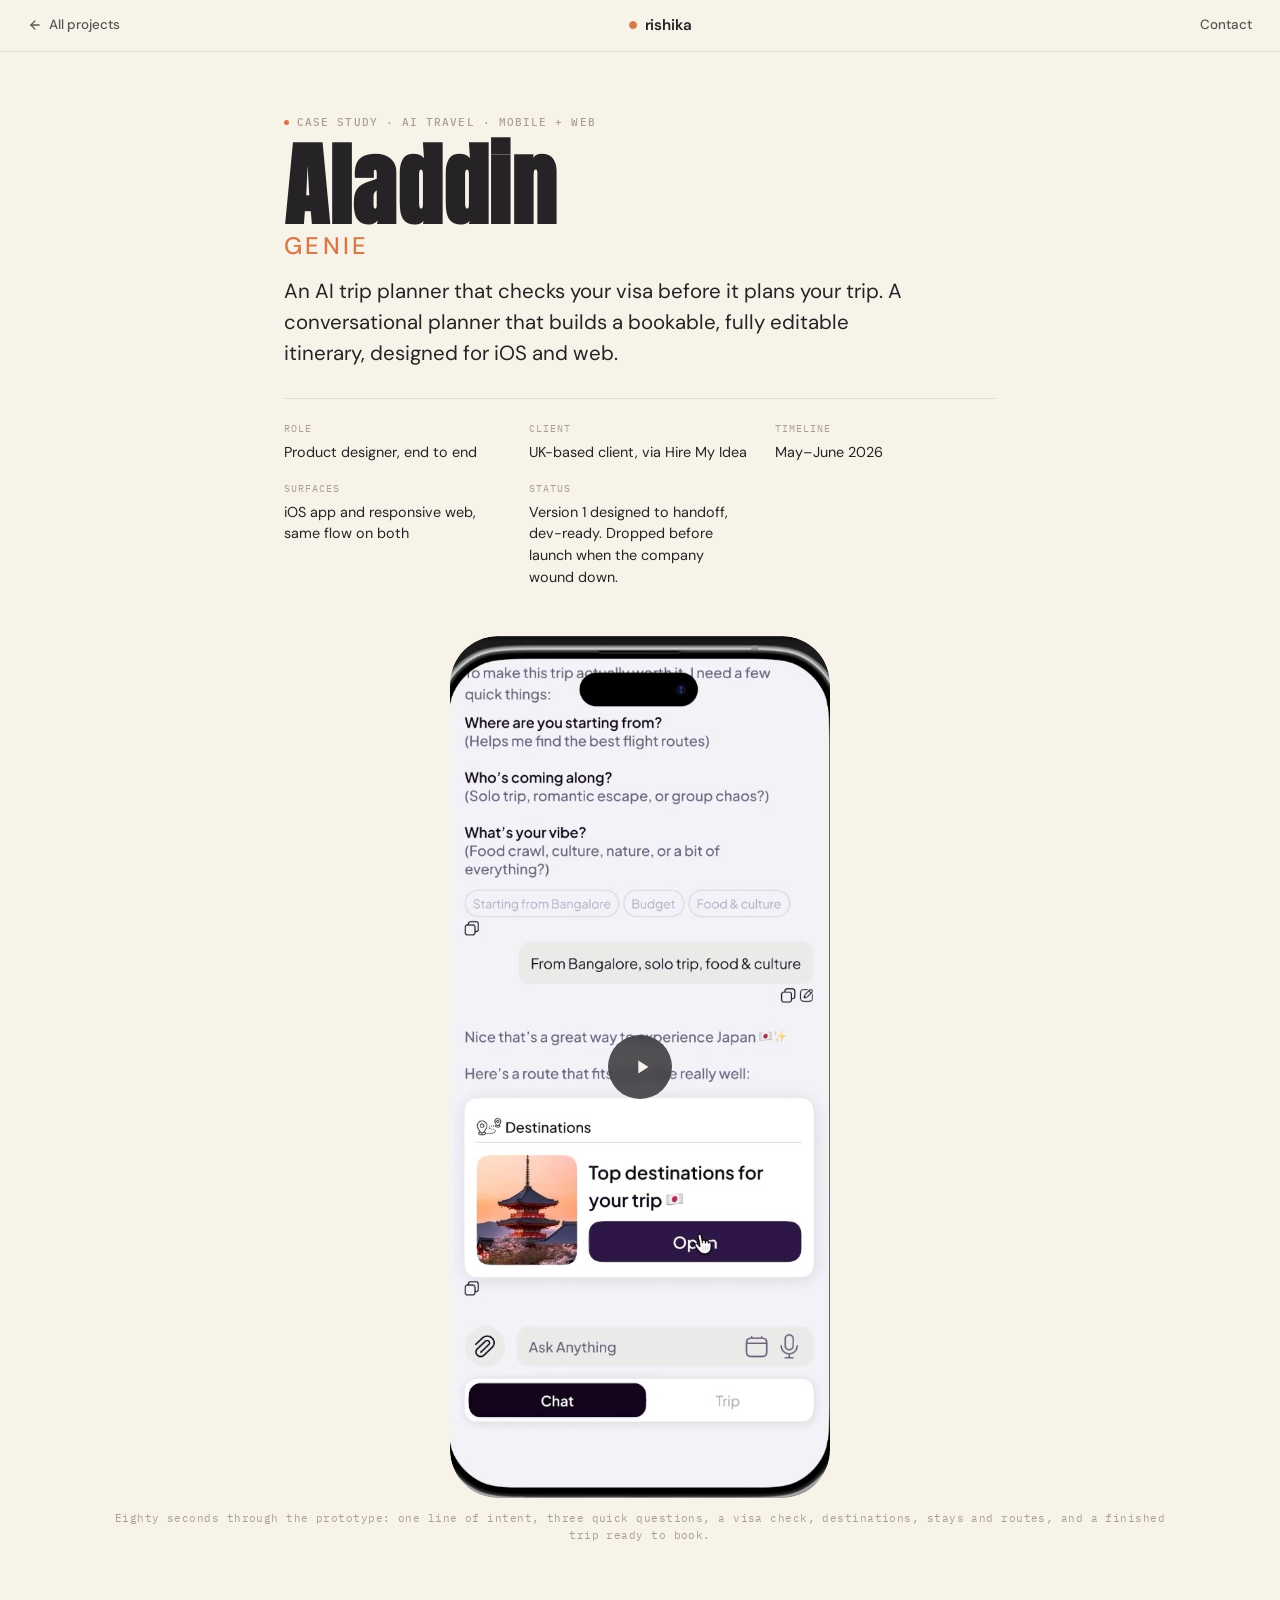
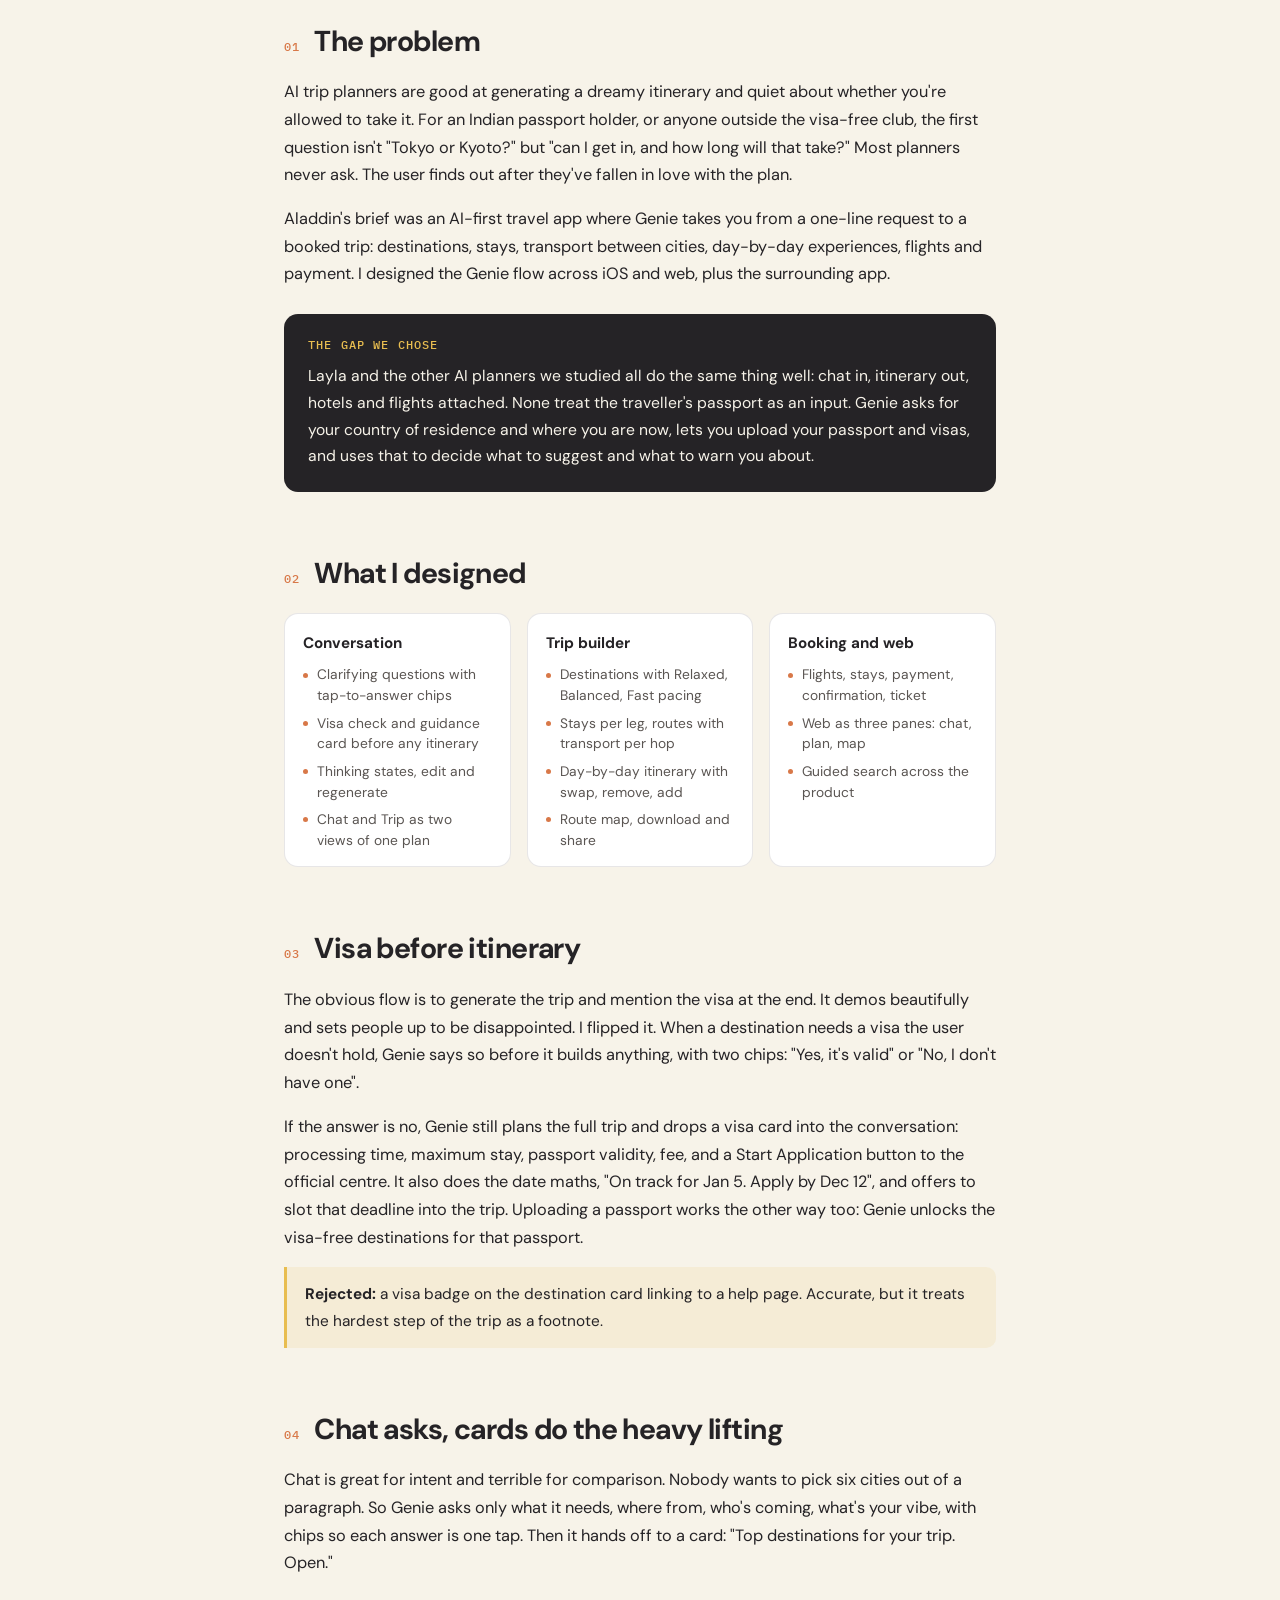
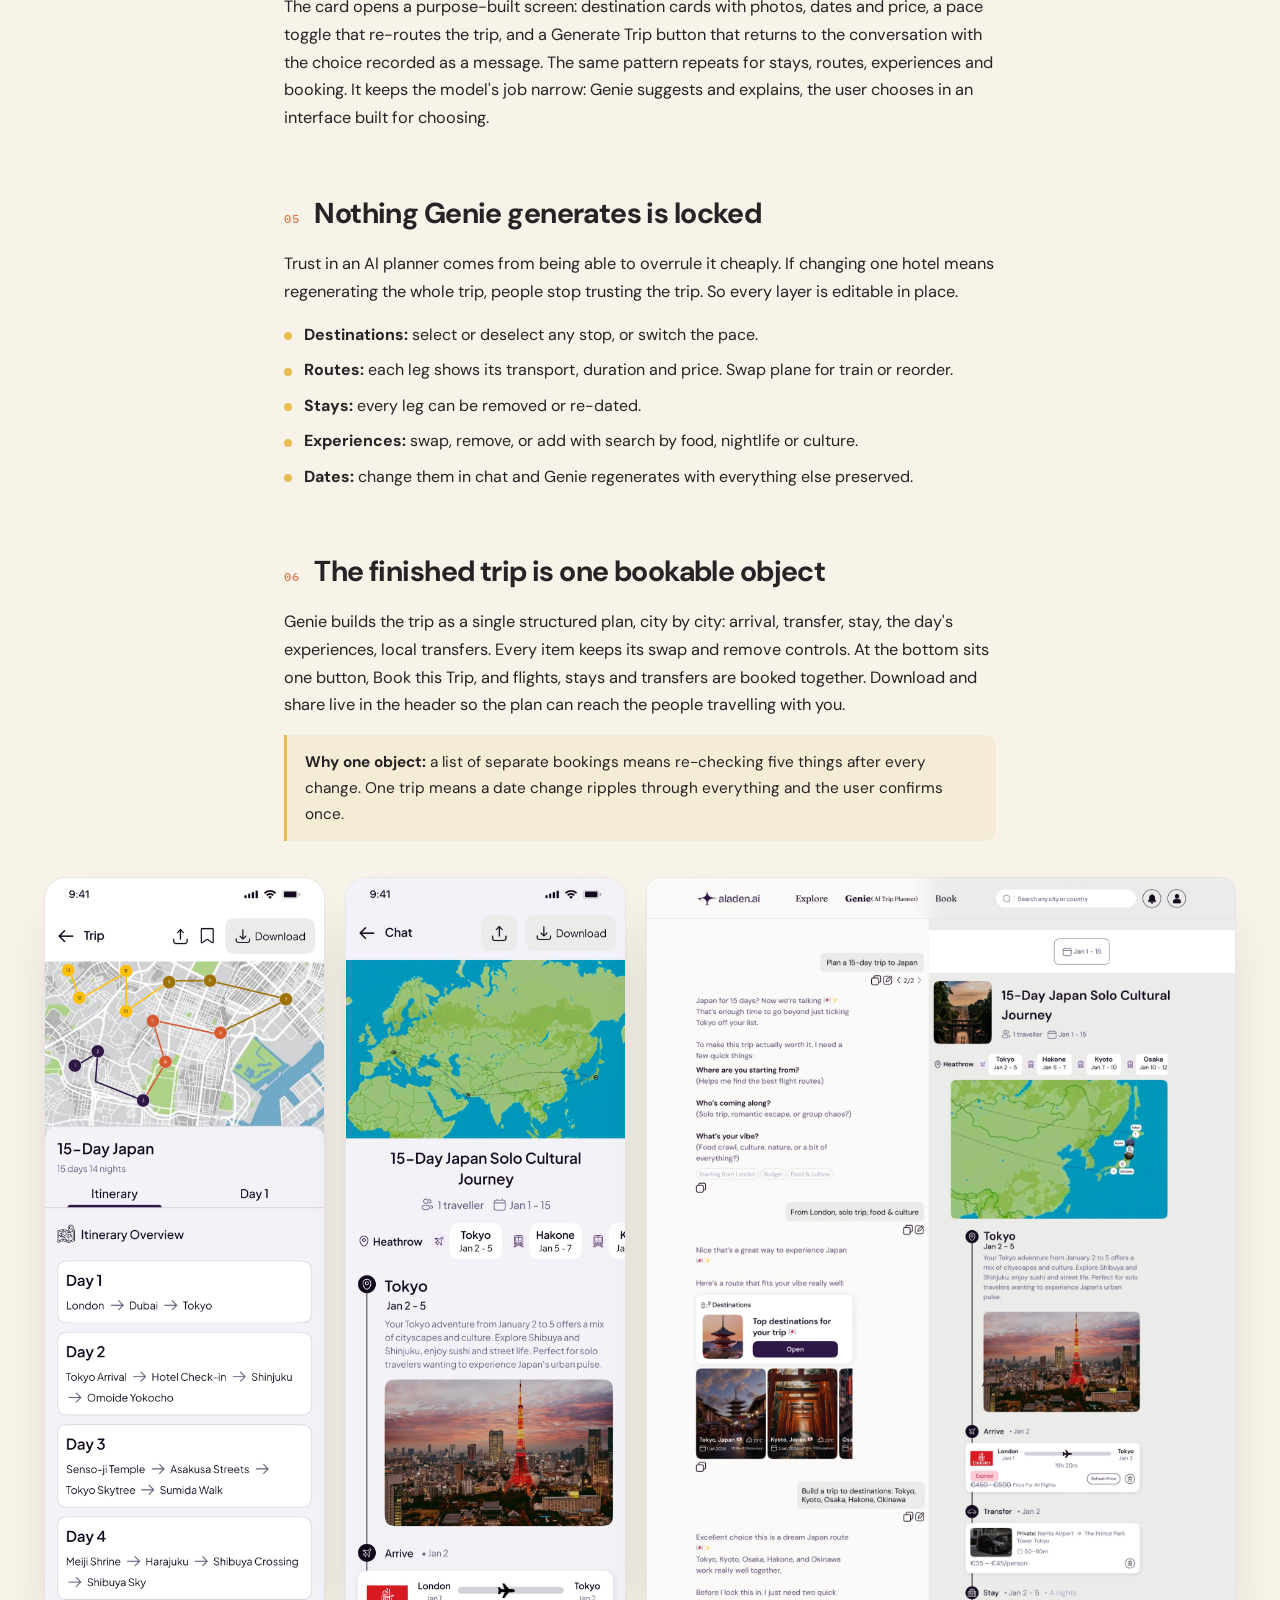
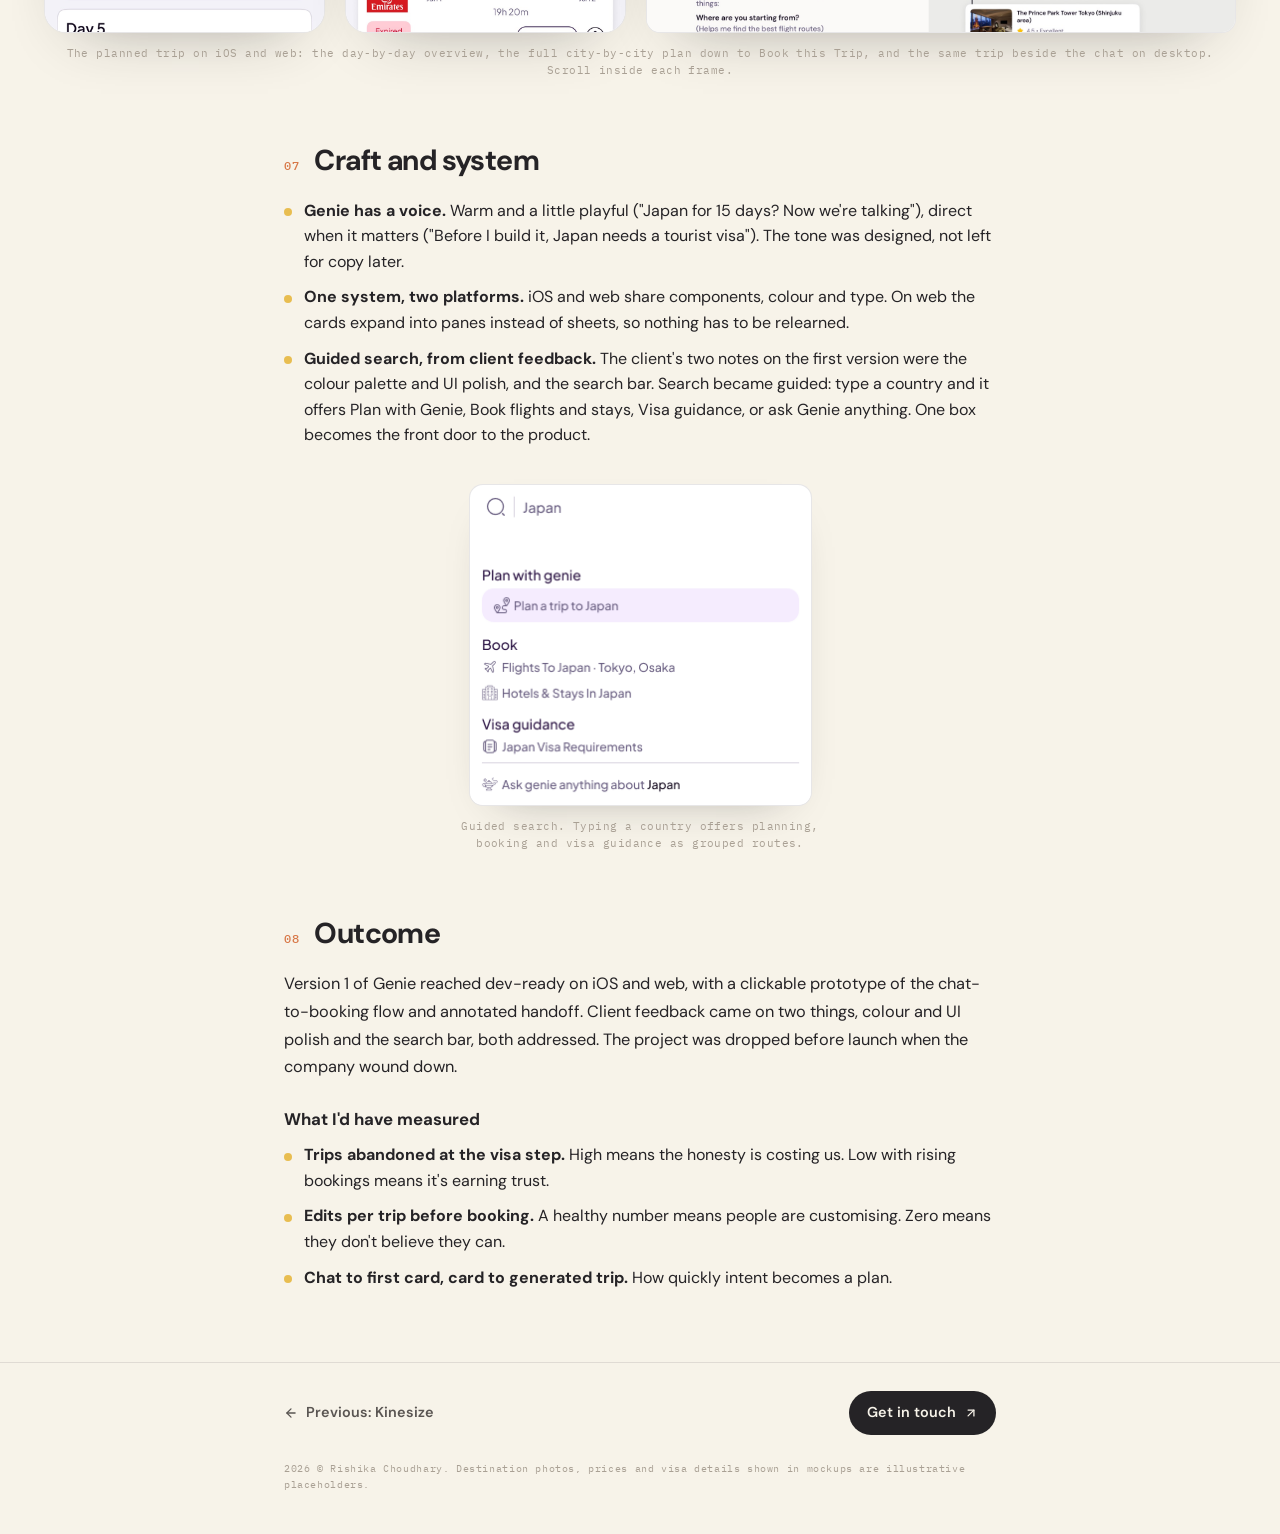
==== commit 2c2d92c8: "Aladdin: concise rewrite, client and timeline filled, draft banner removed Co-Authored-By: Claude Fa" ====
--- a/aladdin.html
+++ b/aladdin.html
@@ -33,11 +33,6 @@
     <a href="index.html#contact" class="cs-topbar-contact">Contact</a>
   </header>
 
-  <!-- DRAFT NOTE: delete this block before publishing -->
-  <div class="cs-draft-note" role="note">
-    <strong>Draft.</strong> Yellow highlights are details only you can confirm. Replace or remove each one, then delete this note.
-  </div>
-
   <main class="cs-main">
 
     <!-- ================= HERO ================= -->
@@ -51,12 +46,11 @@
         <p class="cs-lede">An AI trip planner that checks your visa before it plans your trip. A conversational planner that builds a bookable, fully editable itinerary, designed for iOS and web.</p>
 
         <dl class="cs-facts">
-          <div><dt>Role</dt><dd>Product designer, end to end: flows, conversation design, UI, design system, handoff</dd></div>
-          <div><dt>Client</dt><dd>Hire My Idea <mark class="todo">confirm wording</mark></dd></div>
-          <div><dt>Timeline</dt><dd><mark class="todo">from Figma version history</mark></dd></div>
-          <div><dt>Team</dt><dd><mark class="todo">e.g. founder, 2 developers, me</mark></dd></div>
+          <div><dt>Role</dt><dd>Product designer, end to end</dd></div>
+          <div><dt>Client</dt><dd>UK-based client, via Hire My Idea</dd></div>
+          <div><dt>Timeline</dt><dd>May–June 2026</dd></div>
           <div><dt>Surfaces</dt><dd>iOS app and responsive web, same flow on both</dd></div>
-          <div><dt>Status</dt><dd>Version 1 designed to handoff, dev-ready. The company wound down before launch.</dd></div>
+          <div><dt>Status</dt><dd>Version 1 designed to handoff, dev-ready. Dropped before launch when the company wound down.</dd></div>
         </dl>
       </div>
 
@@ -71,17 +65,16 @@
       </figure>
     </section>
 
-    <!-- ================= CONTEXT ================= -->
+    <!-- ================= PROBLEM ================= -->
     <section class="cs-section" id="problem">
       <div class="cs-wrap">
         <h2 class="cs-h2"><span class="cs-num">01</span>The problem</h2>
-        <p>AI trip planners are good at generating a dreamy itinerary and quiet about whether you're allowed to take it. For an Indian passport holder, or anyone outside the visa-free club, the first question isn't "Tokyo or Kyoto?" but "can I get in, and how long will that take?" Most planners never ask. The user finds out after they've fallen in love with the plan, sometimes after they've booked.</p>
-        <p>Aladdin's brief was an AI-first travel app where Genie, the planner, takes you from a one-line request to a booked trip: destinations, stays, transport between cities, day-by-day experiences, flights and payment. My job was the Genie flow across iOS and web, plus the surrounding app.</p>
-        <p>The design question I kept coming back to: how does a conversational planner stay fast and delightful while being honest about the boring, blocking stuff first?</p>
+        <p>AI trip planners are good at generating a dreamy itinerary and quiet about whether you're allowed to take it. For an Indian passport holder, or anyone outside the visa-free club, the first question isn't "Tokyo or Kyoto?" but "can I get in, and how long will that take?" Most planners never ask. The user finds out after they've fallen in love with the plan.</p>
+        <p>Aladdin's brief was an AI-first travel app where Genie takes you from a one-line request to a booked trip: destinations, stays, transport between cities, day-by-day experiences, flights and payment. I designed the Genie flow across iOS and web, plus the surrounding app.</p>
 
         <aside class="cs-callout">
           <h3>The gap we chose</h3>
-          <p>Layla and the other AI planners we studied all do roughly the same thing well: chat in, itinerary out, hotels and flights attached. None of them treat the traveller's passport as an input. Genie does. It asks for your country of residence and where you are now, lets you upload your passport and visas, and uses that to decide what to suggest and what to warn you about.</p>
+          <p>Layla and the other AI planners we studied all do the same thing well: chat in, itinerary out, hotels and flights attached. None treat the traveller's passport as an input. Genie asks for your country of residence and where you are now, lets you upload your passport and visas, and uses that to decide what to suggest and what to warn you about.</p>
         </aside>
       </div>
     </section>
@@ -90,32 +83,31 @@
     <section class="cs-section" id="designed">
       <div class="cs-wrap">
         <h2 class="cs-h2"><span class="cs-num">02</span>What I designed</h2>
-        <p>Genie is the spine of the app. This case study focuses on it. The rest of Aladdin, Home, Explore, Trips, Stays, Flights, Profile and Community, was designed alongside but gets a sentence here, not a section.</p>
         <div class="cs-grid-3">
           <div class="cs-card">
             <h3>Conversation</h3>
             <ul>
-              <li>Opening prompt and clarifying questions with tap-to-answer chips</li>
-              <li>Visa check and visa-guidance card before any itinerary</li>
-              <li>Thinking states, edit and regenerate on any message</li>
-              <li>Chat and Trip as two views of the same plan</li>
+              <li>Clarifying questions with tap-to-answer chips</li>
+              <li>Visa check and guidance card before any itinerary</li>
+              <li>Thinking states, edit and regenerate</li>
+              <li>Chat and Trip as two views of one plan</li>
             </ul>
           </div>
           <div class="cs-card">
             <h3>Trip builder</h3>
             <ul>
-              <li>Destination selection with Relaxed, Balanced and Fast route pacing</li>
-              <li>Stay details per leg, modify routes with transport per hop</li>
-              <li>Day-by-day itinerary with swap, remove and add experience</li>
+              <li>Destinations with Relaxed, Balanced, Fast pacing</li>
+              <li>Stays per leg, routes with transport per hop</li>
+              <li>Day-by-day itinerary with swap, remove, add</li>
               <li>Route map, download and share</li>
             </ul>
           </div>
           <div class="cs-card">
             <h3>Booking and web</h3>
             <ul>
-              <li>Flights, stays, payment method, booking confirmed, ticket</li>
-              <li>Same flow on web as a three-pane layout: chat, plan, map</li>
-              <li>Design system shared across iOS and web</li>
+              <li>Flights, stays, payment, confirmation, ticket</li>
+              <li>Web as three panes: chat, plan, map</li>
+              <li>Guided search across the product</li>
             </ul>
           </div>
         </div>
@@ -125,38 +117,34 @@
     <!-- ================= DECISION 1 ================= -->
     <section class="cs-section" id="decision-1">
       <div class="cs-wrap">
-        <h2 class="cs-h2"><span class="cs-num">03</span>Decision one: visa before itinerary</h2>
-        <p>The obvious flow is to generate the trip and mention the visa somewhere at the end. It demos beautifully and sets people up to be disappointed. I flipped it. When a destination needs a visa the user doesn't hold, Genie says so before it builds anything, in one sentence, with two chips: "Yes, it's valid" or "No, I don't have one".</p>
-        <p>If the answer is no, Genie doesn't stop. It still plans the full trip, and it drops a visa card into the conversation: processing time, maximum stay, passport validity rule, approximate fee, and a Start Application button that opens the official application centre. Most importantly, it does the date maths: "On track for Jan 5. Apply by Dec 12." Then it offers to slot that deadline into the trip timeline.</p>
-        <p>Uploading a passport and visas works in the other direction too. Genie unlocks visa-free and visa-on-arrival destinations for that passport, so "where can I go next month?" gets an answer that's actually true for you.</p>
-        <p class="cs-alt"><strong>Rejected:</strong> a visa badge on the destination card with a link to a help page. Accurate, but it treats the hardest step of the trip as a footnote and leaves the user to work out the timing alone.</p>
+        <h2 class="cs-h2"><span class="cs-num">03</span>Visa before itinerary</h2>
+        <p>The obvious flow is to generate the trip and mention the visa at the end. It demos beautifully and sets people up to be disappointed. I flipped it. When a destination needs a visa the user doesn't hold, Genie says so before it builds anything, with two chips: "Yes, it's valid" or "No, I don't have one".</p>
+        <p>If the answer is no, Genie still plans the full trip and drops a visa card into the conversation: processing time, maximum stay, passport validity, fee, and a Start Application button to the official centre. It also does the date maths, "On track for Jan 5. Apply by Dec 12", and offers to slot that deadline into the trip. Uploading a passport works the other way too: Genie unlocks the visa-free destinations for that passport.</p>
+        <p class="cs-alt"><strong>Rejected:</strong> a visa badge on the destination card linking to a help page. Accurate, but it treats the hardest step of the trip as a footnote.</p>
       </div>
     </section>
 
     <!-- ================= DECISION 2 ================= -->
     <section class="cs-section" id="decision-2">
       <div class="cs-wrap">
-        <h2 class="cs-h2"><span class="cs-num">04</span>Decision two: chat asks, cards do the heavy lifting</h2>
-        <p>A chat interface is great for intent and terrible for comparison. Nobody wants to pick six cities out of a paragraph. So Genie's conversation stays short and asks only what it needs: where you're starting from, who's coming, what your vibe is, with chips so the answer is one tap. Then it hands off to a card. "Top destinations for your trip. Open."</p>
-        <p>Opening the card drops the user into a purpose-built screen: a stack of destination cards with photos, dates and price range, a Relaxed, Balanced or Fast pace toggle that changes the recommended route and stop count, and a Generate Trip button that returns them to the conversation with the choice made. The chat remembers the choice as a message, so the thread stays a readable record of the plan.</p>
-        <p>The same pattern repeats for stays, routes, experiences and booking. Chat for intent, cards for decisions, and a Chat / Trip toggle at the bottom so the user can flip between the conversation and the structured plan without losing either.</p>
-        <p class="cs-alt"><strong>Why this matters for an AI product:</strong> it keeps the model's job narrow. Genie suggests and explains. The user chooses in an interface built for choosing. Fewer hallucinated bookings, fewer "wait, what did I agree to" moments.</p>
+        <h2 class="cs-h2"><span class="cs-num">04</span>Chat asks, cards do the heavy lifting</h2>
+        <p>Chat is great for intent and terrible for comparison. Nobody wants to pick six cities out of a paragraph. So Genie asks only what it needs, where from, who's coming, what's your vibe, with chips so each answer is one tap. Then it hands off to a card: "Top destinations for your trip. Open."</p>
+        <p>The card opens a purpose-built screen: destination cards with photos, dates and price, a pace toggle that re-routes the trip, and a Generate Trip button that returns to the conversation with the choice recorded as a message. The same pattern repeats for stays, routes, experiences and booking. It keeps the model's job narrow: Genie suggests and explains, the user chooses in an interface built for choosing.</p>
       </div>
     </section>
 
     <!-- ================= DECISION 3 ================= -->
     <section class="cs-section" id="decision-3">
       <div class="cs-wrap">
-        <h2 class="cs-h2"><span class="cs-num">05</span>Decision three: nothing Genie generates is locked</h2>
-        <p>Trust in an AI planner comes from being able to overrule it cheaply. If changing one hotel means regenerating the whole trip, people stop trusting the trip. So every layer of the plan is editable in place.</p>
+        <h2 class="cs-h2"><span class="cs-num">05</span>Nothing Genie generates is locked</h2>
+        <p>Trust in an AI planner comes from being able to overrule it cheaply. If changing one hotel means regenerating the whole trip, people stop trusting the trip. So every layer is editable in place.</p>
         <ul class="cs-list">
-          <li><strong>Destinations:</strong> select or deselect any stop, or switch the pace and let Genie re-route.</li>
-          <li><strong>Routes:</strong> a Modify Routes sheet shows each leg with its transport, duration and price. Tap a leg to swap plane for train, or change the order.</li>
-          <li><strong>Stays:</strong> a Trip Overview sheet lists every leg with origin, mode, destination and date. Each one can be removed or re-dated.</li>
-          <li><strong>Experiences:</strong> every item in a day has swap and remove, plus Add Experience, with search by food, nightlife or culture.</li>
-          <li><strong>Dates:</strong> change them in chat ("make it Jan 5 to 20") and Genie regenerates with everything else preserved.</li>
+          <li><strong>Destinations:</strong> select or deselect any stop, or switch the pace.</li>
+          <li><strong>Routes:</strong> each leg shows its transport, duration and price. Swap plane for train or reorder.</li>
+          <li><strong>Stays:</strong> every leg can be removed or re-dated.</li>
+          <li><strong>Experiences:</strong> swap, remove, or add with search by food, nightlife or culture.</li>
+          <li><strong>Dates:</strong> change them in chat and Genie regenerates with everything else preserved.</li>
         </ul>
-        <p>The itinerary itself is shown two ways: a scannable overview, one line per day, and a day view with a note, the experiences, and a map with numbered stops. Download and share sit in the header because a trip that lives only inside an app isn't a trip you can send to the person coming with you.</p>
       </div>
     </section>
 
@@ -164,9 +152,8 @@
     <section class="cs-section" id="trip">
       <div class="cs-wrap">
         <h2 class="cs-h2"><span class="cs-num">06</span>The finished trip is one bookable object</h2>
-        <p>Once the user says yes, Genie doesn't hand back a wall of text. It builds the trip as a single structured plan, city by city. Each city block has the arrival (flight or train, with duration and price), the transfer to the hotel, the stay (with rating and nightly rate), the day-by-day itinerary with experiences, and the local transfers between them. Every item keeps its swap and remove controls from the previous section.</p>
-        <p>At the bottom sits one button: Book this Trip. Flights, stays and transfers are booked together, and the confirmation, ticket and booking detail follow in the same conversation. Download and share live in the header so the plan can leave the app and reach the people travelling with you. On web the same trip renders as the middle pane, with the chat that produced it still on the left and the route map on the right.</p>
-        <p class="cs-alt"><strong>Why one object:</strong> if the plan is a list of separate bookings, every change means re-checking five things. If it is one trip, a change to the dates ripples through flights, stays and transfers together, and the user only has to confirm once.</p>
+        <p>Genie builds the trip as a single structured plan, city by city: arrival, transfer, stay, the day's experiences, local transfers. Every item keeps its swap and remove controls. At the bottom sits one button, Book this Trip, and flights, stays and transfers are booked together. Download and share live in the header so the plan can reach the people travelling with you.</p>
+        <p class="cs-alt"><strong>Why one object:</strong> a list of separate bookings means re-checking five things after every change. One trip means a date change ripples through everything and the user confirms once.</p>
       </div>
       <figure class="cs-figure cs-figure--wide">
         <div class="cs-trip cs-trip--3">
@@ -189,15 +176,13 @@
       <div class="cs-wrap">
         <h2 class="cs-h2"><span class="cs-num">07</span>Craft and system</h2>
         <ul class="cs-list">
-          <li><strong>Genie has a voice.</strong> Warm, a little playful ("Japan for 15 days? Now we're talking"), and direct when it matters ("Before I build it, Japan needs a tourist visa"). The tone was written as part of the design, not left for copy later.</li>
-          <li><strong>One system, two platforms.</strong> The iOS flow and the web flow share components, colour and type. On web the chat stays on the left and the cards expand into panes instead of sheets, so nothing has to be relearned.</li>
-          <li><strong>Iteration is visible in the file.</strong> A second version of onboarding, colour direction explorations, and an enhanced version of flight booking all sit alongside the shipped-to-handoff versions. <mark class="todo">say briefly what changed in V2 onboarding and why</mark></li>
-          <li><strong>Guided search, from founder feedback.</strong> The founder's two notes on the first version were the colour palette and UI polish, and the search bar. Search became guided: type a country and it offers grouped routes, Plan with Genie, Book flights and stays, Visa guidance, or ask Genie anything about it. One box becomes the front door to the whole product, including the visa layer.</li>
-          <li><strong>Competitor reference, kept honest.</strong> We mapped Layla's flow screen by screen and used it as the baseline to beat, not to copy. The visa layer and the editable-everything plan are where Genie diverges.</li>
+          <li><strong>Genie has a voice.</strong> Warm and a little playful ("Japan for 15 days? Now we're talking"), direct when it matters ("Before I build it, Japan needs a tourist visa"). The tone was designed, not left for copy later.</li>
+          <li><strong>One system, two platforms.</strong> iOS and web share components, colour and type. On web the cards expand into panes instead of sheets, so nothing has to be relearned.</li>
+          <li><strong>Guided search, from client feedback.</strong> The client's two notes on the first version were the colour palette and UI polish, and the search bar. Search became guided: type a country and it offers Plan with Genie, Book flights and stays, Visa guidance, or ask Genie anything. One box becomes the front door to the product.</li>
         </ul>
       </div>
       <figure class="cs-figure cs-figure--small">
-        <img src="work/aladdin/guided-search.png" alt="Guided search dropdown after typing Japan: Plan with Genie, Book with flights to Japan and hotels and stays in Japan, Visa guidance with Japan visa requirements, and Ask Genie anything about Japan" loading="lazy" />
+        <img src="work/aladdin/guided-search.png" alt="Guided search dropdown after typing Japan: Plan with Genie, Book with flights and hotels in Japan, Visa guidance with Japan visa requirements, and Ask Genie anything about Japan" loading="lazy" />
         <figcaption>Guided search. Typing a country offers planning, booking and visa guidance as grouped routes.</figcaption>
       </figure>
     </section>
@@ -206,12 +191,12 @@
     <section class="cs-section" id="outcome">
       <div class="cs-wrap">
         <h2 class="cs-h2"><span class="cs-num">08</span>Outcome</h2>
-        <p>Version 1 of Genie reached dev-ready on both iOS and web, with a clickable prototype of the chat-to-booking flow and annotated handoff pages. Founder feedback on the handoff version came on two things: the colour palette and UI polish, and the search bar, which became the guided search above. <mark class="todo">add whether any of it was built before the wind-down</mark></p>
-        <p>The company wound down before launch, so there are no usage numbers. If it had shipped, these are the ones I'd have watched first:</p>
+        <p>Version 1 of Genie reached dev-ready on iOS and web, with a clickable prototype of the chat-to-booking flow and annotated handoff. Client feedback came on two things, colour and UI polish and the search bar, both addressed. The project was dropped before launch when the company wound down.</p>
+        <h3 class="cs-h3">What I'd have measured</h3>
         <ul class="cs-list">
-          <li><strong>Trips abandoned at the visa step.</strong> If this is high, the honesty is costing us. If it's low and bookings rise, it's earning trust.</li>
+          <li><strong>Trips abandoned at the visa step.</strong> High means the honesty is costing us. Low with rising bookings means it's earning trust.</li>
           <li><strong>Edits per trip before booking.</strong> A healthy number means people are customising. Zero means they don't believe they can.</li>
-          <li><strong>Chat to first card, and card to generated trip.</strong> How quickly intent becomes a plan.</li>
+          <li><strong>Chat to first card, card to generated trip.</strong> How quickly intent becomes a plan.</li>
         </ul>
       </div>
     </section>
@@ -227,10 +212,11 @@
           <svg width="14" height="14" viewBox="0 0 24 24" fill="none" stroke="currentColor" stroke-width="2.2" stroke-linecap="round" stroke-linejoin="round" aria-hidden="true"><path d="M7 7h10v10"/><path d="M7 17 17 7"/></svg>
         </a>
       </div>
-      <p class="cs-copyright">2026 © Rishika Choudhary. Product names belong to their respective owners. Destination photos, prices and visa details shown in mockups are illustrative placeholders.</p>
+      <p class="cs-copyright">2026 © Rishika Choudhary. Destination photos, prices and visa details shown in mockups are illustrative placeholders.</p>
     </footer>
 
   </main>
+
   <script>
     (function(){
       var wrap=document.querySelector('.cs-video-wrap'); if(!wrap) return;
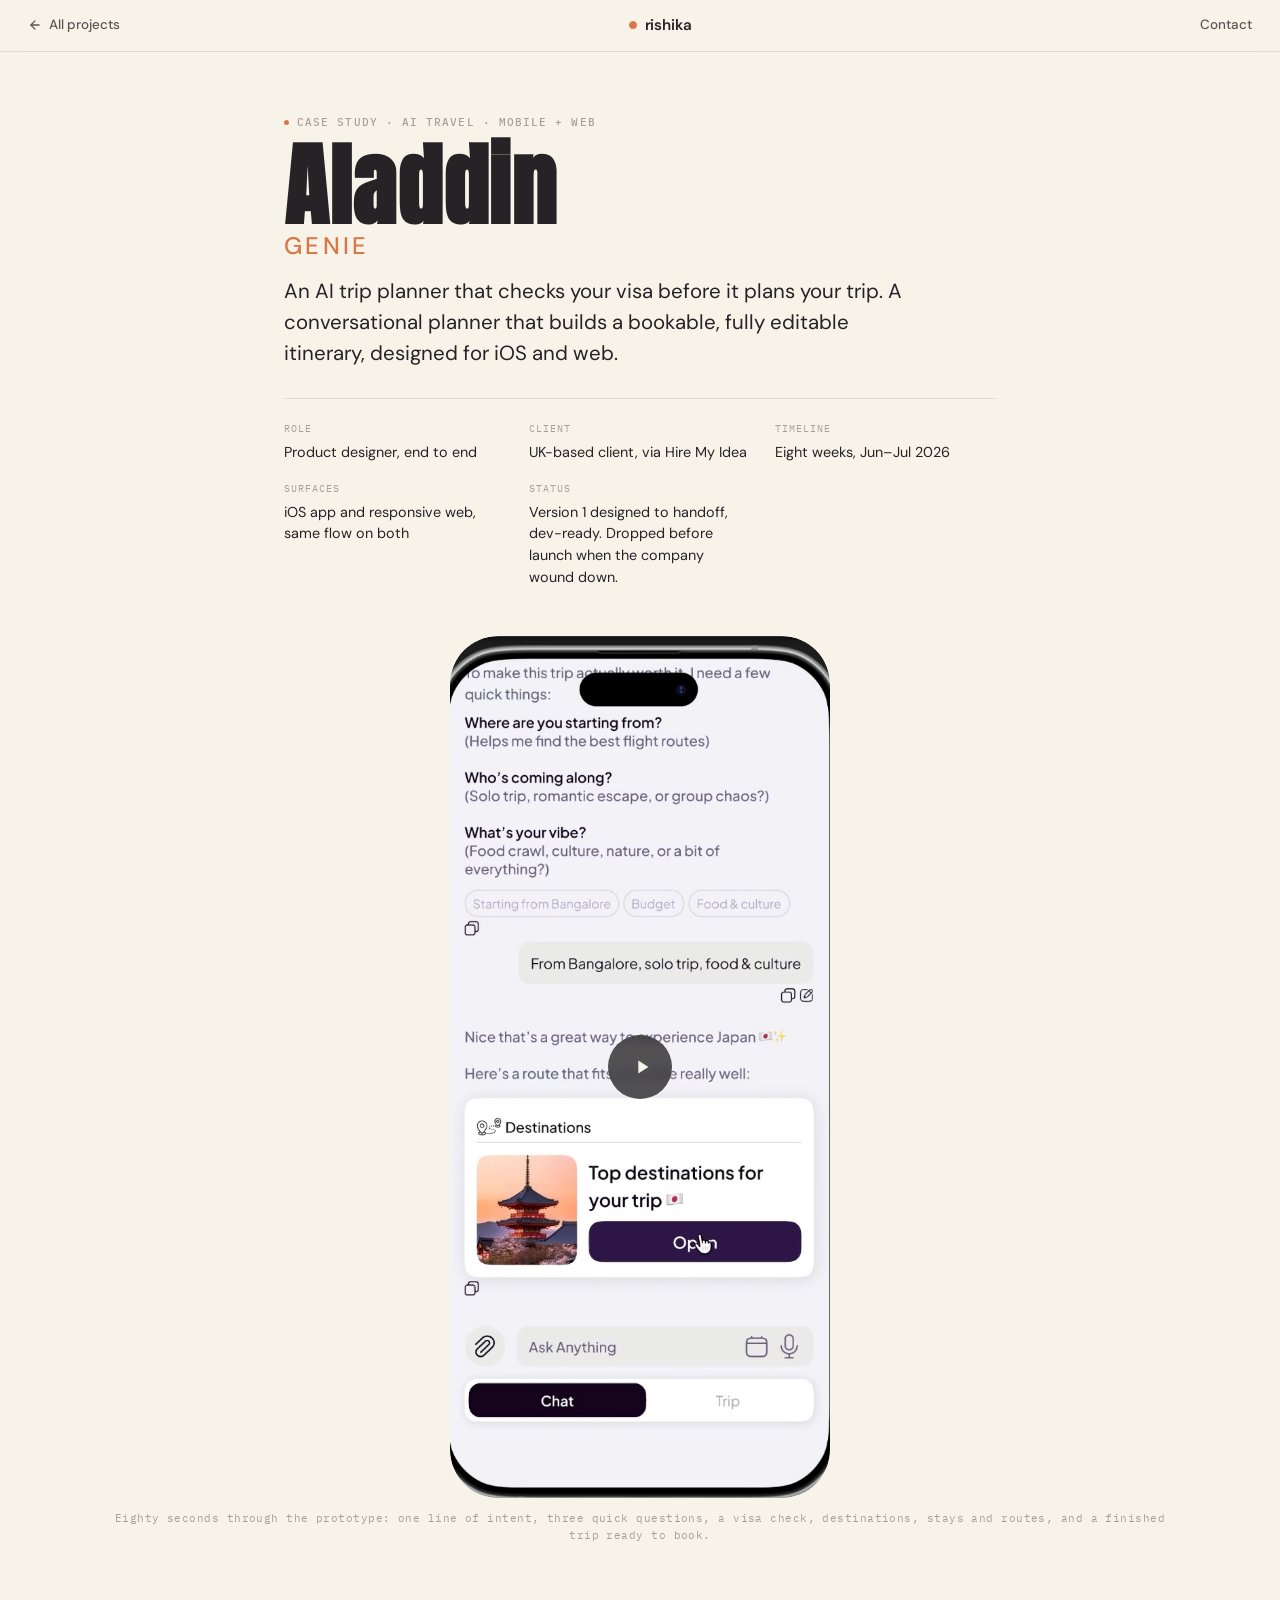
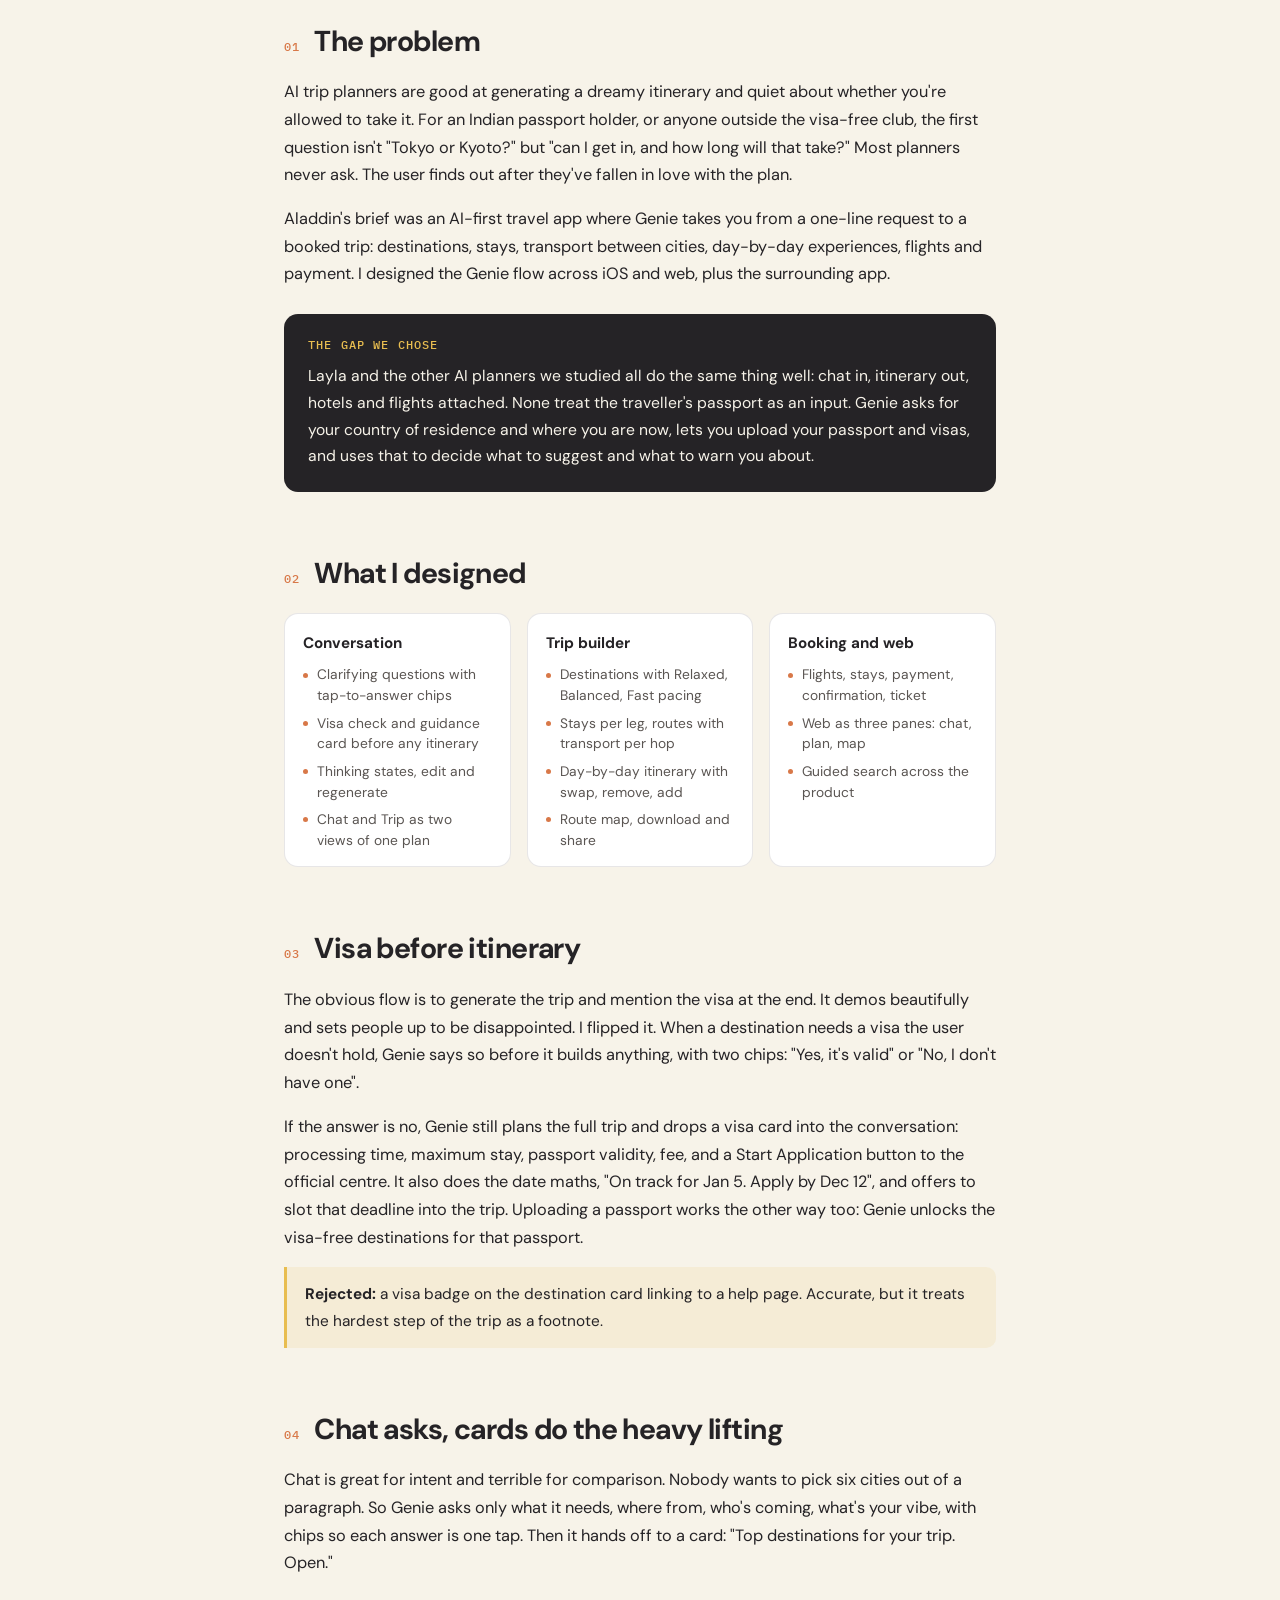
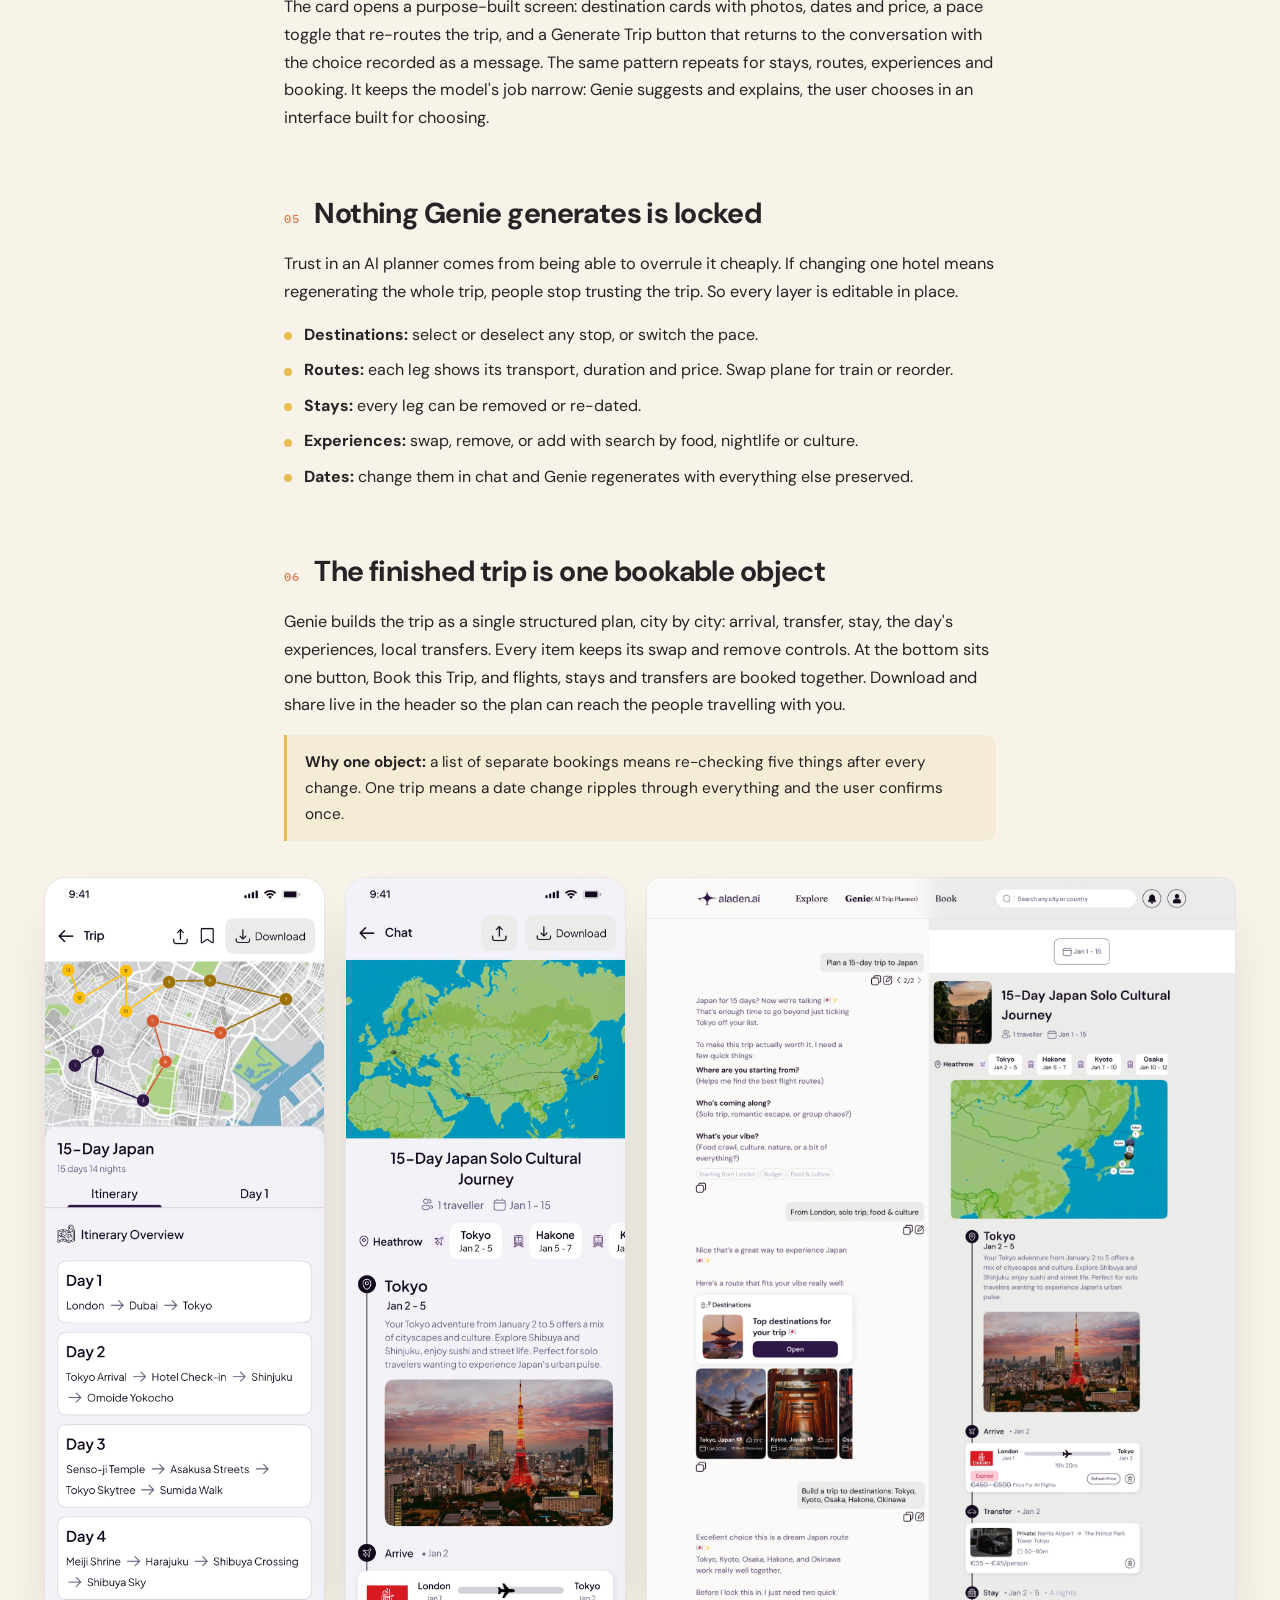
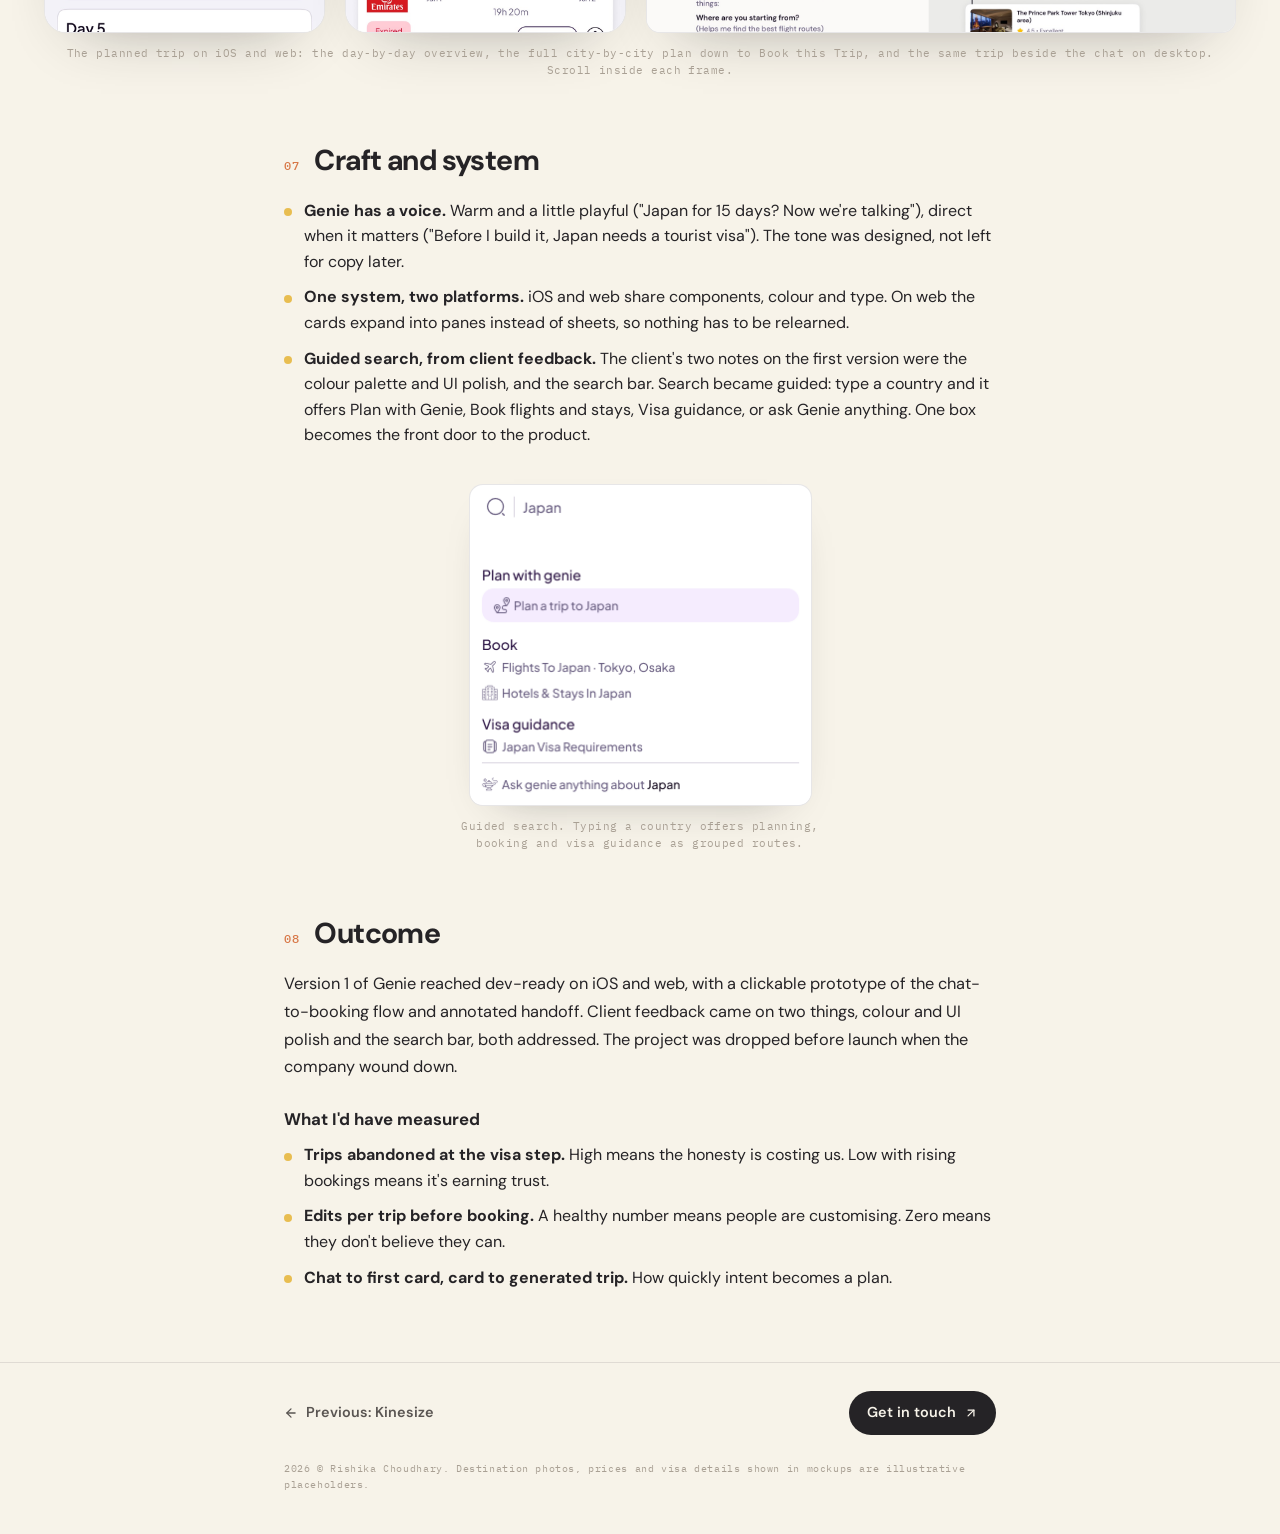
==== commit b5398dd1: "Aladdin: timeline format to match Kinesize Co-Authored-By: Claude Fable 5.1 <noreply@anthropic.com>" ====
--- a/aladdin.html
+++ b/aladdin.html
@@ -48,7 +48,7 @@
         <dl class="cs-facts">
           <div><dt>Role</dt><dd>Product designer, end to end</dd></div>
           <div><dt>Client</dt><dd>UK-based client, via Hire My Idea</dd></div>
-          <div><dt>Timeline</dt><dd>May–June 2026</dd></div>
+          <div><dt>Timeline</dt><dd>Eight weeks, Jun–Jul 2026</dd></div>
           <div><dt>Surfaces</dt><dd>iOS app and responsive web, same flow on both</dd></div>
           <div><dt>Status</dt><dd>Version 1 designed to handoff, dev-ready. Dropped before launch when the company wound down.</dd></div>
         </dl>
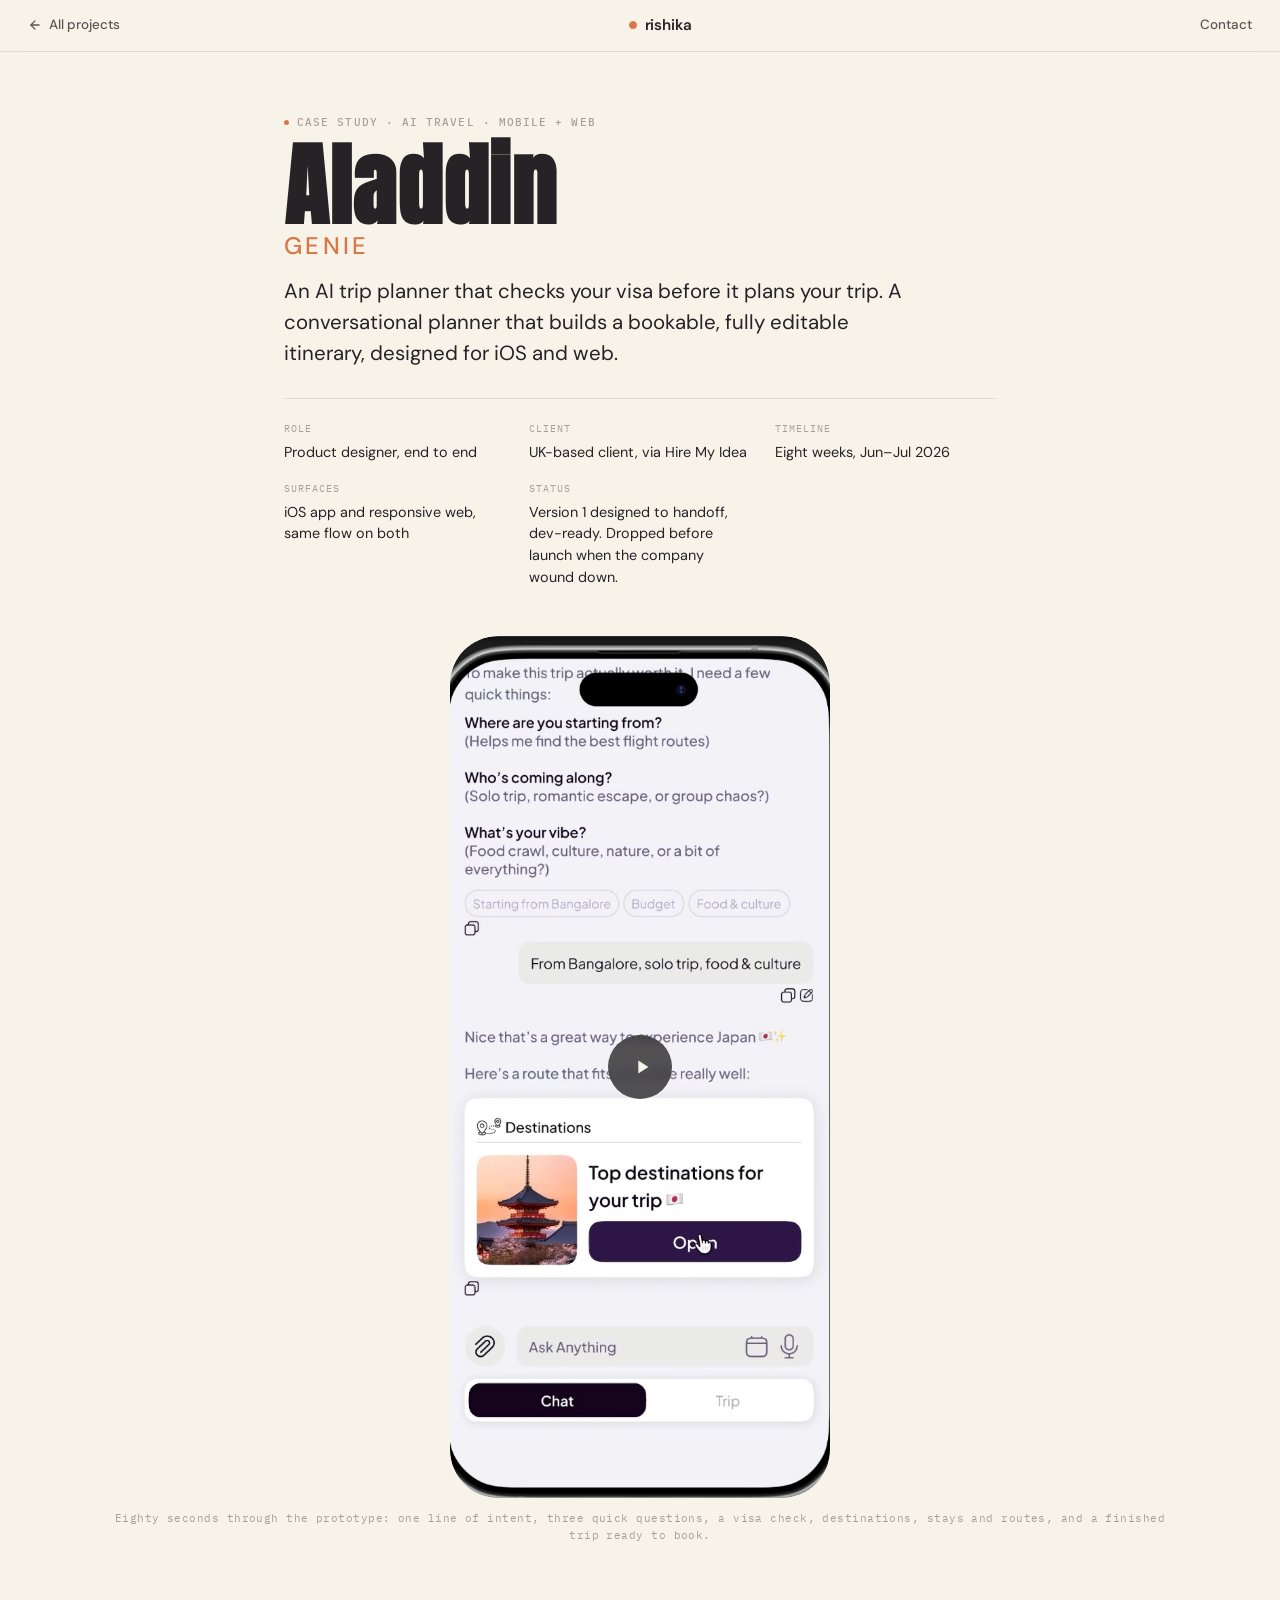
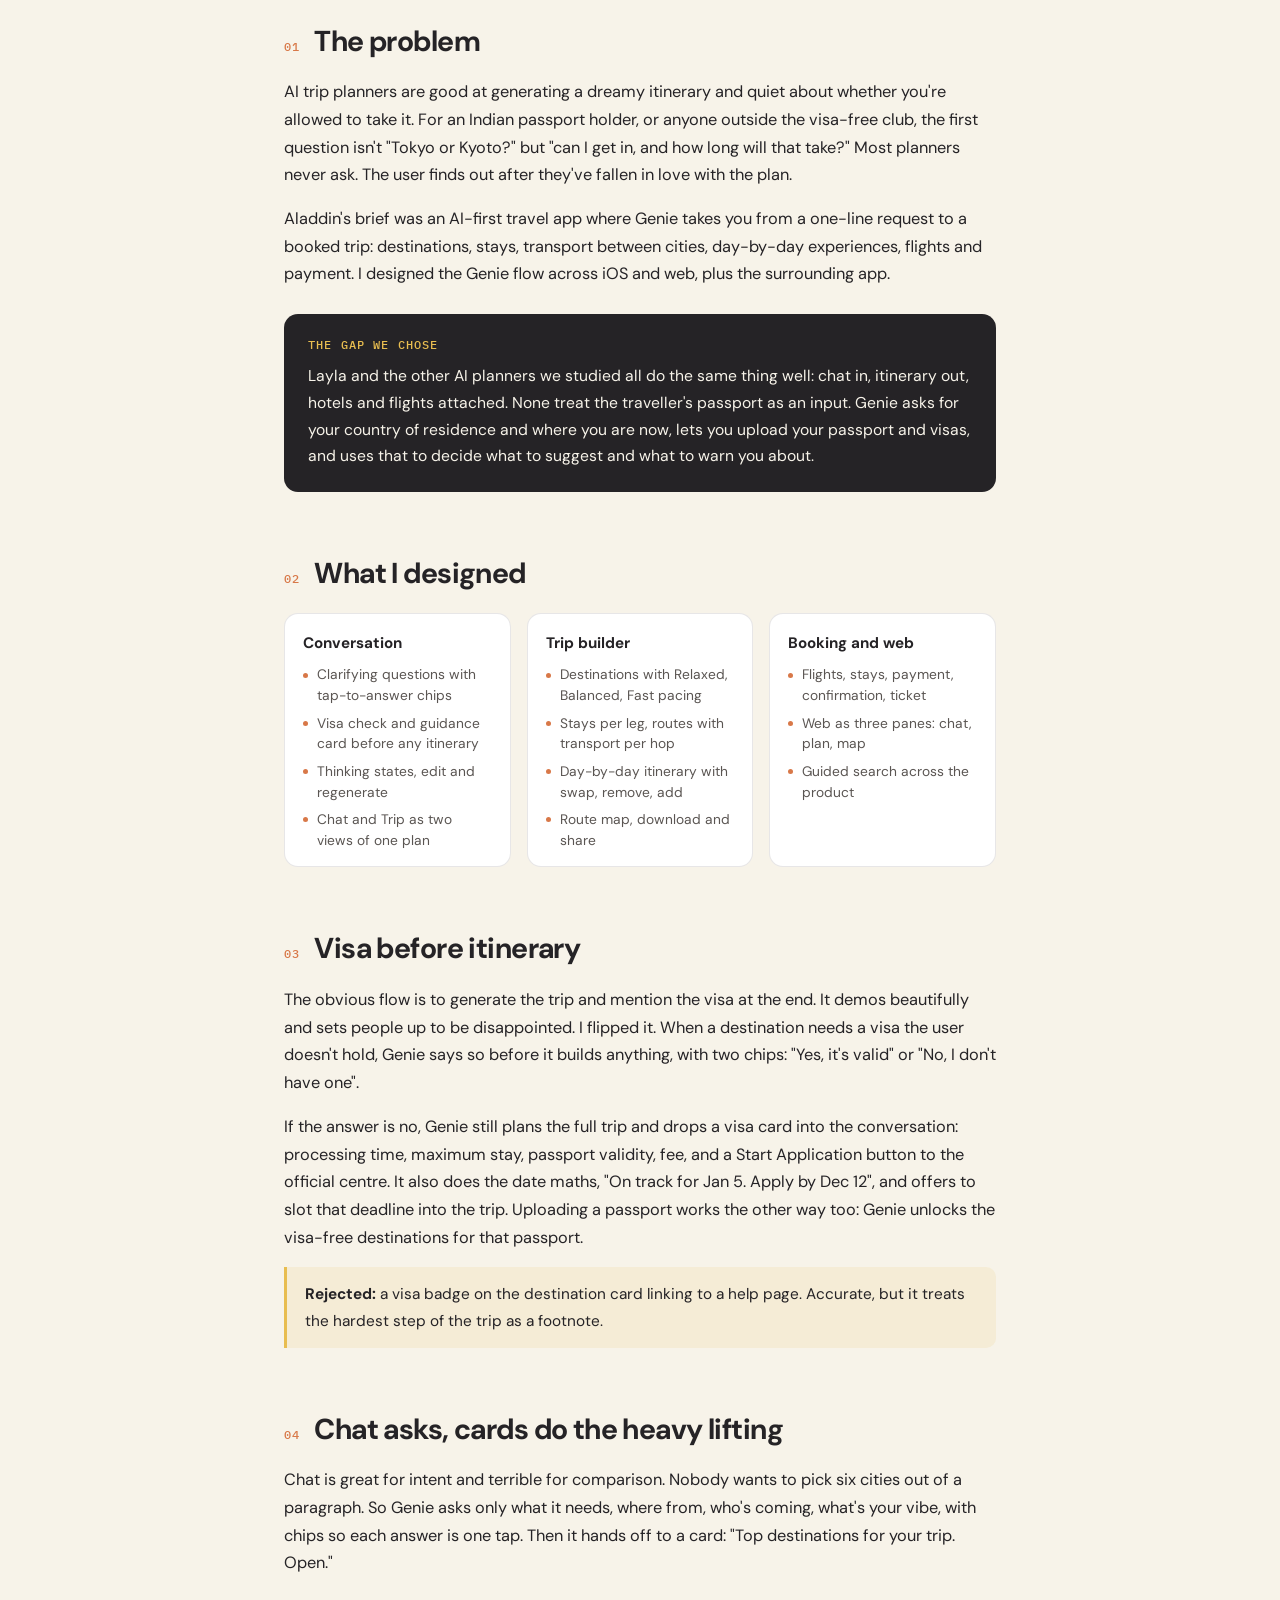
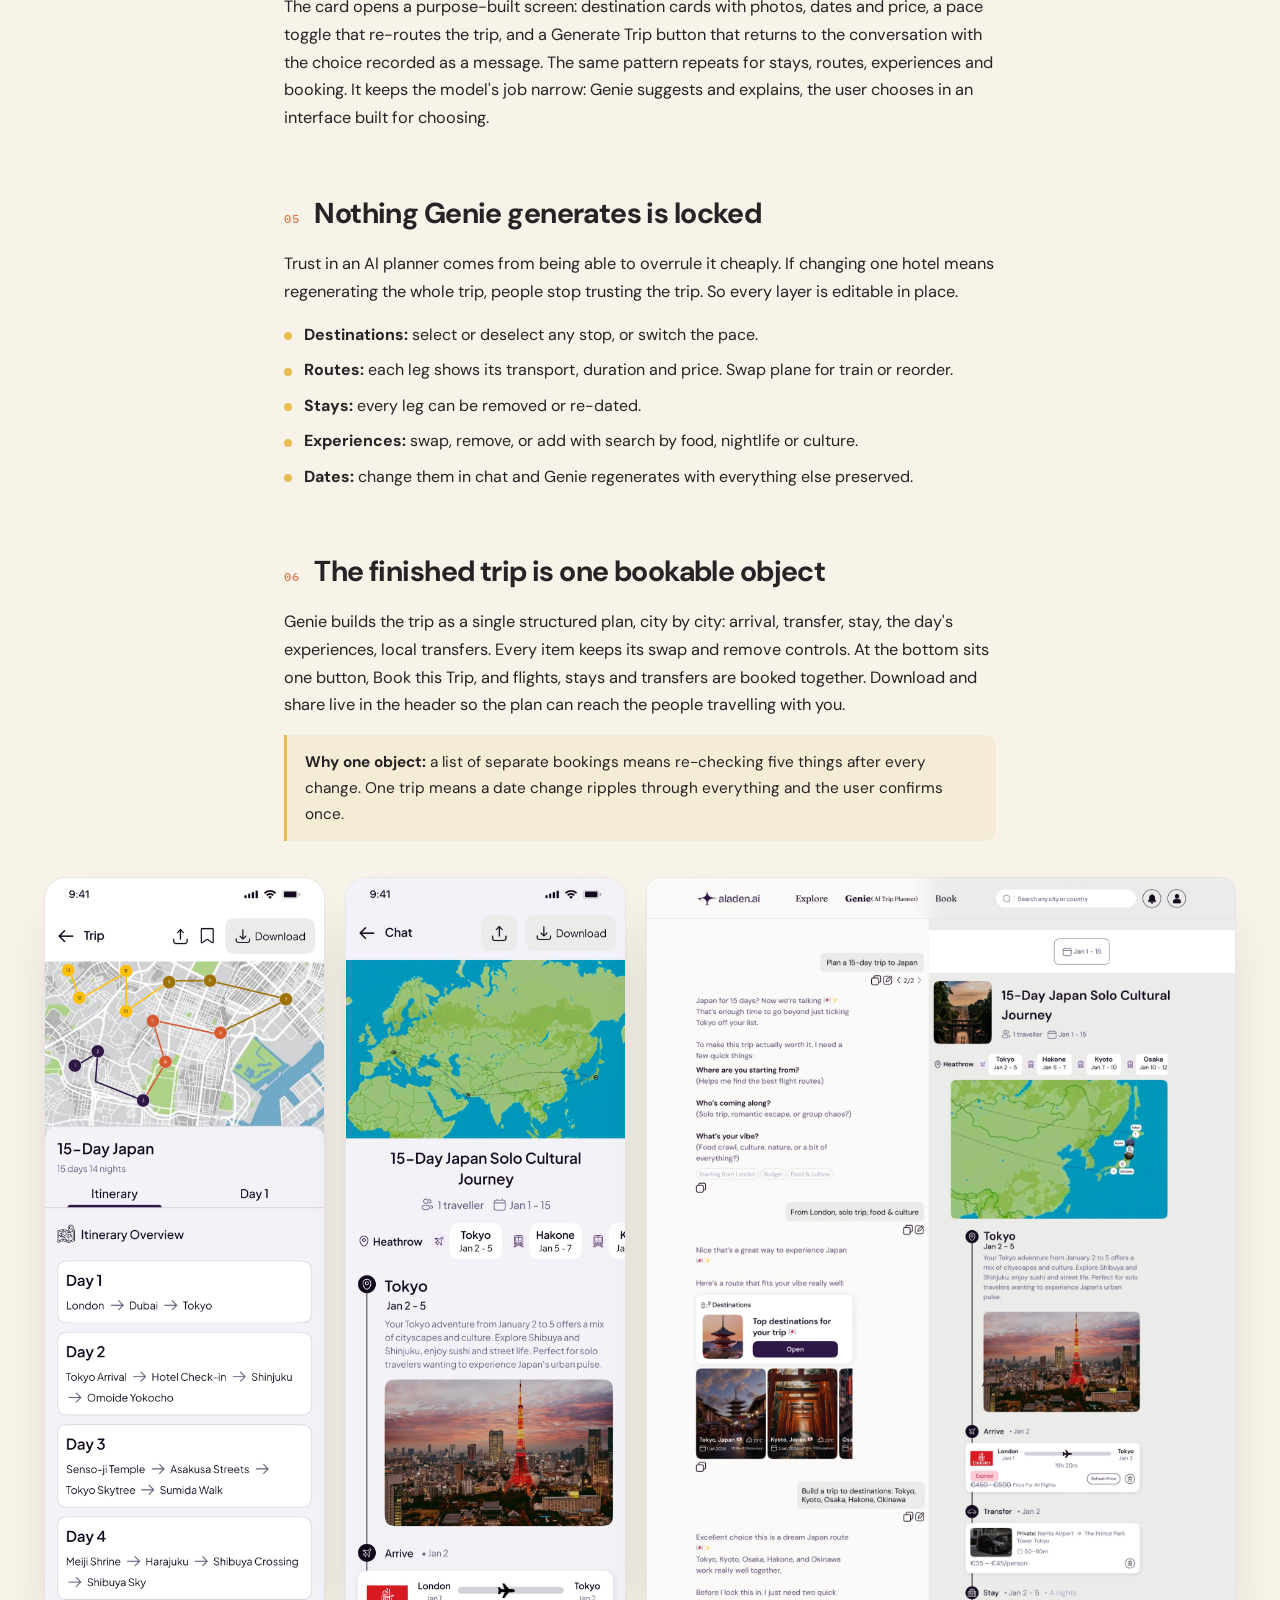
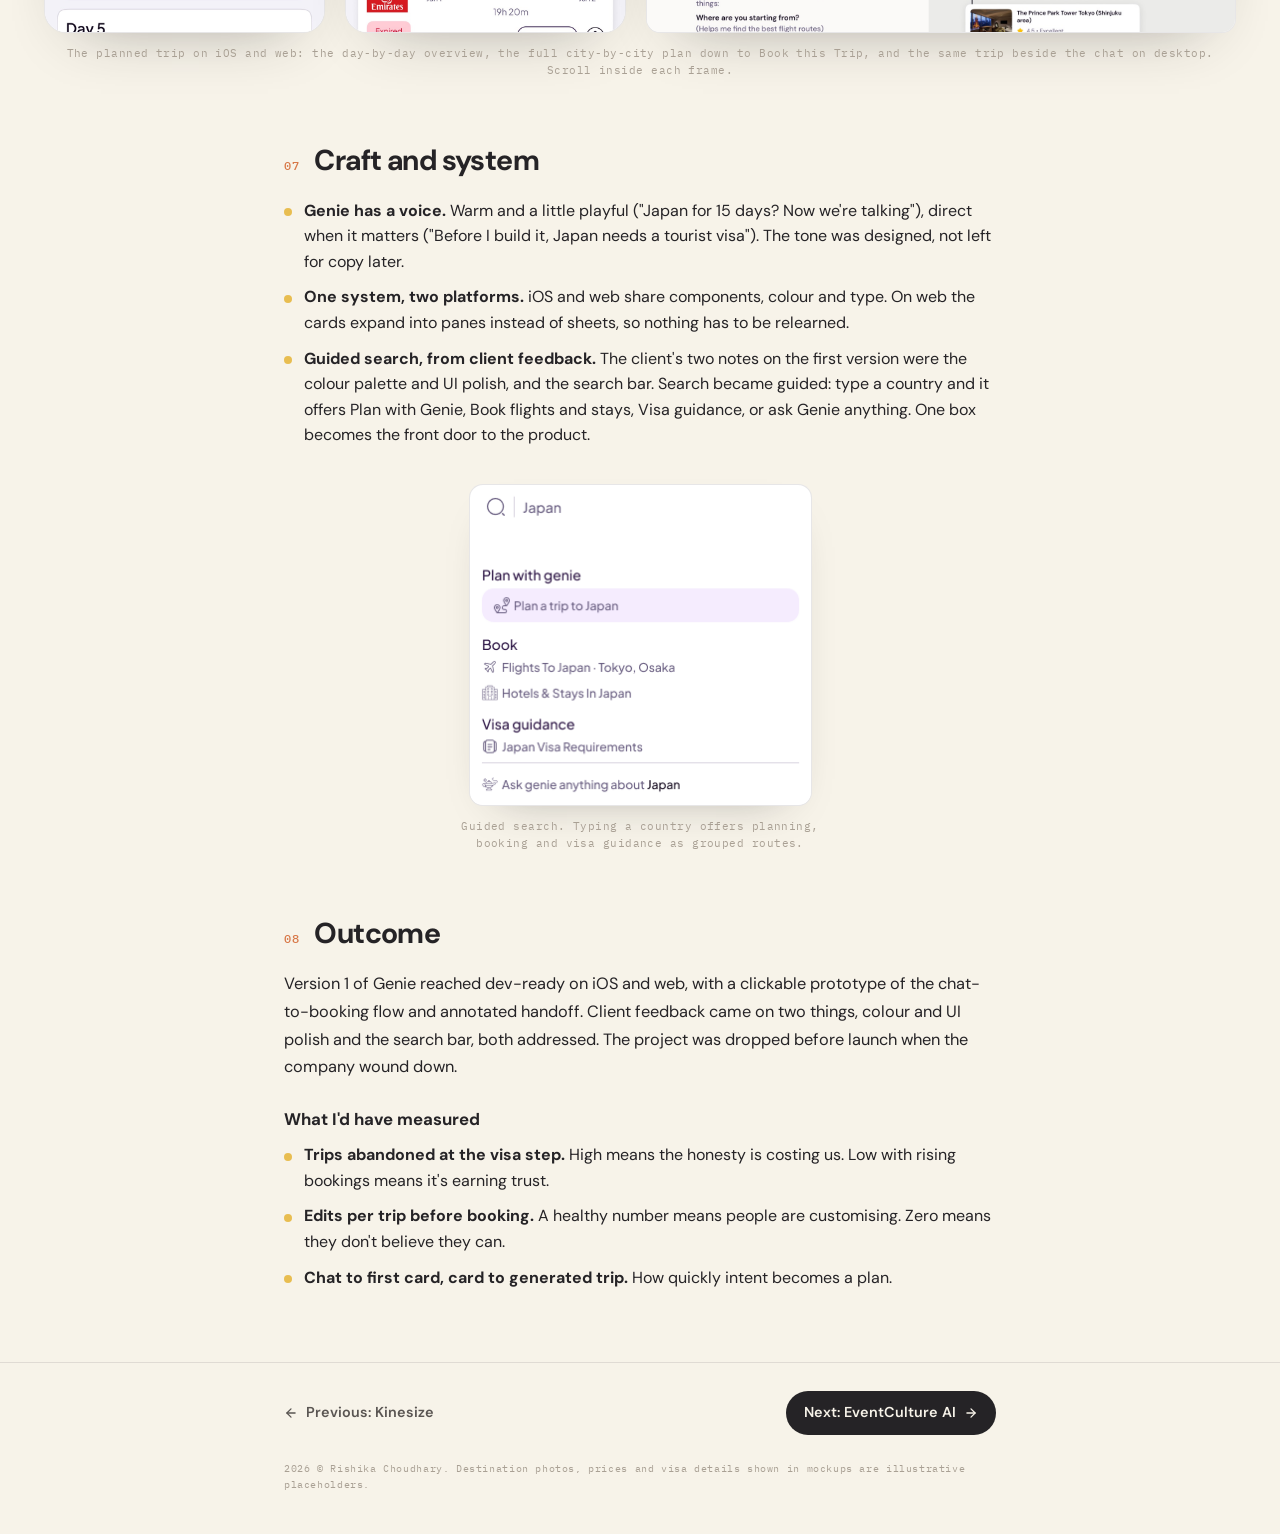
==== commit caba8c92: "Rename EventCraft AI to EventCulture AI; link Aladdin footer forward Co-Authored-By: Claude Fable 5." ====
--- a/aladdin.html
+++ b/aladdin.html
@@ -207,9 +207,9 @@
           <svg width="14" height="14" viewBox="0 0 24 24" fill="none" stroke="currentColor" stroke-width="2.2" stroke-linecap="round" stroke-linejoin="round" aria-hidden="true"><path d="M19 12H5"/><path d="m12 19-7-7 7-7"/></svg>
           Previous: Kinesize
         </a>
-        <a href="index.html#contact" class="cs-footer-link cs-footer-link--primary">
-          Get in touch
-          <svg width="14" height="14" viewBox="0 0 24 24" fill="none" stroke="currentColor" stroke-width="2.2" stroke-linecap="round" stroke-linejoin="round" aria-hidden="true"><path d="M7 7h10v10"/><path d="M7 17 17 7"/></svg>
+        <a href="eventculture.html" class="cs-footer-link cs-footer-link--primary">
+          Next: EventCulture AI
+          <svg width="14" height="14" viewBox="0 0 24 24" fill="none" stroke="currentColor" stroke-width="2.2" stroke-linecap="round" stroke-linejoin="round" aria-hidden="true"><path d="M5 12h14"/><path d="m12 5 7 7-7 7"/></svg>
         </a>
       </div>
       <p class="cs-copyright">2026 © Rishika Choudhary. Destination photos, prices and visa details shown in mockups are illustrative placeholders.</p>
--- a/styles.css
+++ b/styles.css
@@ -713,10 +713,12 @@
 
 /* Case study: finished-trip layout (phone + web side by side) */
 .cs-trip{display:grid;grid-template-columns:minmax(0,1fr) minmax(0,2.2fr);gap:20px;align-items:start;}
-.cs-device--tall,.cs-scroll--tall{height:min(820px,84vh);max-height:none;}
+.cs-device--tall{height:min(820px,84vh);max-height:none;}
+.cs-scroll--tall{max-height:min(820px,84vh);}
 @media(max-width:960px){
   .cs-trip{grid-template-columns:1fr;}
-  .cs-device--tall,.cs-scroll--tall{height:min(640px,72vh);}
+  .cs-device--tall{height:min(640px,72vh);}
+  .cs-scroll--tall{max-height:min(640px,72vh);}
   .cs-trip .cs-device{max-width:360px;margin:0 auto;}
 }
 
@@ -740,3 +742,7 @@
 .cs-figure--small{max-width:460px;}
 .cs-figure--small img{width:343px;max-width:100%;margin:0 auto;}
 .cs-figure--small img{box-shadow:0 18px 44px -30px rgba(37,35,38,0.4);}
+.cs-trip--hero{grid-template-columns:minmax(0,2.4fr) minmax(0,1fr);}
+@media(max-width:960px){.cs-trip--hero{grid-template-columns:1fr;}.cs-trip--hero .cs-device{max-width:360px;margin:0 auto;}}
+.cs-trip--even{grid-template-columns:1fr 1fr;}
+@media(max-width:960px){.cs-trip--even{grid-template-columns:1fr;}}
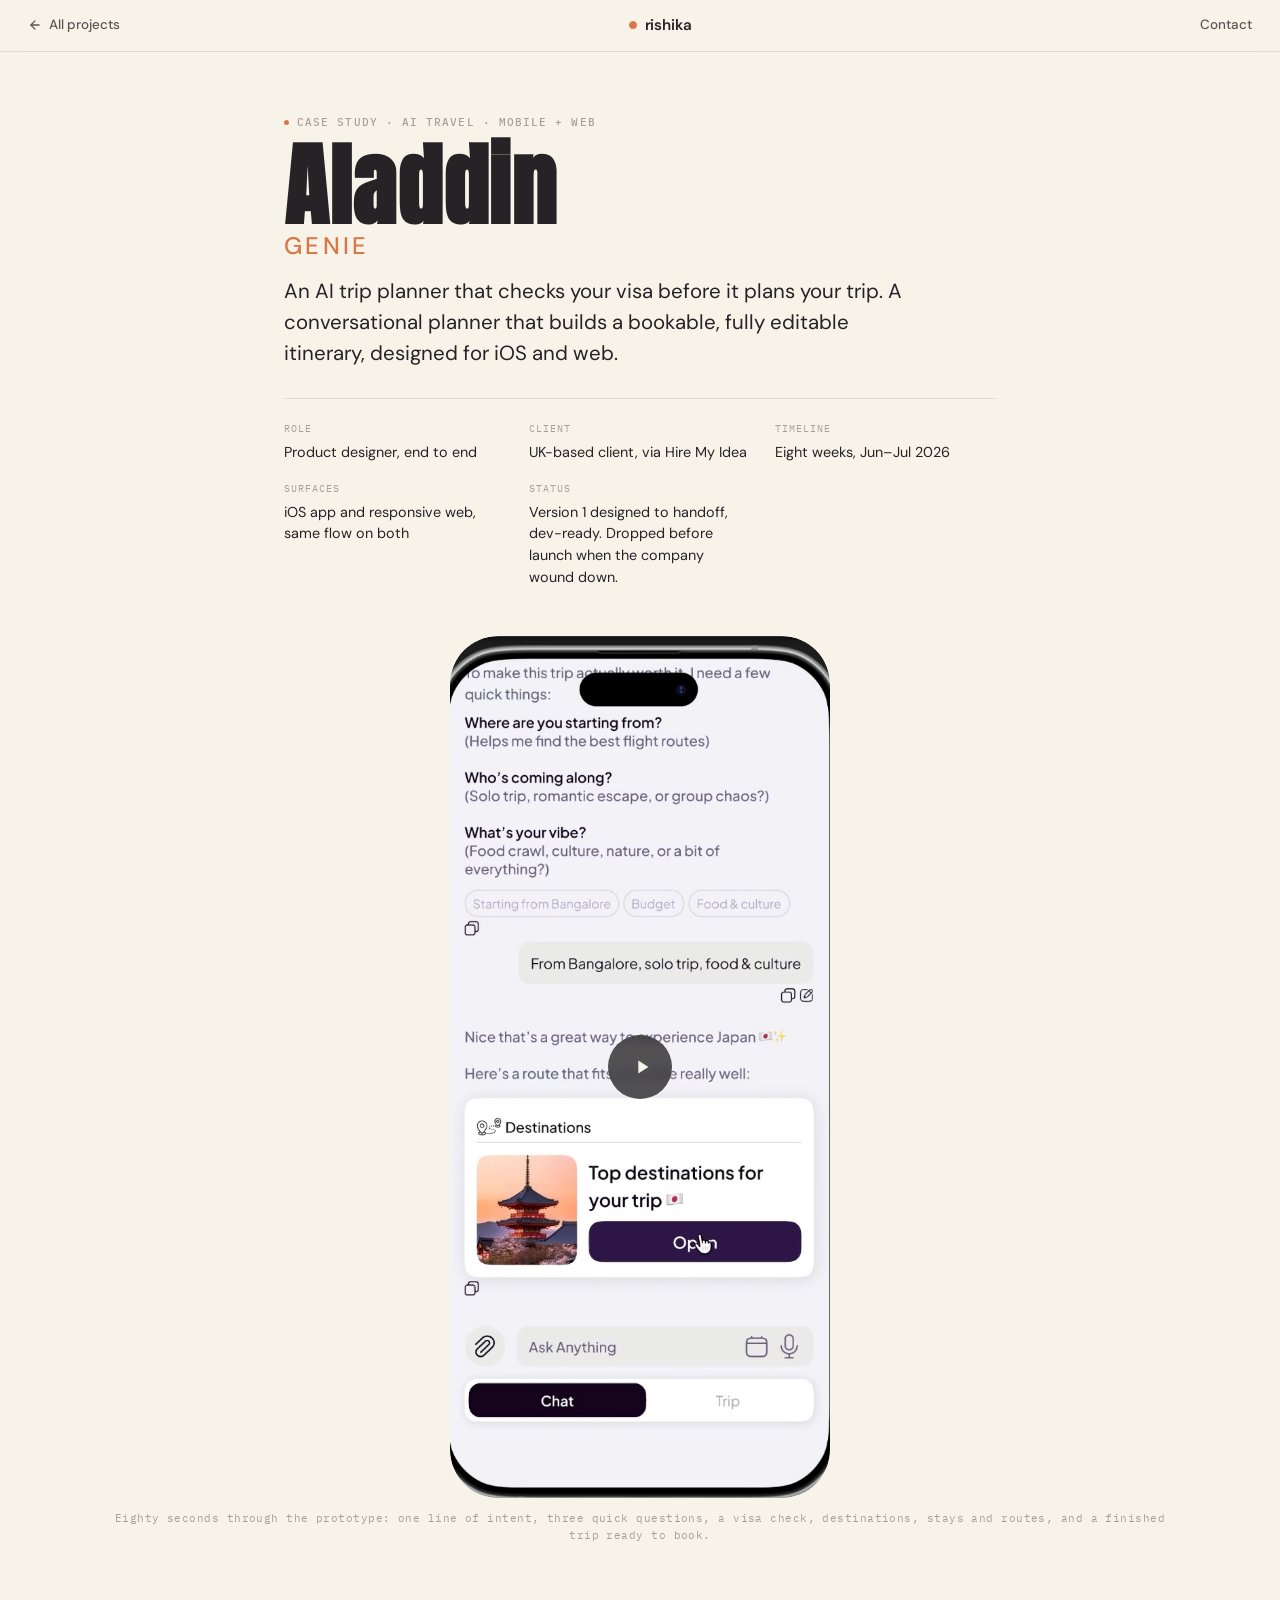
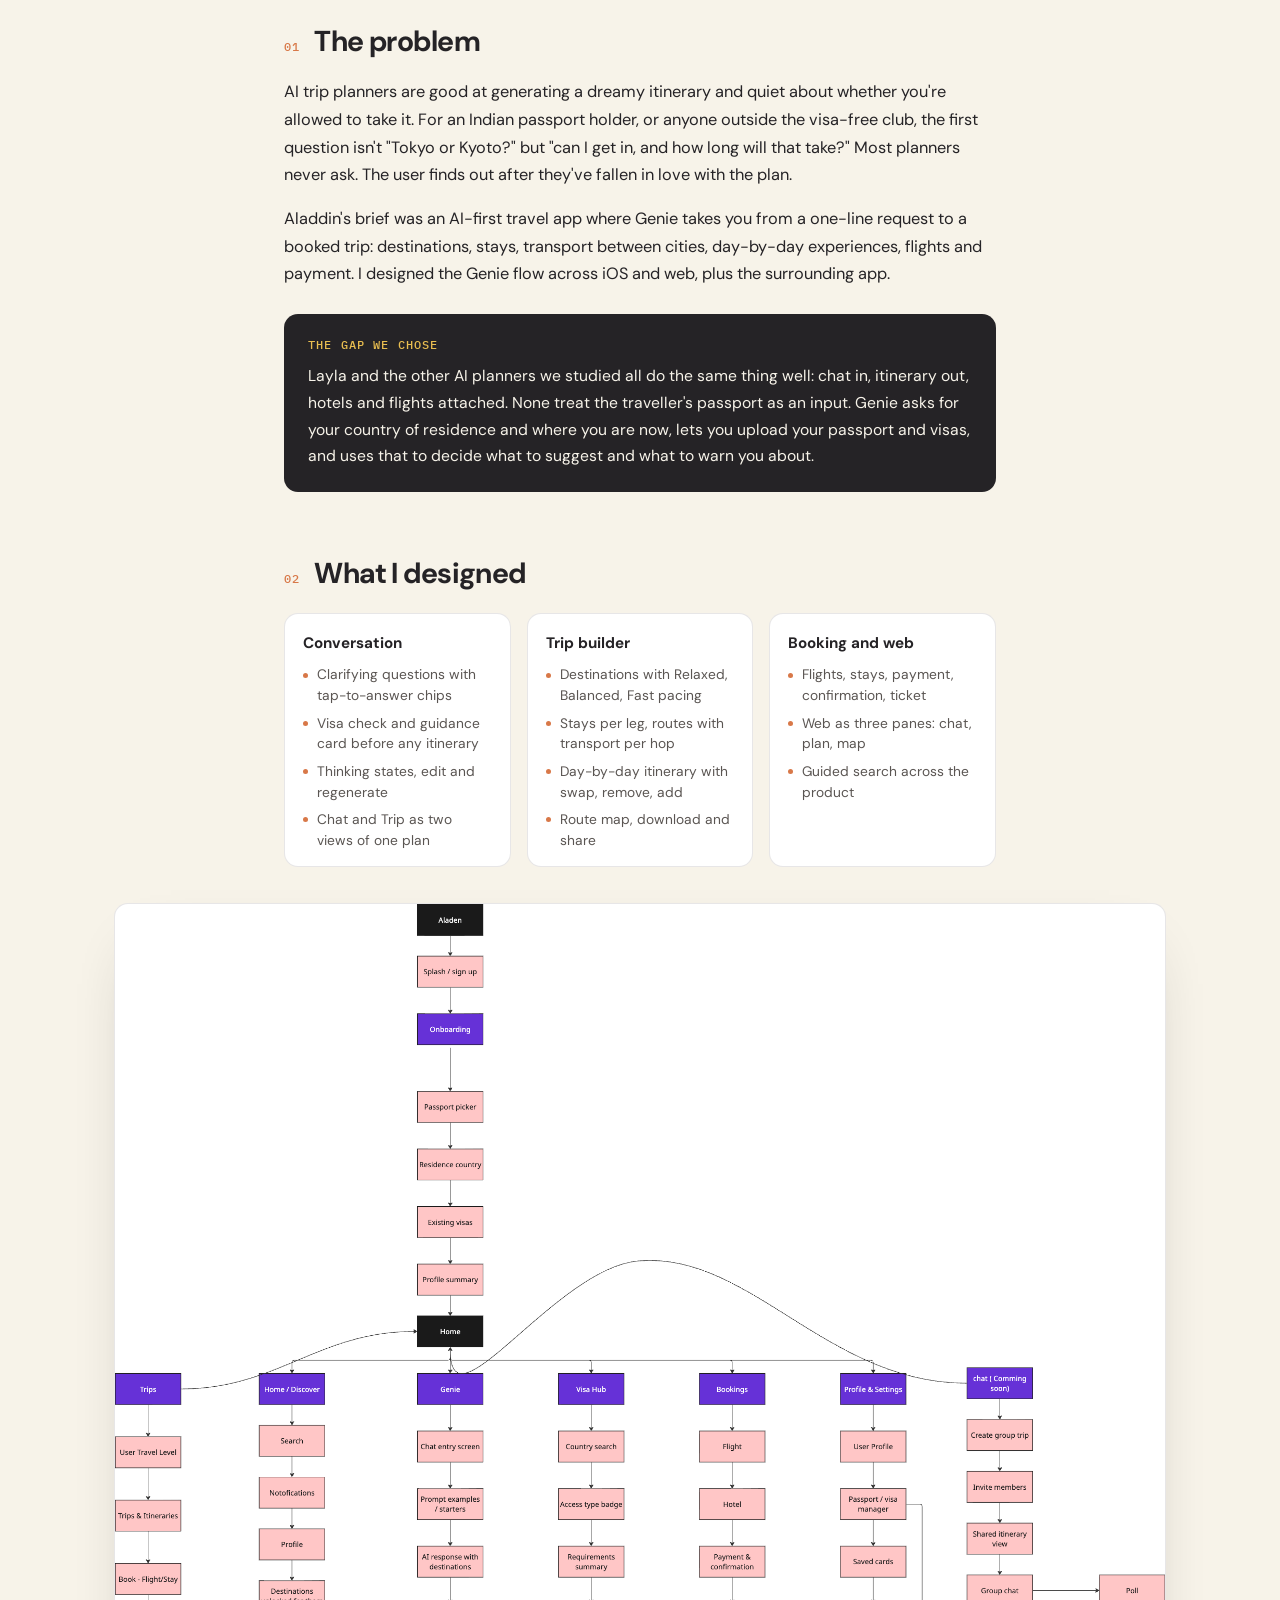
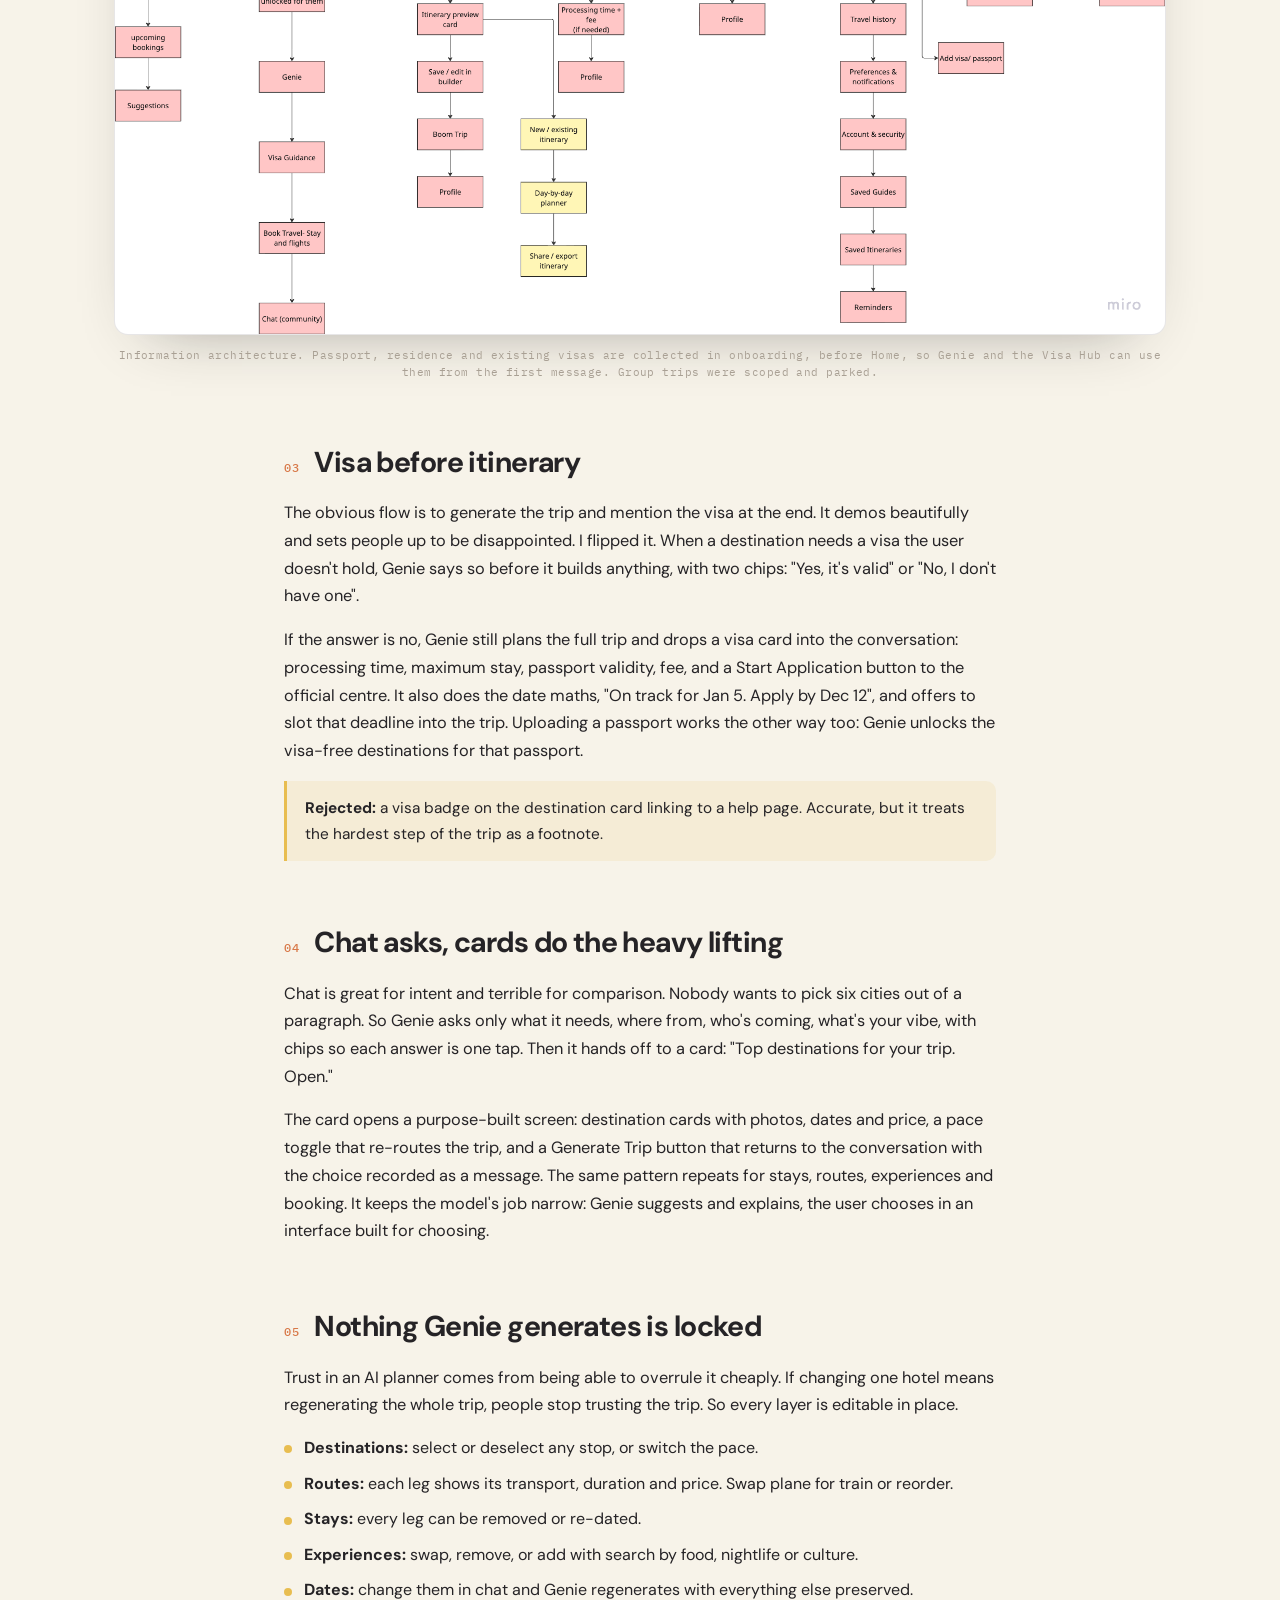
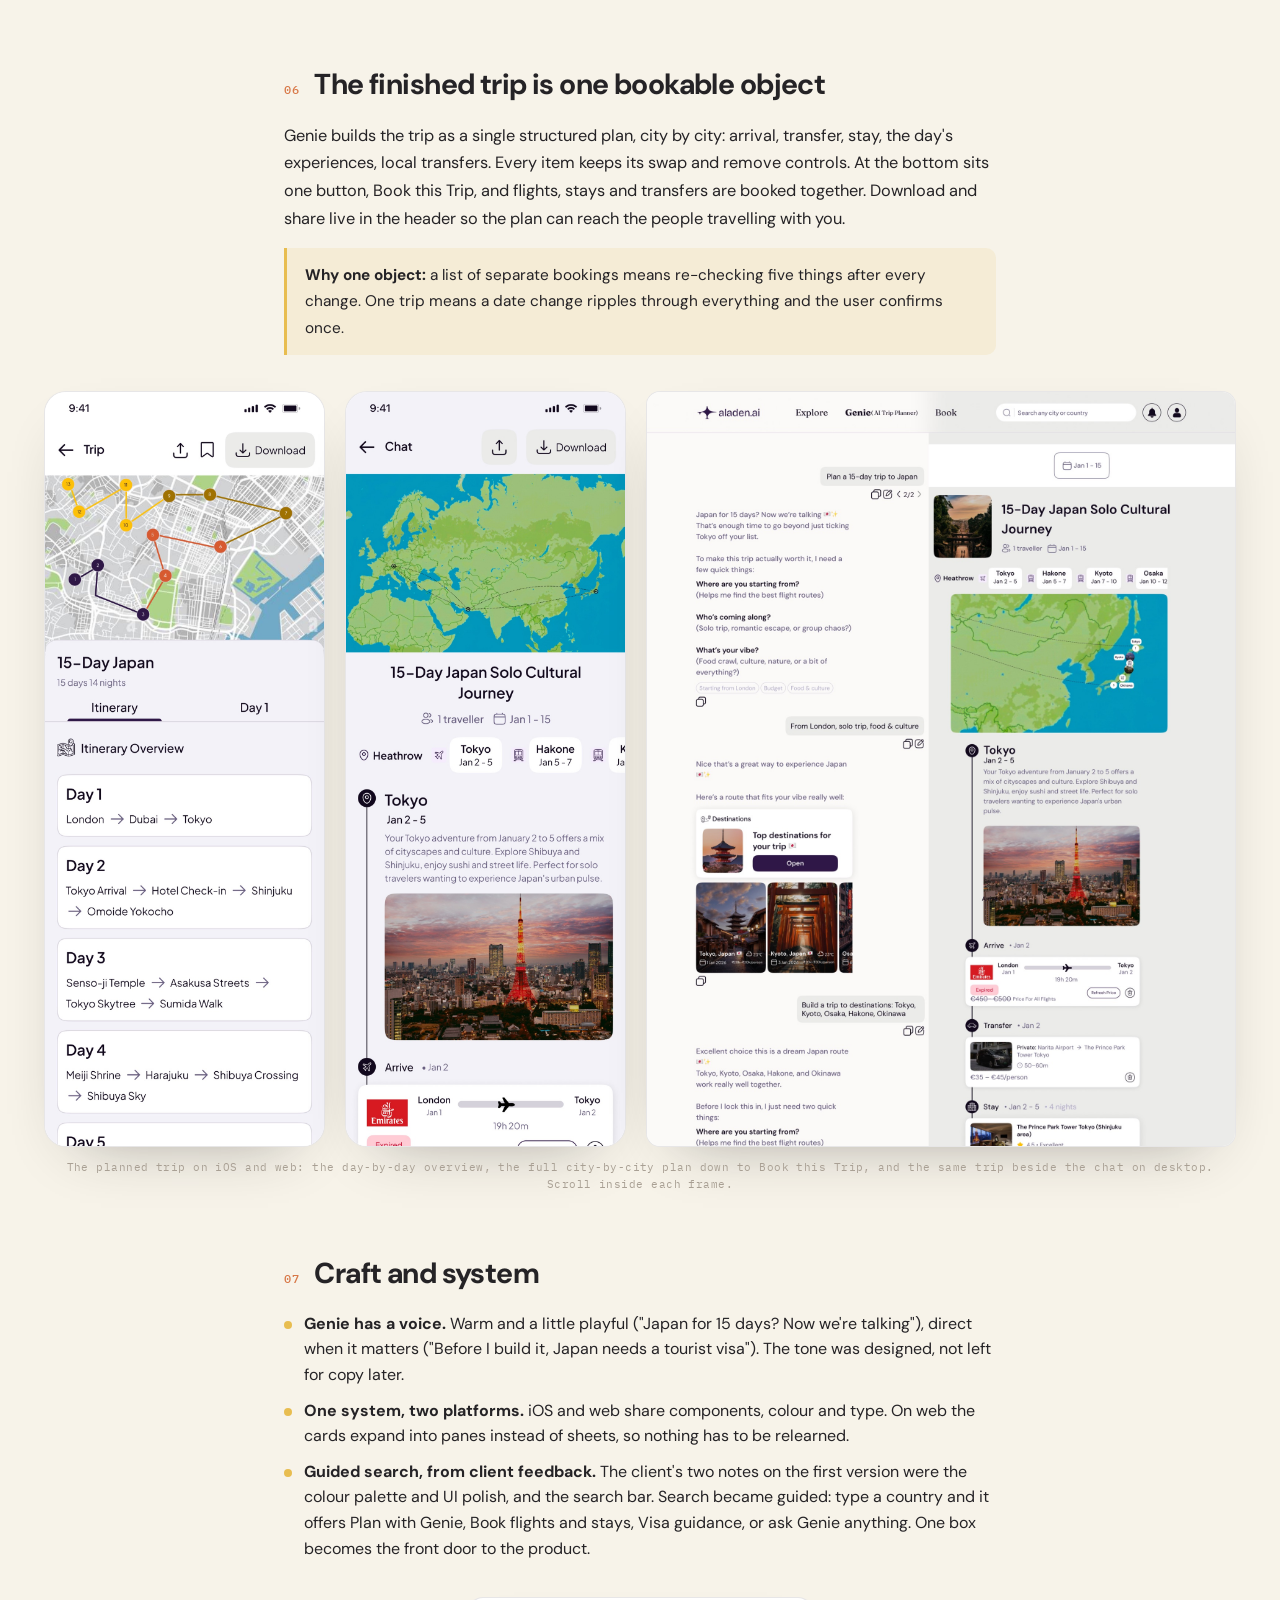
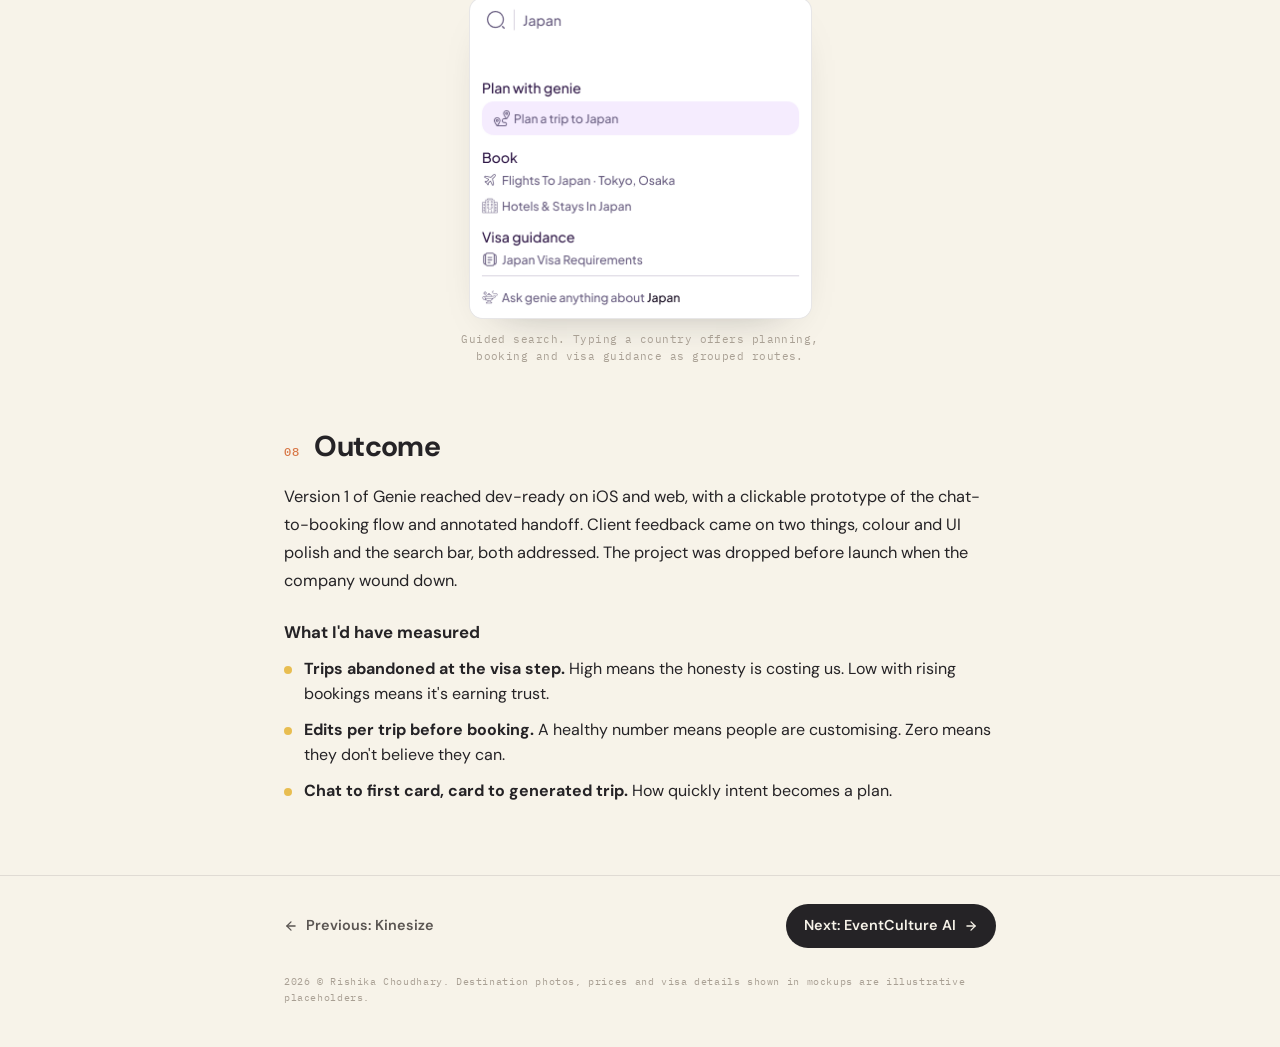
==== commit c5d5b28a: "Aladdin: add information architecture figure Co-Authored-By: Claude Fable 5.1 <noreply@anthropic.com" ====
--- a/aladdin.html
+++ b/aladdin.html
@@ -112,6 +112,10 @@
           </div>
         </div>
       </div>
+      <figure class="cs-figure">
+        <img src="work/aladdin/ia.png" alt="Aladdin information architecture: splash and onboarding collect passport, residence country and existing visas before Home; from Home, seven branches for Trips, Home and Discover, Genie, Visa Hub, Bookings, Profile and Settings, and group chat marked coming soon" loading="lazy" />
+        <figcaption>Information architecture. Passport, residence and existing visas are collected in onboarding, before Home, so Genie and the Visa Hub can use them from the first message. Group trips were scoped and parked.</figcaption>
+      </figure>
     </section>
 
     <!-- ================= DECISION 1 ================= -->
--- a/styles.css
+++ b/styles.css
@@ -179,9 +179,9 @@
    HOME PAGE
    ========================================================================== */
 .hero-section{
-  min-height:100vh;display:flex;flex-direction:column;
+  min-height:auto;display:flex;flex-direction:column;
   justify-content:space-between;
-  padding:52px 80px 56px 60px;max-width:1240px;
+  padding:52px 80px 48px 60px;max-width:1240px;
 }
 .hero-top{display:flex;flex-direction:column;}
 
@@ -746,3 +746,34 @@
 @media(max-width:960px){.cs-trip--hero{grid-template-columns:1fr;}.cs-trip--hero .cs-device{max-width:360px;margin:0 auto;}}
 .cs-trip--even{grid-template-columns:1fr 1fr;}
 @media(max-width:960px){.cs-trip--even{grid-template-columns:1fr;}}
+
+/* ---------- Home: selected work strip ---------- */
+.home-work{padding:0 80px 72px 60px;max-width:1240px;}
+.home-work-head{display:flex;align-items:flex-end;justify-content:space-between;gap:16px;margin-bottom:18px;border-top:1px solid var(--border-soft);padding-top:36px;}
+.home-work-title{font-family:var(--font-sans);font-size:clamp(1.2rem,1.75vw,1.5rem);font-weight:700;letter-spacing:-.02em;color:var(--plum-charcoal);}
+.home-work-all{font-family:var(--font-mono);font-size:.75rem;color:var(--plum-charcoal);white-space:nowrap;padding-bottom:4px;}
+.home-work-all:hover{color:var(--burnt-orange);}
+.home-work-grid{display:grid;grid-template-columns:repeat(4,minmax(0,1fr));gap:16px;}
+.home-work-card{background:var(--white);border:1px solid var(--border-soft);border-radius:14px;overflow:hidden;display:flex;flex-direction:column;transition:transform var(--medium) var(--ease),box-shadow var(--medium) var(--ease),border-color var(--medium) var(--ease);}
+.home-work-card:hover,.home-work-card:focus-visible{transform:translateY(-3px);box-shadow:0 14px 36px rgba(37,35,38,.09);border-color:var(--mustard-yellow);outline:none;}
+.home-work-thumb{aspect-ratio:16/10;overflow:hidden;background:var(--butter-surface);border-bottom:1px solid var(--border-soft);}
+.home-work-thumb img{width:100%;height:100%;object-fit:cover;object-position:top left;display:block;transition:transform var(--medium) var(--ease);}
+.home-work-card:hover .home-work-thumb img{transform:scale(1.03);}
+.home-work-body{padding:14px 16px 16px;display:flex;flex-direction:column;align-items:flex-start;gap:8px;flex:1;}
+.home-work-name{font-family:var(--font-sans);font-size:1.05rem;font-weight:700;color:var(--plum-charcoal);letter-spacing:-.01em;}
+.home-work-name span{font-weight:400;color:var(--ink-muted);font-size:.85em;margin-left:3px;}
+.home-work-card:hover .home-work-name{color:var(--burnt-orange);}
+.home-work-line{font-size:.84rem;line-height:1.5;color:var(--ink-muted);flex:1;}
+.home-work-cta{font-family:var(--font-mono);font-size:.7rem;color:var(--plum-charcoal);}
+.home-work-card:hover .home-work-cta{color:var(--burnt-orange);}
+@media(max-width:1100px){.home-work-grid{grid-template-columns:repeat(2,minmax(0,1fr));}}
+@media(max-width:960px){.home-work{padding:0 22px 56px;} .home-work-head{padding-top:28px;}}
+@media(max-width:560px){.home-work-grid{grid-template-columns:1fr;}}
+
+/* Experience: case study links */
+.experience-links{margin-top:12px;font-family:var(--font-mono);font-size:.72rem;color:var(--ink-subtle);line-height:1.8;}
+.experience-links a{color:var(--plum-charcoal);border-bottom:1px solid var(--border-soft);}
+.experience-links a:hover{color:var(--burnt-orange);border-bottom-color:var(--burnt-orange);}
+
+/* Concept cards: one-line summary */
+.concept-summary{font-size:.88rem;line-height:1.55;color:var(--ink-muted);margin-bottom:16px;}
